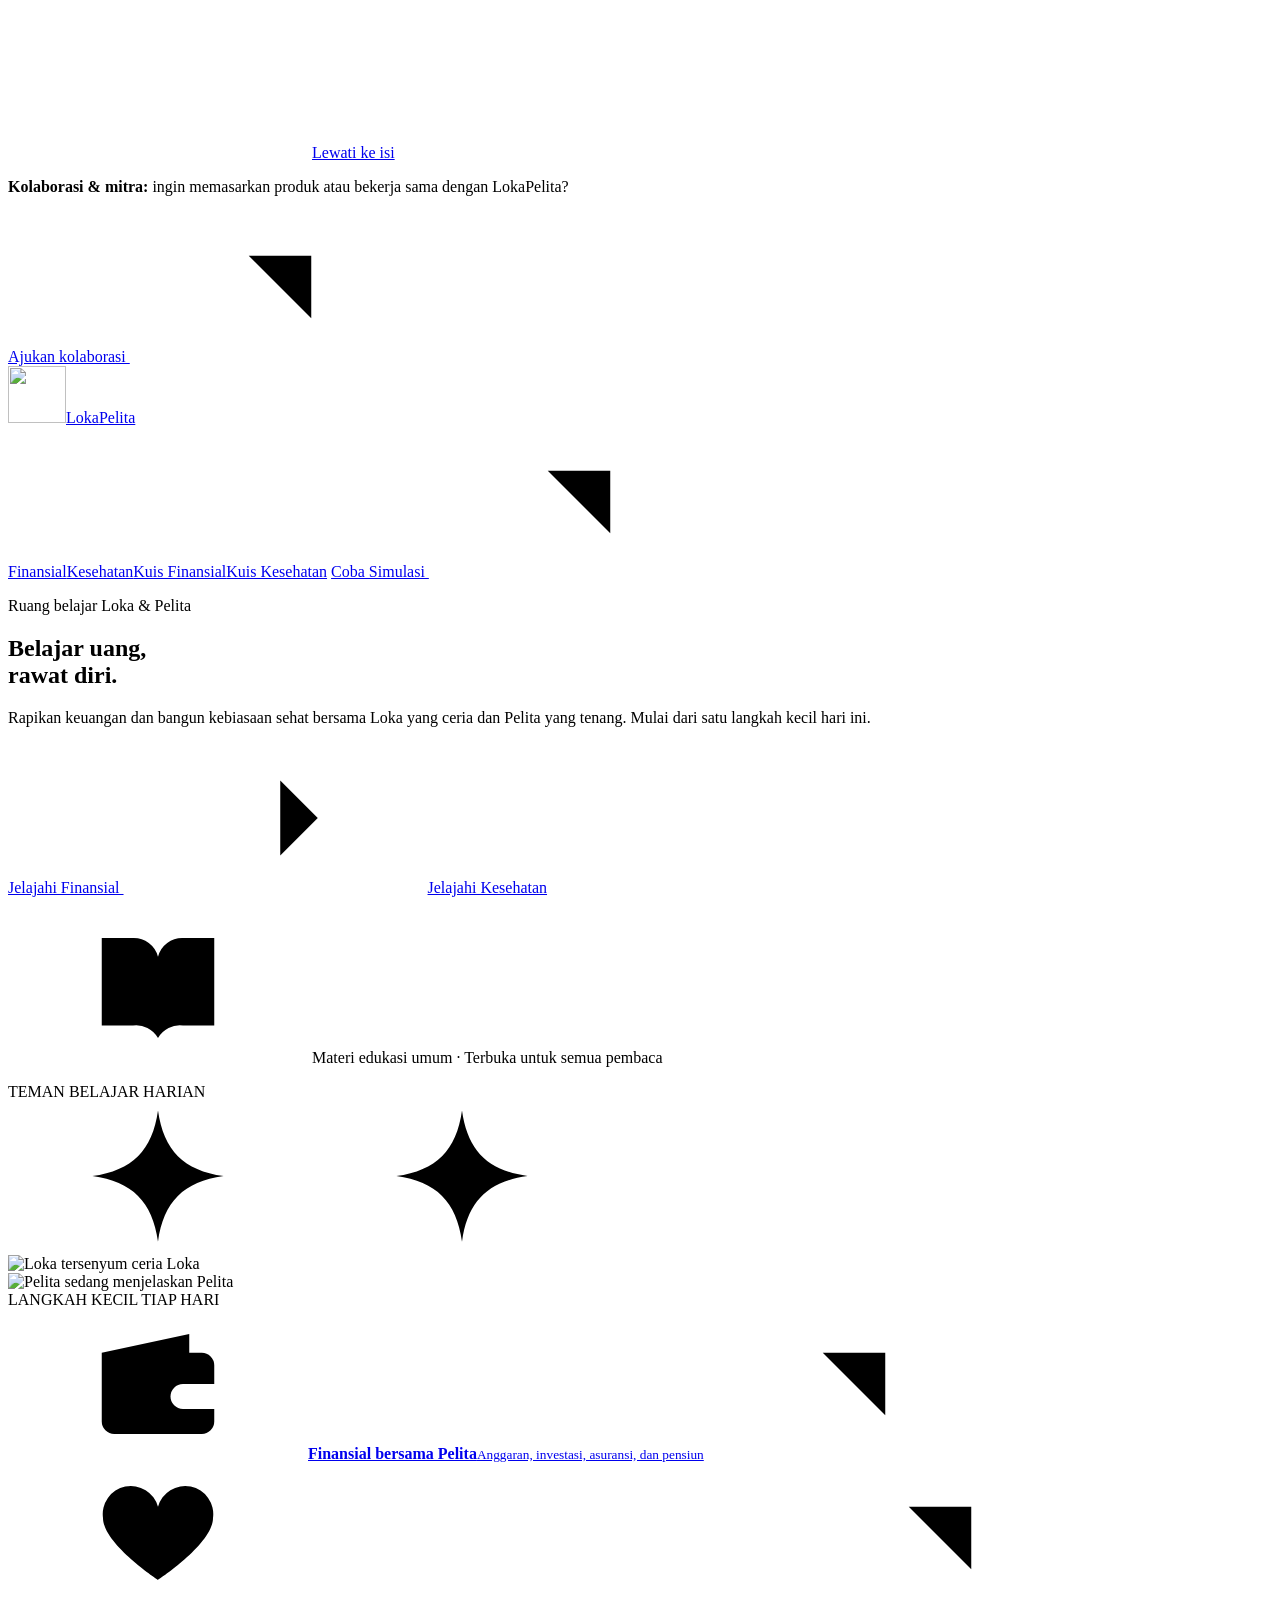
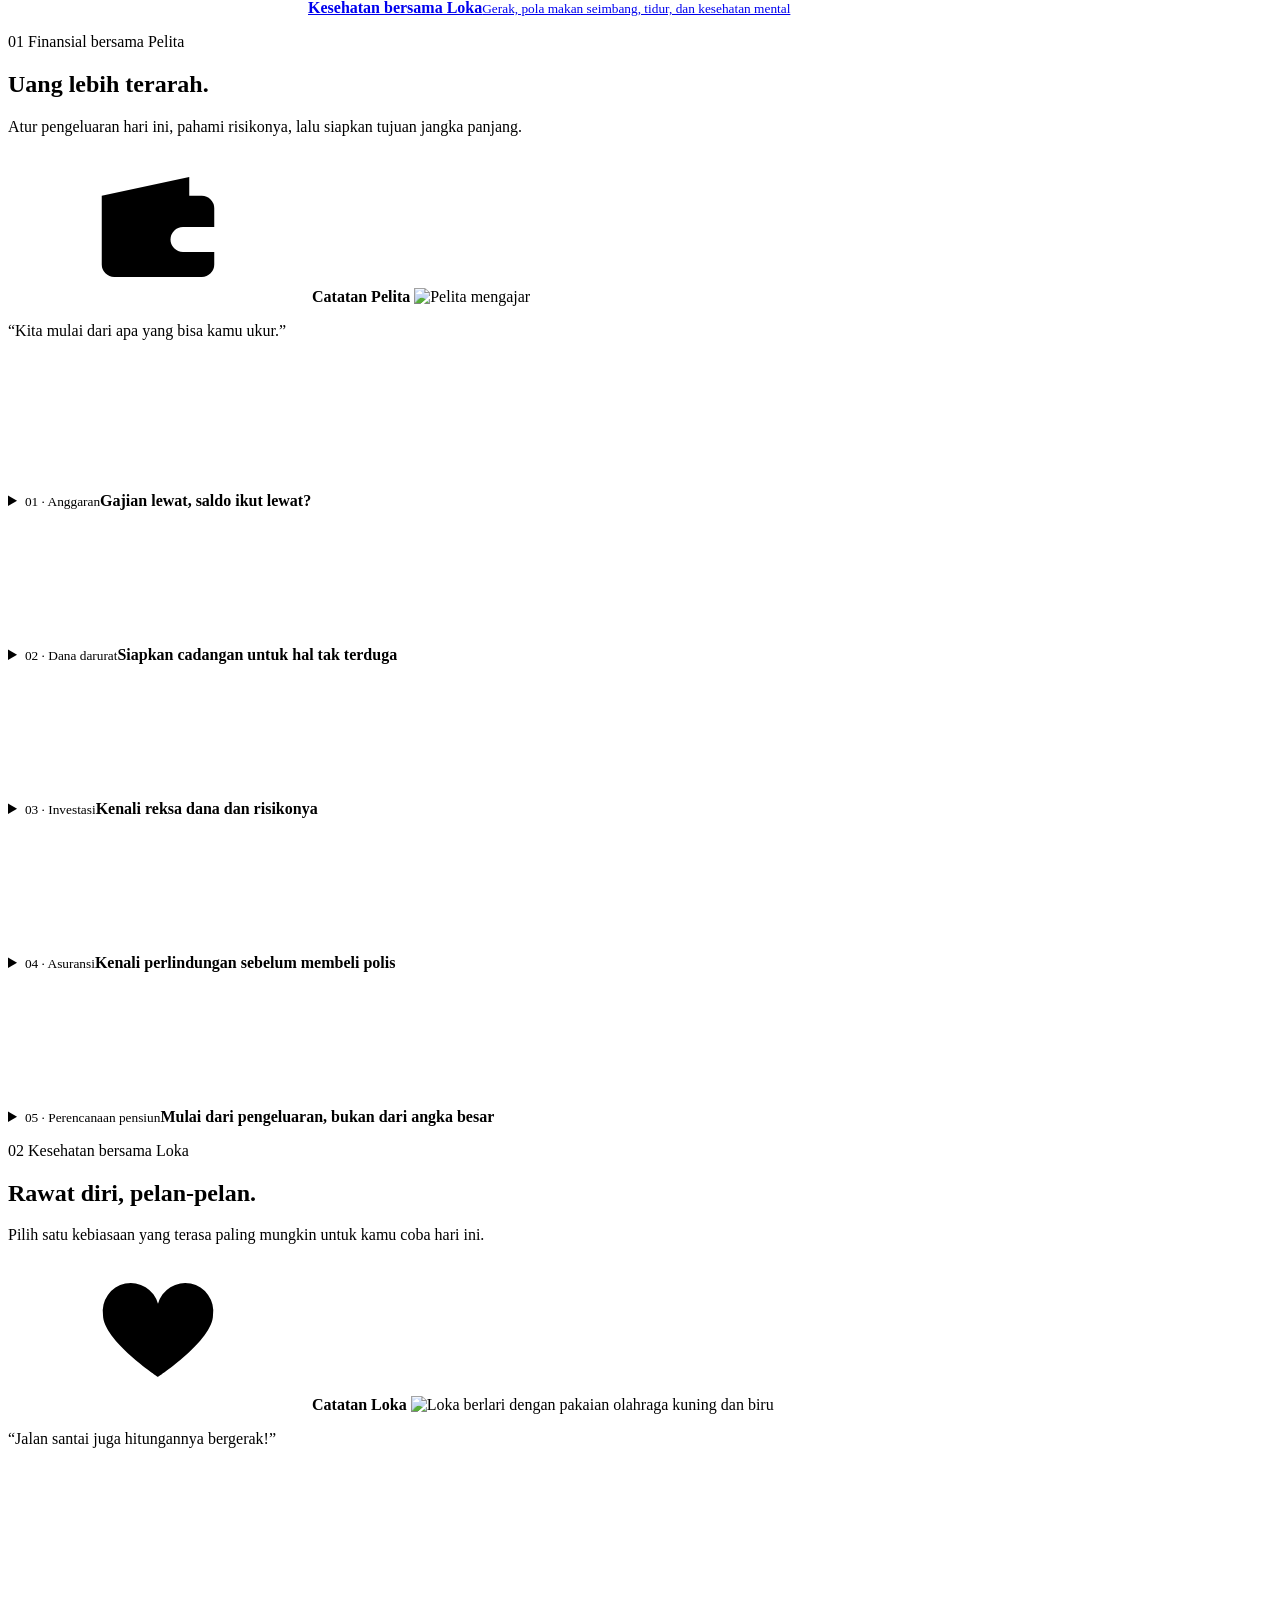
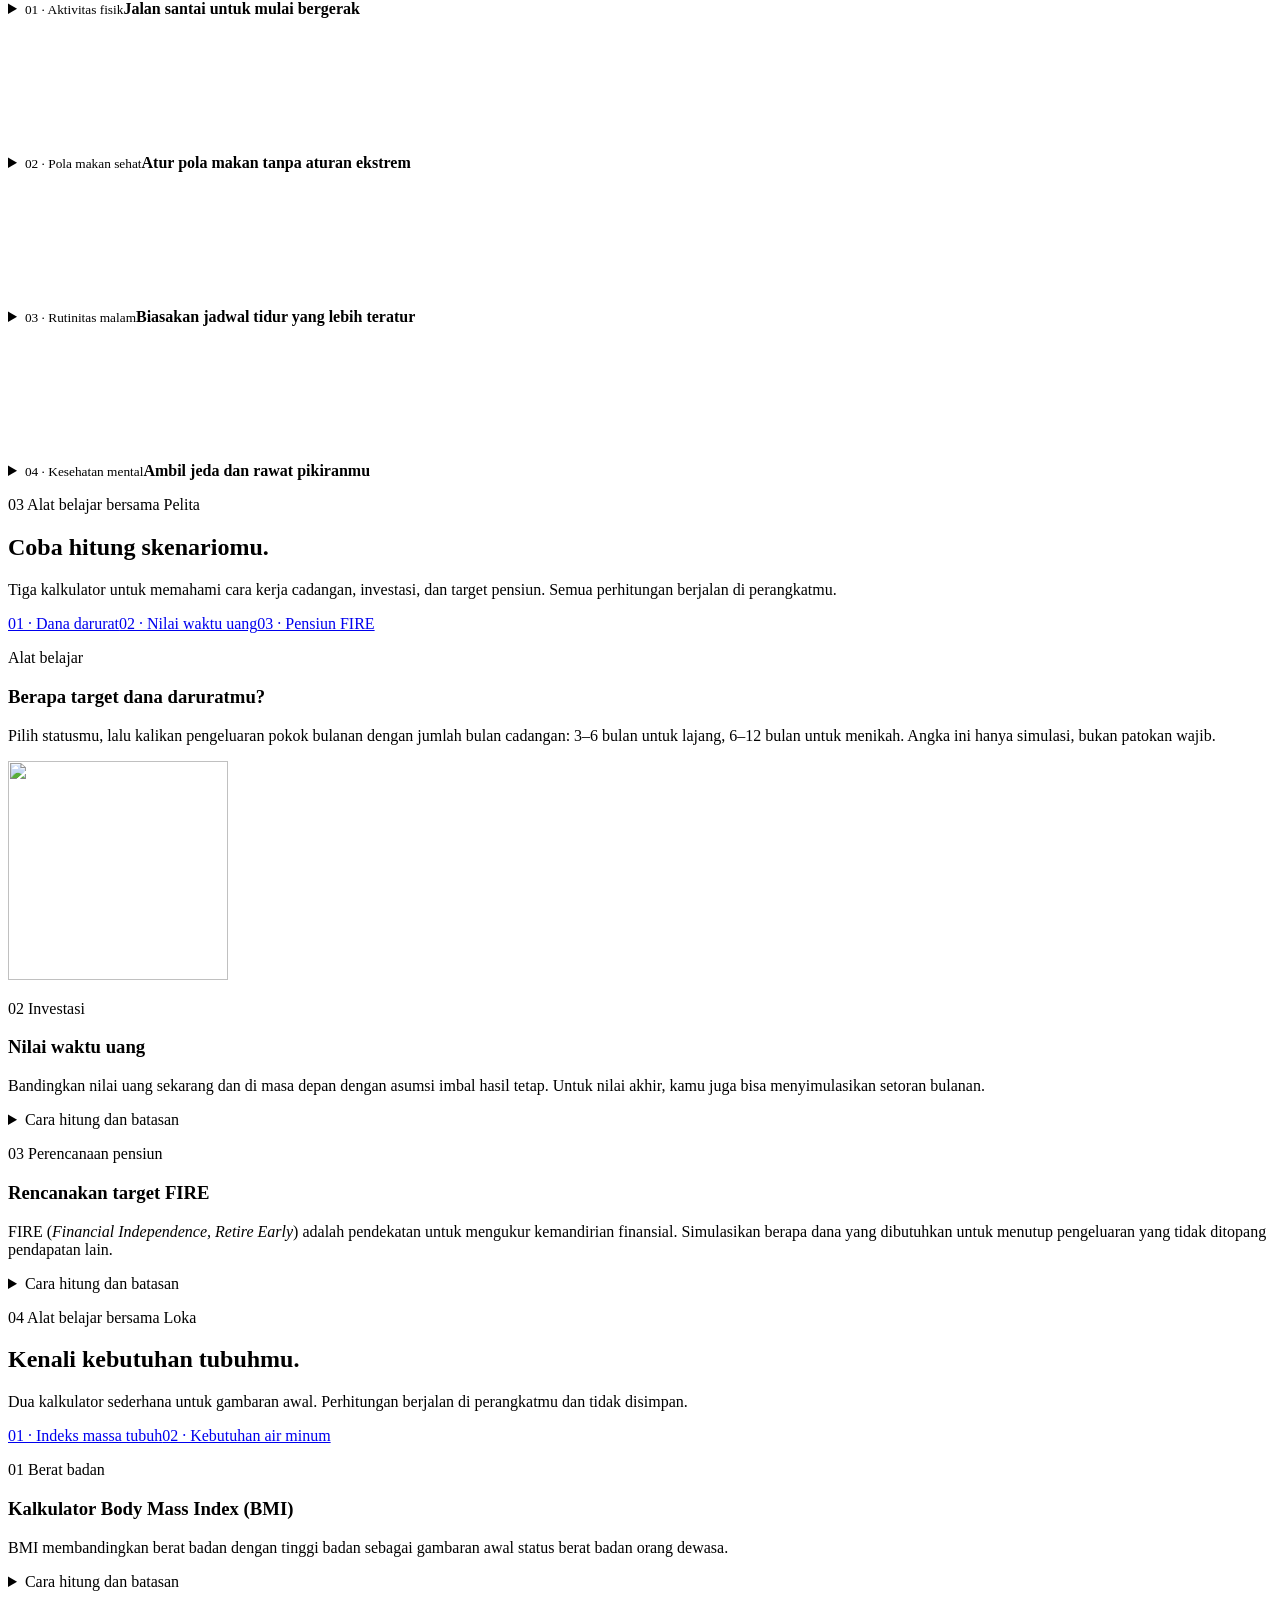
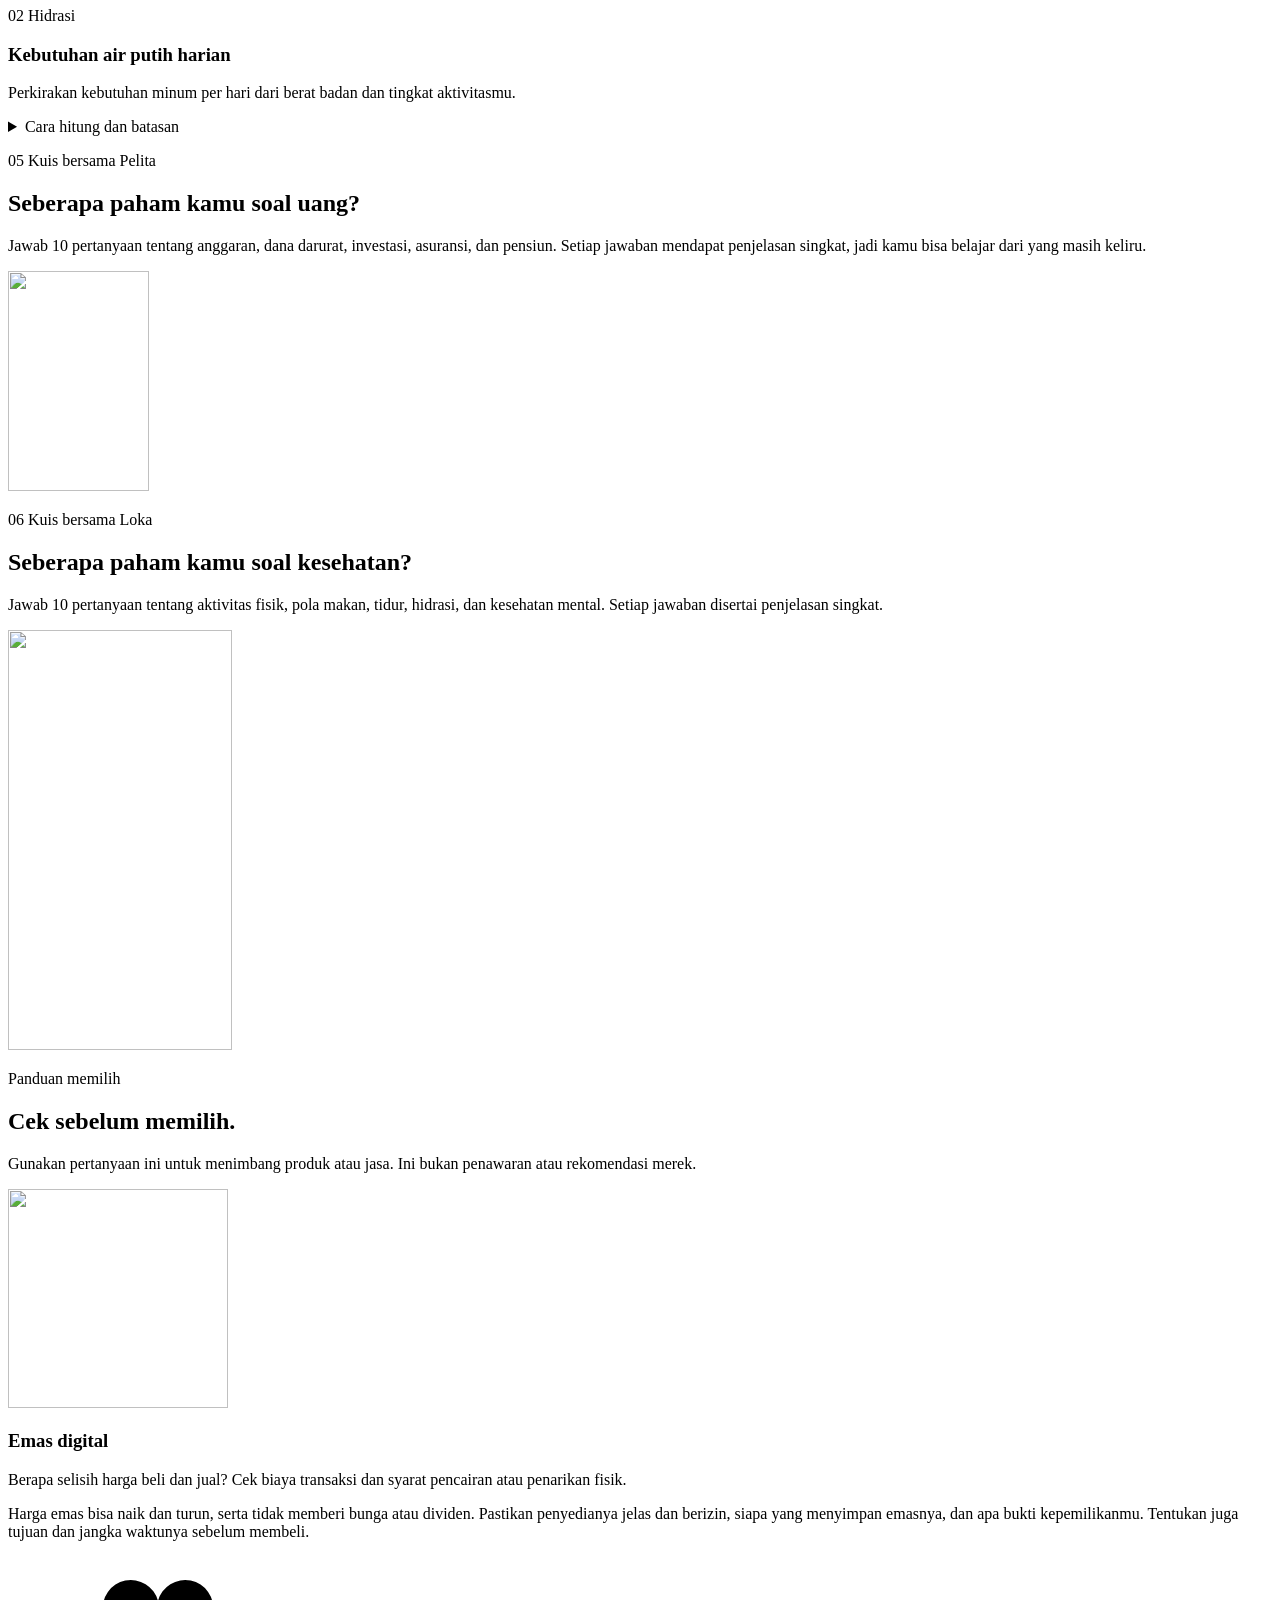
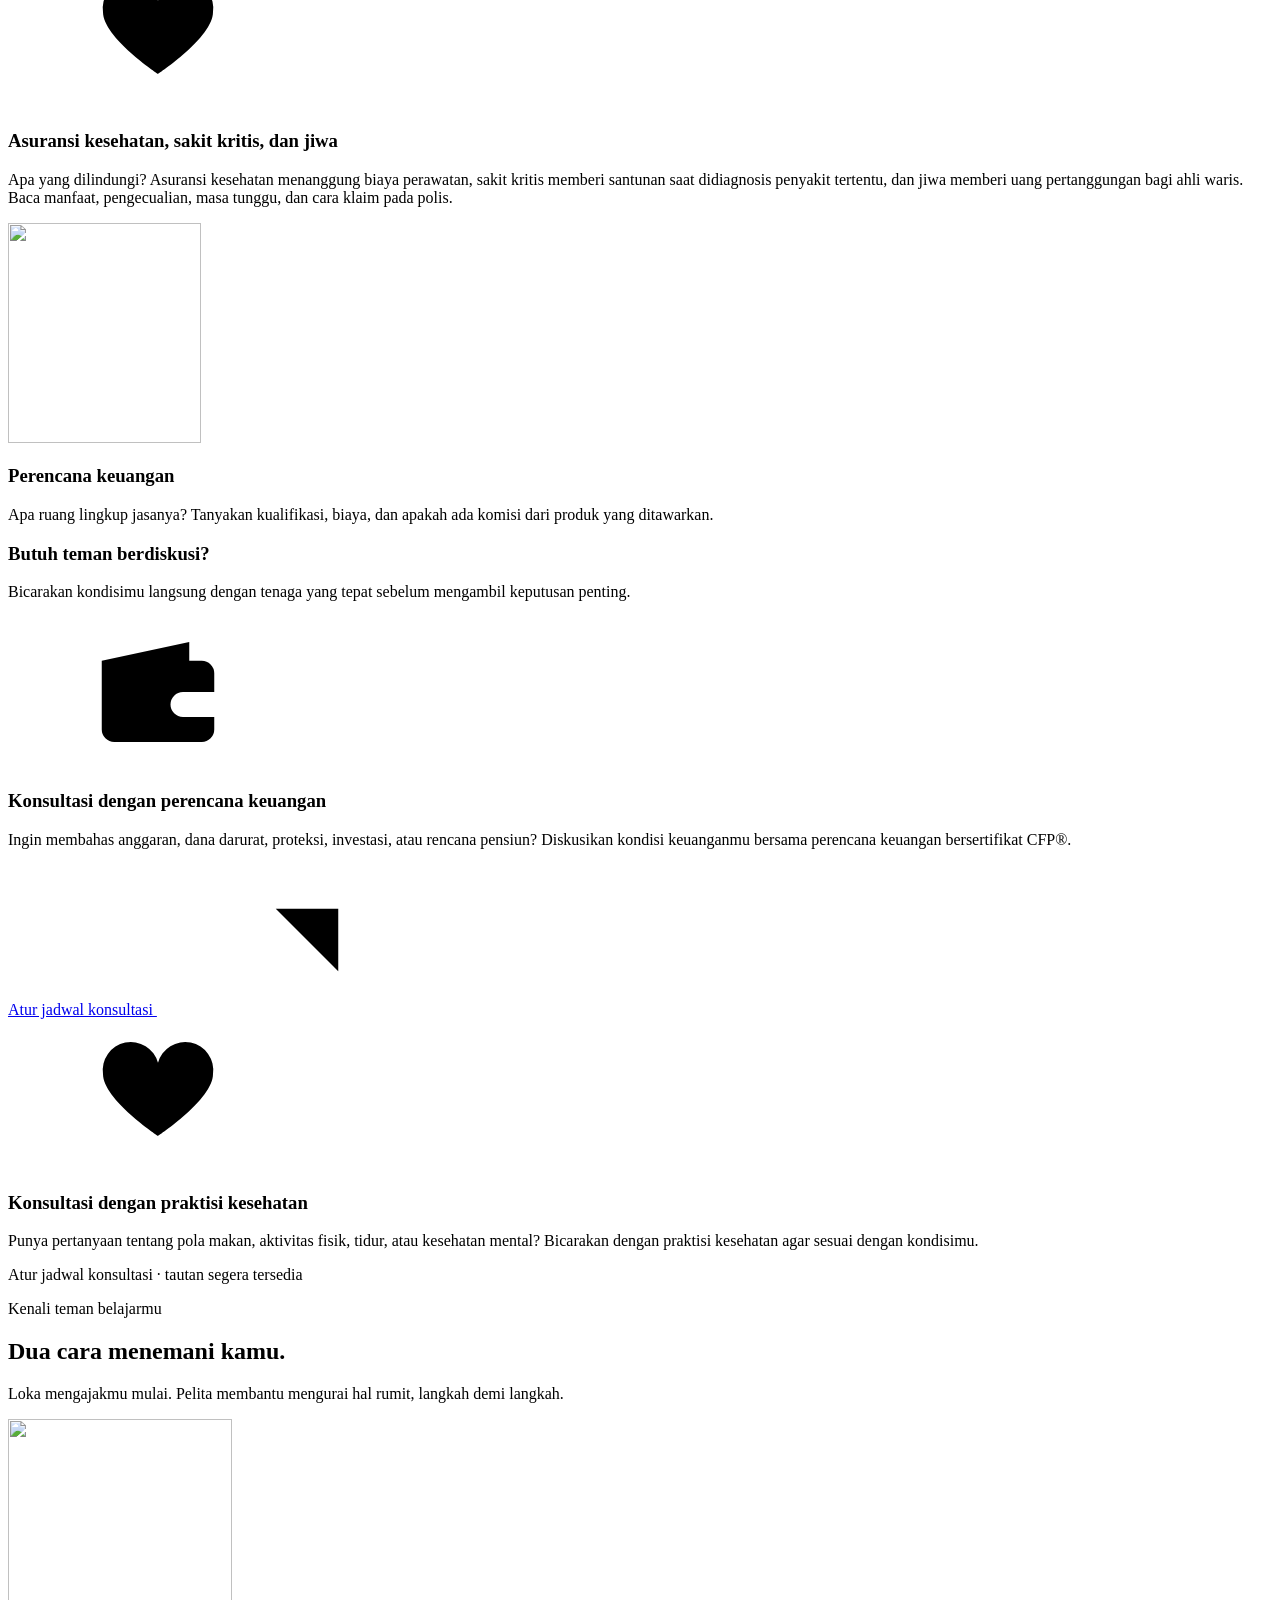
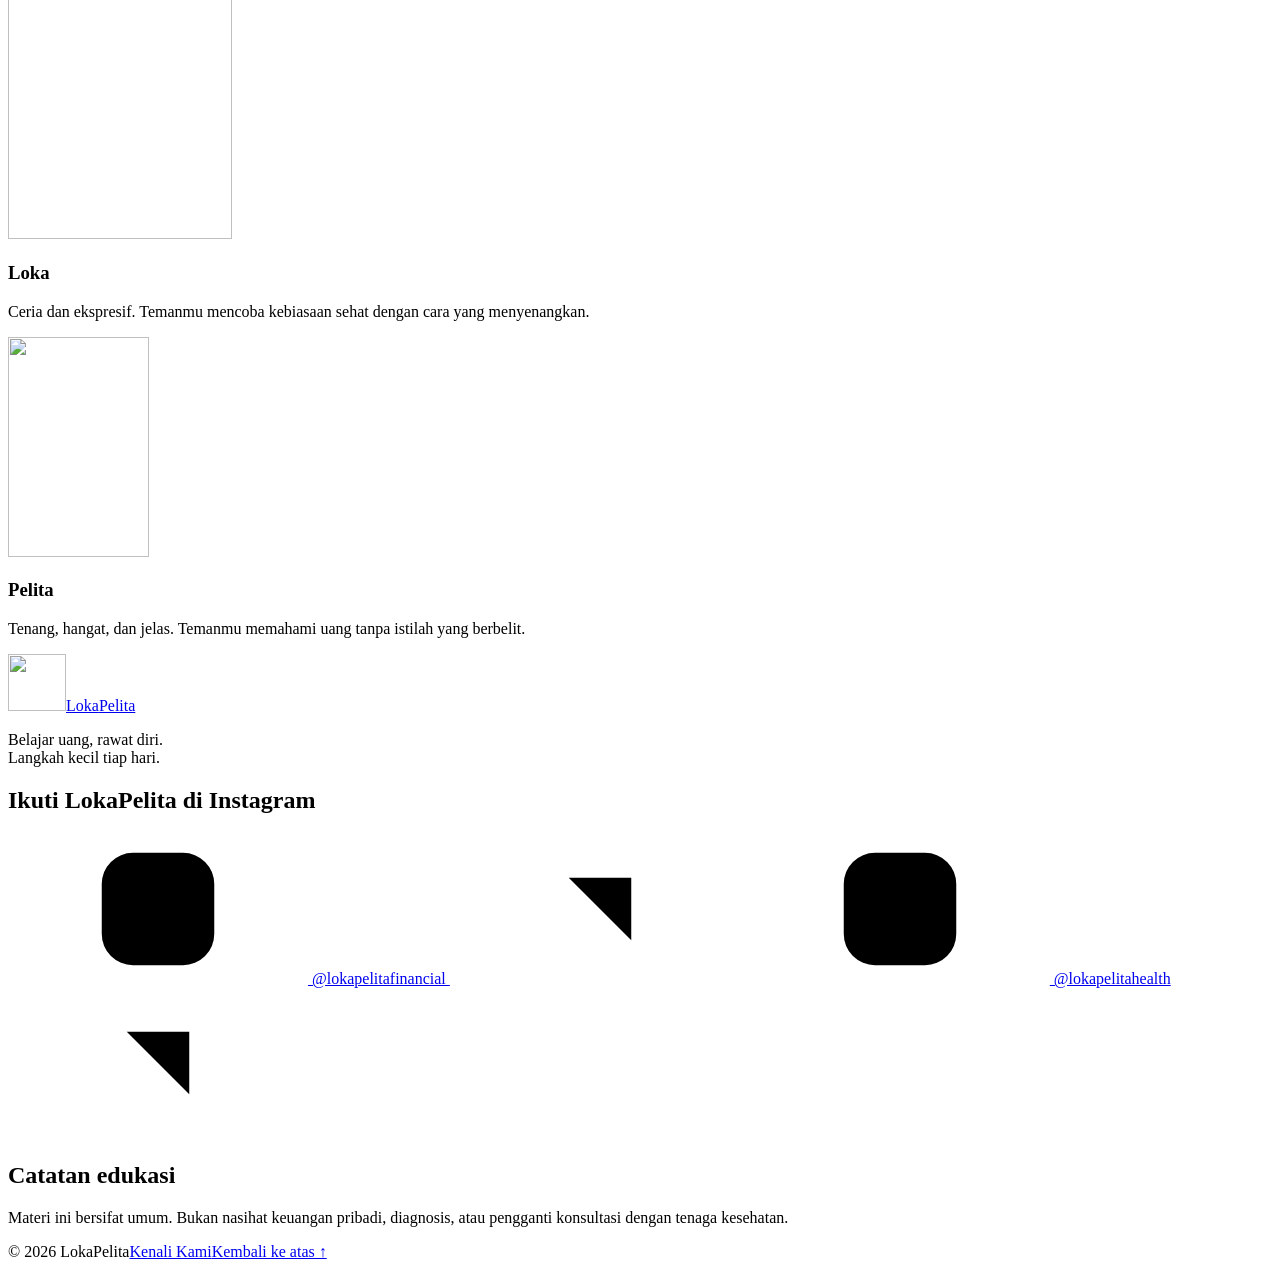
==== index.html @ c7e72bbc "Add files via upload" ====
<!doctype html>
<html lang="id">
<head>
<meta charset="utf-8">
<meta name="viewport" content="width=device-width, initial-scale=1">
<title>LokaPelita — Belajar Uang, Rawat Diri</title>
<meta name="description" content="Ruang belajar finansial dan kesehatan sehari-hari bersama Loka & Pelita. Baca panduan singkat, coba kalkulator dana darurat, investasi, dan FIRE, lalu uji pemahamanmu lewat kuis finansial dan kuis kesehatan.">
<meta name="theme-color" content="#fcfaf4">
<meta property="og:title" content="LokaPelita — Belajar Uang, Rawat Diri">
<meta property="og:description" content="Panduan finansial dan kebiasaan sehat, satu langkah kecil tiap hari.">
<link rel="icon" href="assets/favicon.png" type="image/png">
<link rel="stylesheet" href="assets/style.css">
<script src="assets/app.js" defer></script>
<script src="assets/tools.js" defer></script>
</head>
<body>
<svg class="sprite" xmlns="http://www.w3.org/2000/svg" aria-hidden="true">
  <symbol id="i-arrow" viewBox="0 0 24 24"><path d="M4 12h15m-6-6 6 6-6 6"/></symbol>
  <symbol id="i-external" viewBox="0 0 24 24"><path d="M7 17 17 7M7 7h10v10"/></symbol>
  <symbol id="i-down" viewBox="0 0 24 24"><path d="m6 9 6 6 6-6"/></symbol>
  <symbol id="i-plus" viewBox="0 0 24 24"><path d="M5 12h14m-7-7v14"/></symbol>
  <symbol id="i-menu" viewBox="0 0 24 24"><path d="M4 6h16M4 12h16M4 18h16"/></symbol>
  <symbol id="i-wallet" viewBox="0 0 24 24"><path d="M3 7h16a2 2 0 0 1 2 2v9a2 2 0 0 1-2 2H5a2 2 0 0 1-2-2V7Zm0 0 14-3v3m4 5h-5a2 2 0 0 0 0 4h5"/></symbol>
  <symbol id="i-heart" viewBox="0 0 24 24"><path d="M20.8 8.8c0 4.1-8.8 9.9-8.8 9.9s-8.8-5.8-8.8-9.9A4.5 4.5 0 0 1 12 7a4.5 4.5 0 0 1 8.8 1.8Z"/></symbol>
  <symbol id="i-book" viewBox="0 0 24 24"><path d="M12 6.5v14M3 4h5a4 4 0 0 1 4 3 4 4 0 0 1 4-3h5v14h-5a4 4 0 0 0-4 2 4 4 0 0 0-4-2H3V4Z"/></symbol>
  <symbol id="i-insta" viewBox="0 0 24 24"><rect x="3" y="3" width="18" height="18" rx="5"/><circle cx="12" cy="12" r="4"/><path d="M17.5 6.5h.01"/></symbol>
  <symbol id="i-star" viewBox="0 0 24 24"><path d="M12 1.5c.9 6.4 4.1 9.6 10.5 10.5-6.4.9-9.6 4.1-10.5 10.5C11.1 16.1 7.9 12.9 1.5 12 7.9 11.1 11.1 7.9 12 1.5Z"/></symbol>
</svg>
<a class="skip" href="#isi">Lewati ke isi</a>
<aside class="collab-bar" aria-label="Kolaborasi dan kemitraan"><div class="wrap collab-row"><p><strong>Kolaborasi &amp; mitra:</strong> ingin memasarkan produk atau bekerja sama dengan LokaPelita?</p><a href="https://www.instagram.com/lokapelitafinancial/" rel="noopener">Ajukan kolaborasi <svg class="icon" aria-hidden="true"><use href="#i-external"/></svg></a></div></aside>
<header class="top">
  <div class="wrap nav-row">
    <a class="brand" href="#beranda"><img class="brand-logo" src="assets/logo.webp" width="58" height="57" alt=""><span>Loka<span class="brand-blue">Pelita</span></span></a>
    <button class="menu-toggle" type="button" aria-expanded="false" aria-controls="nav-utama" hidden><svg class="icon"><use href="#i-menu"/></svg><span>Menu</span></button>
    <nav id="nav-utama" class="nav" aria-label="Navigasi utama">
      <a href="#finansial">Finansial</a><a href="#kesehatan">Kesehatan</a><a href="#kuis">Kuis Finansial</a><a href="#kuis-kesehatan">Kuis Kesehatan</a>
      <a class="nav-cta" href="#simulasi">Coba Simulasi <svg class="icon" aria-hidden="true"><use href="#i-external"/></svg></a>
    </nav>
  </div>
</header>
<main id="isi" tabindex="-1">
  <section class="hero wrap" id="beranda" aria-labelledby="hero-title">
    <div class="hero-copy">
      <p class="eyebrow"><span class="kicker-dot"></span> Ruang belajar Loka &amp; Pelita</p>
      <h1 id="hero-title">Belajar uang,<br><span>rawat diri.</span></h1>
      <p class="hero-lede">Rapikan keuangan dan bangun kebiasaan sehat bersama Loka yang ceria dan Pelita yang tenang. Mulai dari satu langkah kecil hari ini.</p>
      <div class="actions">
        <a class="btn primary" href="#finansial">Jelajahi Finansial <svg class="icon" aria-hidden="true"><use href="#i-arrow"/></svg></a>
        <a class="btn secondary" href="#kesehatan">Jelajahi Kesehatan</a>
      </div>
      <p class="hero-foot"><svg class="icon" aria-hidden="true"><use href="#i-book"/></svg> Materi edukasi umum · Terbuka untuk semua pembaca</p>
    </div>
    <div class="hero-art">
      <div class="hero-art-label" aria-hidden="true"><span class="light-dot"></span> TEMAN BELAJAR HARIAN</div>
      <svg class="hero-spark spark-a" aria-hidden="true"><use href="#i-star"/></svg>
      <svg class="hero-spark spark-b" aria-hidden="true"><use href="#i-star"/></svg>
      <div class="portrait portrait-loka">
        <span class="portrait-shape" aria-hidden="true"></span>
        <img src="assets/loka-happy.webp" width="410" height="429" alt="Loka tersenyum ceria" fetchpriority="high">
        <span class="name-tag">Loka</span>
      </div>
      <div class="portrait portrait-pelita">
        <span class="portrait-shape" aria-hidden="true"></span>
        <img src="assets/pelita-explaining.webp" width="355" height="450" alt="Pelita sedang menjelaskan" fetchpriority="high">
        <span class="name-tag">Pelita</span>
      </div>
      <span class="art-foot" aria-hidden="true"><i></i> LANGKAH KECIL TIAP HARI <i></i></span>
    </div>
  </section>

  <div class="wrap quick-wrap">
    <nav class="quick" aria-label="Pilih topik belajar">
      <a href="#finansial"><span class="tile-icon blue"><svg class="icon" aria-hidden="true"><use href="#i-wallet"/></svg></span><span><strong>Finansial bersama Pelita</strong><small>Anggaran, investasi, asuransi, dan pensiun</small></span><svg class="icon quick-arrow" aria-hidden="true"><use href="#i-external"/></svg></a>
      <a href="#kesehatan"><span class="tile-icon yellow"><svg class="icon" aria-hidden="true"><use href="#i-heart"/></svg></span><span><strong>Kesehatan bersama Loka</strong><small>Gerak, pola makan seimbang, tidur, dan kesehatan mental</small></span><svg class="icon quick-arrow" aria-hidden="true"><use href="#i-external"/></svg></a>
    </nav>
  </div>

  <section class="section wrap" id="finansial" aria-labelledby="fin-title">
    <p class="eyebrow blue-text"><span class="section-number">01</span> Finansial bersama Pelita</p>
    <div class="section-heading"><h2 id="fin-title">Uang lebih terarah.</h2><p>Atur pengeluaran hari ini, pahami risikonya, lalu siapkan tujuan jangka panjang.</p></div>
    <div class="path-grid">
      <div class="path-visual finance-visual">
        <b class="visual-tag"><svg class="icon" aria-hidden="true"><use href="#i-wallet"/></svg> Catatan Pelita</b>
        <img src="assets/pelita-teaching.webp" width="369" height="450" loading="lazy" decoding="async" alt="Pelita mengajar">
        <p>“Kita mulai dari apa yang bisa kamu ukur.”</p>
      </div>
      <div class="lessons">
        <details class="lesson" id="anggaran">
          <summary><span><small>01 · Anggaran</small><strong>Gajian lewat, saldo ikut lewat?</strong></span><svg class="icon" aria-hidden="true"><use href="#i-plus"/></svg></summary>
          <div class="lesson-body"><p>Catat uang yang masuk dan keluar selama satu minggu. Tandai pengeluaran wajib, seperti makan dan transportasi, lalu pisahkan pengeluaran yang bisa ditunda.</p><p><strong>Coba hari ini:</strong> pilih satu pengeluaran yang ingin kamu batasi minggu depan. Tentukan batas yang masuk akal, lalu lihat hasilnya setelah seminggu.</p><p class="ref-title">Referensi belajar</p><ul class="ref-list"><li><a href="https://sikapiuangmu.ojk.go.id/FrontEnd/CMS/Download/549" rel="noopener">Buku Agenda Pengelolaan Keuangan (OJK) <svg class="icon" aria-hidden="true"><use href="#i-external"/></svg></a></li><li><a href="https://sikapiuangmu.ojk.go.id/FrontEnd/CMS/Download/539" rel="noopener">Buku Saku Cerdas Mengelola Keuangan (OJK) <svg class="icon" aria-hidden="true"><use href="#i-external"/></svg></a></li></ul></div>
        </details>
        <details class="lesson" id="dana-darurat">
          <summary><span><small>02 · Dana darurat</small><strong>Siapkan cadangan untuk hal tak terduga</strong></span><svg class="icon" aria-hidden="true"><use href="#i-plus"/></svg></summary>
          <div class="lesson-body"><p>Dana darurat adalah uang cadangan untuk kebutuhan mendesak, misalnya saat pendapatan turun atau muncul biaya tak terduga. Hitung dulu pengeluaran pokok bulanan. Pilih target sesuai kestabilan penghasilan dan tanggunganmu.</p><p><strong>Coba hari ini:</strong> tentukan target awal dan pisahkan cadangan dari uang belanja harian di tempat yang mudah dicairkan saat dibutuhkan.</p><a class="text-link" href="#kalkulator-darurat">Hitung contoh target dana darurat <svg class="icon" aria-hidden="true"><use href="#i-arrow"/></svg></a><p class="ref-title">Referensi belajar</p><ul class="ref-list"><li><a href="https://sikapiuangmu.ojk.go.id/FrontEnd/CMS/Download/543" rel="noopener">Majalah Edukasi Konsumen OJK: “Pilih Dana Darurat, Asuransi, atau Investasi?” <svg class="icon" aria-hidden="true"><use href="#i-external"/></svg></a></li><li><a href="https://www.kompas.tv/ekonomi/628433/3-tempat-simpan-dana-darurat-yang-aman-menurut-ojk" rel="noopener">Kompas TV: 3 tempat menyimpan dana darurat menurut OJK <svg class="icon" aria-hidden="true"><use href="#i-external"/></svg></a></li></ul></div>
        </details>
        <details class="lesson" id="reksa-dana">
          <summary><span><small>03 · Investasi</small><strong>Kenali reksa dana dan risikonya</strong></span><svg class="icon" aria-hidden="true"><use href="#i-plus"/></svg></summary>
          <div class="lesson-body"><p>Reksa dana menghimpun dana dari banyak investor dan dikelola manajer investasi. Isinya bisa berbeda: ada yang berfokus pada instrumen pasar uang, obligasi, atau saham. Nilainya bisa turun dan hasilnya tidak dijamin.</p><p><strong>Sebelum memilih:</strong> baca prospektus dan ringkasan produk. Perhatikan aset yang dipegang, biaya, risiko, dan aturan pencairan. Sesuaikan dengan tujuan dan kapan uangnya dibutuhkan.</p><br><a class="text-link" href="#tvm">Coba simulasi nilai waktu uang <svg class="icon" aria-hidden="true"><use href="#i-arrow"/></svg></a><p class="ref-title">Referensi belajar</p><ul class="ref-list"><li><a href="https://sikapiuangmu.ojk.go.id/FrontEnd/CMS/Download/330" rel="noopener">Cara Cerdas Berinvestasi di Pasar Modal (OJK) <svg class="icon" aria-hidden="true"><use href="#i-external"/></svg></a></li><li><a href="https://www.antaranews.com/berita/5695820/mau-mulai-investasi-ini-perbandingan-reksa-dana-dan-emas-untuk-pemula" rel="noopener">Antara: perbandingan reksa dana dan emas untuk pemula <svg class="icon" aria-hidden="true"><use href="#i-external"/></svg></a></li></ul></div>
        </details>
        <details class="lesson" id="asuransi">
          <summary><span><small>04 · Asuransi</small><strong>Kenali perlindungan sebelum membeli polis</strong></span><svg class="icon" aria-hidden="true"><use href="#i-plus"/></svg></summary>
          <div class="lesson-body"><p>Asuransi membantu menanggung risiko tertentu sesuai isi polis. Tentukan dulu risiko yang sulit kamu bayar sendiri, lalu cek perlindungan yang sudah kamu miliki, misalnya JKN atau manfaat dari kantor.</p><p><strong>Sebelum membandingkan:</strong> cek premi, batas manfaat, pengecualian, masa tunggu, porsi biaya yang kamu tanggung sendiri (jika ada), dan cara klaim. Premi yang lebih murah tidak selalu memberi perlindungan yang sama.</p><p><strong>Coba hari ini:</strong> bandingkan dua polis dengan manfaat yang mirip. Minta penjelasan tertulis tentang satu pengecualian atau syarat klaim yang belum kamu pahami.</p><p class="ref-title">Referensi belajar</p><ul class="ref-list"><li><a href="https://sikapiuangmu.ojk.go.id/FrontEnd/CMS/Download/331" rel="noopener">Lindungi Risiko Anda dengan Asuransi (OJK) <svg class="icon" aria-hidden="true"><use href="#i-external"/></svg></a></li><li><a href="https://sikapiuangmu.ojk.go.id/FrontEnd/CMS/Download/474" rel="noopener">Seri Literasi Keuangan OJK: Asuransi Jiwa <svg class="icon" aria-hidden="true"><use href="#i-external"/></svg></a></li></ul></div>
        </details>
        <details class="lesson" id="pensiun">
          <summary><span><small>05 · Perencanaan pensiun</small><strong>Mulai dari pengeluaran, bukan dari angka besar</strong></span><svg class="icon" aria-hidden="true"><use href="#i-plus"/></svg></summary>
          <div class="lesson-body"><p>Bayangkan pengeluaran rutin saat pensiun: kebutuhan rumah tangga, kesehatan, dan pengeluaran tahunan. Kurangi dengan perkiraan penghasilan rutin yang benar-benar tersedia, misalnya manfaat pensiun bulanan. Selisih inilah yang perlu ditopang dari tabungan atau investasi.</p><p><strong>Coba hari ini:</strong> catat saldo untuk pensiun, cek manfaat dan waktu pencairan dari program yang kamu ikuti, lalu tentukan setoran yang realistis. Pisahkan dana pensiun dari dana darurat. Uji ulang ketika penghasilan, biaya hidup, atau rencana pensiun berubah.</p><a class="text-link" href="#fire">Jajaki target pensiun dengan simulasi FIRE <svg class="icon" aria-hidden="true"><use href="#i-arrow"/></svg></a><p class="ref-title">Referensi belajar</p><ul class="ref-list"><li><a href="https://sikapiuangmu.ojk.go.id/FrontEnd/CMS/Download/332" rel="noopener">Semua Orang Bisa Punya Pensiun (OJK) <svg class="icon" aria-hidden="true"><use href="#i-external"/></svg></a></li><li><a href="https://sikapiuangmu.ojk.go.id/FrontEnd/CMS/Download/334" rel="noopener">Masa Tua Lebih Nyaman dengan Bank (OJK) <svg class="icon" aria-hidden="true"><use href="#i-external"/></svg></a></li></ul></div>
        </details>
      </div>
    </div>
  </section>

  <section class="section health-section" id="kesehatan" aria-labelledby="health-title">
    <div class="wrap">
      <p class="eyebrow gold-text"><span class="section-number">02</span> Kesehatan bersama Loka</p>
      <div class="section-heading"><h2 id="health-title">Rawat diri, pelan-pelan.</h2><p>Pilih satu kebiasaan yang terasa paling mungkin untuk kamu coba hari ini.</p></div>
      <div class="path-grid">
        <div class="path-visual health-visual">
          <b class="visual-tag"><svg class="icon" aria-hidden="true"><use href="#i-heart"/></svg> Catatan Loka</b>
          <img src="assets/loka-health-running.webp" width="328" height="420" loading="lazy" decoding="async" alt="Loka berlari dengan pakaian olahraga kuning dan biru">
          <p>“Jalan santai juga hitungannya bergerak!”</p>
        </div>
        <div class="lessons">
          <details class="lesson" id="gerak">
            <summary><span><small>01 · Aktivitas fisik</small><strong>Jalan santai untuk mulai bergerak</strong></span><svg class="icon" aria-hidden="true"><use href="#i-plus"/></svg></summary>
            <div class="lesson-body"><p>Berjalan kaki, bersepeda, dan menari termasuk aktivitas fisik. Pilih yang kamu sukai dan sesuaikan durasi serta intensitasnya dengan kemampuanmu.</p><p><strong>Coba hari ini:</strong> sisipkan jalan santai singkat setelah makan siang atau jeda bergerak di sela duduk lama.</p><p class="ref-title">Referensi belajar</p><ul class="ref-list"><li><a href="https://yankes.kemkes.go.id/view_artikel/2663/sedentary-behavior-vs-aktifitas-fisik" rel="noopener">Kemenkes: Sedentary behavior vs aktivitas fisik <svg class="icon" aria-hidden="true"><use href="#i-external"/></svg></a></li><li><a href="https://yankes.kemkes.go.id/view_artikel/1399/apa-saja-manfaat-melakukan-olahraga" rel="noopener">Kemenkes: Apa saja manfaat melakukan olahraga? <svg class="icon" aria-hidden="true"><use href="#i-external"/></svg></a></li></ul></div>
        </details>
          <details class="lesson" id="nutrisi">
            <summary><span><small>02 · Pola makan sehat</small><strong>Atur pola makan tanpa aturan ekstrem</strong></span><svg class="icon" aria-hidden="true"><use href="#i-plus"/></svg></summary>
            <div class="lesson-body"><p>Panduan Isi Piringku membagi satu piring makan: setengahnya untuk sayur dan buah, setengah lainnya untuk makanan pokok dan lauk pauk.</p><p><strong>Coba hari ini:</strong> pakai bahan yang sudah ada, misalnya nasi, tempe, tumis sayur dan pepaya. Ide ini bisa disesuaikan dengan kebutuhan dan ketersediaan bahanmu.</p><ul class="lesson-list"><li>Buat daftar belanja singkat agar sayur, buah, dan lauk mudah tersedia.</li><li>Coba air putih sebagai pilihan minum sehari-hari. Saat membandingkan makanan kemasan, perhatikan ukuran sajian dan kandungan gula, garam, serta lemak pada label.</li><li>Jika punya alergi, kondisi medis, atau kebutuhan khusus, bicarakan perubahan pola makan dengan tenaga kesehatan atau ahli gizi.</li></ul><p class="ref-title">Referensi belajar</p><ul class="ref-list"><li><a href="https://yankes.kemkes.go.id/view_artikel/179/pilar-utama-dalam-prinsip-gizi-seimbang" rel="noopener">Kemenkes: Pilar utama dalam prinsip gizi seimbang <svg class="icon" aria-hidden="true"><use href="#i-external"/></svg></a></li><li><a href="https://www.ekahospital.com/better-healths/memahami-panduan-gizi-seimbang-yang-tepat" rel="noopener">Eka Hospital: Memahami panduan gizi seimbang (Isi Piringku) <svg class="icon" aria-hidden="true"><use href="#i-external"/></svg></a></li></ul></div>
        </details>
          <details class="lesson" id="tidur">
            <summary><span><small>03 · Rutinitas malam</small><strong>Biasakan jadwal tidur yang lebih teratur</strong></span><svg class="icon" aria-hidden="true"><use href="#i-plus"/></svg></summary>
            <div class="lesson-body"><p>Coba gunakan jam tidur dan bangun yang konsisten. Siapkan rutinitas malam yang tenang dan hindari konsumsi kafein dekat waktu tidur. Jika gangguan tidur menetap atau mengganggu aktivitas, konsultasikan ke tenaga kesehatan.</p><p class="ref-title">Referensi belajar</p><ul class="ref-list"><li><a href="https://yankes.kemkes.go.id/view_artikel/2661/kesulitan-tidur-cobalah-terapkan-sleep-hygiene" rel="noopener">Kemenkes: Kesulitan tidur? Terapkan sleep hygiene <svg class="icon" aria-hidden="true"><use href="#i-external"/></svg></a></li><li><a href="https://www.gooddoctor.co.id/hidup-sehat/info-sehat/praktikkan-sleep-hygiene-berikut-ini-untuk-atasi-kesulitan-tidur-yang-kamu-alami/" rel="noopener">Good Doctor: praktik sleep hygiene untuk atasi sulit tidur <svg class="icon" aria-hidden="true"><use href="#i-external"/></svg></a></li></ul></div>
        </details>
          <details class="lesson" id="kesehatan-mental">
            <summary><span><small>04 · Kesehatan mental</small><strong>Ambil jeda dan rawat pikiranmu</strong></span><svg class="icon" aria-hidden="true"><use href="#i-plus"/></svg></summary>
            <div class="lesson-body"><p>Kesehatan mental memengaruhi cara kita berpikir, merasa, dan menjalani hari. Saat sedang tertekan, coba berhenti sejenak: rasakan telapak kaki menyentuh lantai, lalu perhatikan suara dan benda di sekitarmu. Latihan ini membantu mengarahkan perhatian kembali ke saat ini.</p><p><strong>Setelah jeda:</strong> tulis apa yang sedang membebanimu dan pilih satu hal yang bisa kamu lakukan hari ini, misalnya membagi tugas menjadi langkah kecil atau menghubungi orang yang kamu percaya.</p><p>Bila rasa tertekan, cemas, atau sedih menetap atau mengganggu kegiatan sehari-hari, pertimbangkan mencari bantuan tenaga kesehatan. Latihan mandiri bukan pengganti bantuan profesional. Jika butuh bantuan layanan kesehatan jiwa segera, Kemenkes menyebutkan pusat bantuan 119 yang aktif 24 jam.</p><p class="ref-title">Referensi belajar</p><ul class="ref-list"><li><a href="https://yankes.kemkes.go.id/view_artikel/2031/menjaga-kesehatan-mental-di-lingkungan-kerja" rel="noopener">Kemenkes: Menjaga kesehatan mental dan mengelola stres <svg class="icon" aria-hidden="true"><use href="#i-external"/></svg></a></li><li><a href="https://www.alodokter.com/tidak-hanya-sehat-badan-kesehatan-mental-juga-penting-dijaga" rel="noopener">Alodokter: 7 cara menjaga kesehatan mental <svg class="icon" aria-hidden="true"><use href="#i-external"/></svg></a></li></ul></div>
        </details>
        </div>
      </div>
    </div>
  </section>

  <section class="section wrap" id="simulasi" aria-labelledby="sim-title">
    <p class="eyebrow blue-text"><span class="section-number">03</span> Alat belajar bersama Pelita</p>
    <div class="section-heading"><h2 id="sim-title">Coba hitung skenariomu.</h2><p>Tiga kalkulator untuk memahami cara kerja cadangan, investasi, dan target pensiun. Semua perhitungan berjalan di perangkatmu.</p></div>
    <nav class="tool-jump" aria-label="Pilih kalkulator"><a href="#kalkulator-darurat">01 · Dana darurat</a><a href="#tvm">02 · Nilai waktu uang</a><a href="#fire">03 · Pensiun FIRE</a></nav>
    <div class="calculator" id="kalkulator-darurat">
      <div class="calc-copy"><p class="eyebrow"><span class="kicker-dot"></span> Alat belajar</p><h3>Berapa target dana daruratmu?</h3><p>Pilih statusmu, lalu kalikan pengeluaran pokok bulanan dengan jumlah bulan cadangan: 3–6 bulan untuk lajang, 6–12 bulan untuk menikah. Angka ini hanya simulasi, bukan patokan wajib.</p><img src="assets/prop-piggy-bank.webp" width="220" height="219" loading="lazy" alt=""></div>
      <div class="calc-panel">
        <form id="calc-form" hidden>
          <label for="biaya">Pengeluaran pokok per bulan</label>
          <div class="money-input"><span aria-hidden="true">Rp</span><input id="biaya" name="biaya" type="text" inputmode="numeric" maxlength="15" placeholder="Contoh: 3.000.000" aria-describedby="petunjuk" required></div>
          <small class="field-hint" id="petunjuk">Gunakan angka bulat, boleh pakai titik ribuan.</small>
          <label for="status">Status</label>
          <select id="status" name="status"><option value="lajang" selected>Lajang (cadangan 3–6 bulan)</option><option value="menikah">Menikah (cadangan 6–12 bulan)</option></select>
          <button class="btn primary calc-button" type="submit">Hitung Target <svg class="icon" aria-hidden="true"><use href="#i-arrow"/></svg></button>
          <p id="calc-result" class="calc-result" role="status" aria-atomic="true">Hasil simulasimu akan muncul di sini.</p>
          <small class="field-hint">Angka yang kamu masukkan tidak disimpan atau dikirim.</small>
        </form>
        <noscript><p>Untuk memakai kalkulator, aktifkan JavaScript. Kamu juga bisa menghitung manual: Rp3.000.000 × 3 bulan = Rp9.000.000 sampai Rp3.000.000 × 6 bulan = Rp18.000.000 (lajang).</p></noscript>
      </div>
    </div>
    <article class="tool-card" id="tvm" aria-labelledby="tvm-title">
      <div class="tool-intro">
        <p class="eyebrow blue-text"><span class="section-number">02</span> Investasi</p>
        <h3 id="tvm-title">Nilai waktu uang</h3>
        <p>Bandingkan nilai uang sekarang dan di masa depan dengan asumsi imbal hasil tetap. Untuk nilai akhir, kamu juga bisa menyimulasikan setoran bulanan.</p>
        <details class="tool-notes"><summary>Cara hitung dan batasan</summary><p>Imbal hasil efektif tahunan <var>r</var> diubah menjadi imbal hasil bulanan: <code>(1 + r)^(1/12) − 1</code>. Untuk nilai akhir, setoran masuk setiap akhir bulan. Untuk nilai sekarang, target didiskontokan tanpa setoran tambahan: <code>target ÷ (1 + r)^tahun</code>.</p><p>Hasil dalam rupiah nominal, belum memperhitungkan inflasi, pajak, atau biaya. Imbal hasil nyata dapat berubah dan tidak dijamin.</p></details>
      </div>
      <div class="tool-main">
        <form id="tvm-form" class="tool-form" hidden novalidate>
          <div class="tool-fields">
            <div class="tool-field field-wide"><label for="tvm-mode">Apa yang ingin dihitung?</label><select id="tvm-mode" name="mode"><option value="fv">Nilai akhir investasi (FV)</option><option value="pv">Modal yang dibutuhkan sekarang (PV)</option></select></div>
            <div class="tool-field" id="tvm-start-row"><label for="tvm-start">Modal awal (Rp)</label><input type="text" id="tvm-start" name="start" inputmode="numeric" maxlength="15" value="10.000.000" required></div>
            <div class="tool-field" id="tvm-monthly-row"><label for="tvm-monthly">Setoran per bulan (Rp)</label><input type="text" id="tvm-monthly" name="monthly" inputmode="numeric" maxlength="15" value="500.000" required></div>
            <div class="tool-field field-wide" id="tvm-target-row" hidden><label for="tvm-target">Target di akhir periode (Rp)</label><input type="text" id="tvm-target" name="target" inputmode="numeric" maxlength="15" value="100.000.000" required disabled></div>
            <div class="tool-field"><label for="tvm-years">Jangka waktu (tahun)</label><input type="text" id="tvm-years" name="years" inputmode="numeric" maxlength="2" value="10" required></div>
            <div class="tool-field"><label for="tvm-return">Imbal hasil efektif per tahun (%)</label><input type="text" id="tvm-return" name="rate" inputmode="decimal" maxlength="8" value="5" required></div>
          </div>
          <p class="field-hint">Angka awal hanya contoh. Gunakan koma untuk desimal persen (misalnya 5,5). Untuk skenario rugi, masukkan angka negatif.</p>
          <button class="btn primary" type="submit">Hitung Nilai Uang <svg class="icon" aria-hidden="true"><use href="#i-arrow"/></svg></button>
          <div id="tvm-result" class="tool-result" role="status" aria-atomic="true">Hasil nilai waktu uang akan muncul di sini.</div>
        </form>
        <noscript><p>Aktifkan JavaScript untuk menghitung. Contoh tanpa setoran rutin: Rp10.000.000 dengan asumsi 5% selama 2 tahun menjadi Rp11.025.000 sebelum biaya dan pajak.</p></noscript>
      </div>
    </article>
    <article class="tool-card tool-fire" id="fire" aria-labelledby="fire-title">
      <div class="tool-intro">
        <p class="eyebrow gold-text"><span class="section-number">03</span> Perencanaan pensiun</p>
        <h3 id="fire-title">Rencanakan target FIRE</h3>
        <p>FIRE (<i>Financial Independence, Retire Early</i>) adalah pendekatan untuk mengukur kemandirian finansial. Simulasikan berapa dana yang dibutuhkan untuk menutup pengeluaran yang tidak ditopang pendapatan lain.</p>
        <details class="tool-notes"><summary>Cara hitung dan batasan</summary><p><strong>Target FIRE</strong> = kebutuhan bersih tahunan ÷ tingkat penarikan awal (%). Contoh: Rp60 juta ÷ 4% = Rp1,5 miliar. Angka 4% hanya contoh, bukan tingkat penarikan yang aman atau dijamin, terutama untuk masa pensiun panjang.</p><p>Perkiraan waktu memakai pertumbuhan riil konstan dan setoran di akhir bulan dengan daya beli tetap. Pakai estimasi pengeluaran dan pendapatan dalam rupiah hari ini. Masukkan perkiraan pajak dan biaya dalam anggaran atau sesuaikan asumsi imbal hasil. Model tidak menguji turunnya pasar di awal pensiun atau berapa lama dana bertahan.</p></details>
      </div>
      <div class="tool-main">
        <form id="fire-form" class="tool-form" hidden novalidate>
          <div class="tool-fields">
            <div class="tool-field"><label for="fire-expenses">Pengeluaran per bulan saat pensiun (Rp)</label><input type="text" id="fire-expenses" name="expenses" inputmode="numeric" maxlength="15" value="6.000.000" required></div>
            <div class="tool-field"><label for="fire-income">Pendapatan rutin lain saat pensiun (Rp/bulan)</label><input type="text" id="fire-income" name="income" inputmode="numeric" maxlength="15" value="1.000.000" required></div>
            <div class="tool-field"><label for="fire-assets">Aset yang sudah disiapkan (Rp)</label><input type="text" id="fire-assets" name="assets" inputmode="numeric" maxlength="15" value="100.000.000" required></div>
            <div class="tool-field"><label for="fire-monthly">Setoran investasi per bulan (Rp)</label><input type="text" id="fire-monthly" name="monthly" inputmode="numeric" maxlength="15" value="3.000.000" required></div>
            <div class="tool-field"><label for="fire-draw">Penarikan awal per tahun (%)</label><input type="text" id="fire-draw" name="draw" inputmode="decimal" maxlength="6" value="4" required></div>
            <div class="tool-field"><label for="fire-return">Imbal hasil riil per tahun (%)</label><input type="text" id="fire-return" name="rate" inputmode="decimal" maxlength="8" value="3" aria-describedby="fire-hint" required></div>
          </div>
          <p class="field-hint" id="fire-hint">Semua angka awal hanya contoh. Imbal hasil riil berarti pertumbuhan setelah memperhitungkan inflasi. Masukkan 0 jika tidak ada pendapatan lain, aset, atau setoran.</p>
          <button class="btn primary" type="submit">Hitung Target FIRE <svg class="icon" aria-hidden="true"><use href="#i-arrow"/></svg></button>
          <div id="fire-result" class="tool-result" role="status" aria-atomic="true">Target dan perkiraan waktu akan muncul di sini.</div>
        </form>
        <noscript><p>Aktifkan JavaScript untuk menghitung. Rumus manual: (pengeluaran bulanan − pendapatan rutin lain per bulan) × 12 ÷ tingkat penarikan dalam desimal. Jika pendapatan menutup pengeluaran, kebutuhan dari portofolio adalah Rp0 dalam skenario ini.</p></noscript>
      </div>
    </article>
  </section>

  <section class="section health-calc-section" id="kalkulator-kesehatan" aria-labelledby="hcalc-title">
    <div class="wrap">
      <p class="eyebrow gold-text"><span class="section-number">04</span> Alat belajar bersama Loka</p>
      <div class="section-heading"><h2 id="hcalc-title">Kenali kebutuhan tubuhmu.</h2><p>Dua kalkulator sederhana untuk gambaran awal. Perhitungan berjalan di perangkatmu dan tidak disimpan.</p></div>
      <nav class="tool-jump" aria-label="Pilih kalkulator kesehatan"><a href="#bmi">01 · Indeks massa tubuh</a><a href="#air">02 · Kebutuhan air minum</a></nav>
      <article class="tool-card tool-fire" id="bmi" aria-labelledby="bmi-title">
        <div class="tool-intro">
          <p class="eyebrow gold-text"><span class="section-number">01</span> Berat badan</p>
          <h3 id="bmi-title">Kalkulator Body Mass Index (BMI)</h3>
          <p>BMI membandingkan berat badan dengan tinggi badan sebagai gambaran awal status berat badan orang dewasa.</p>
          <details class="tool-notes"><summary>Cara hitung dan batasan</summary><p><code>BMI = berat (kg) ÷ tinggi (m)²</code>. Kategori memakai batas yang umum dipakai di Indonesia: di bawah 18,5 kurang, 18,5–24,9 normal, 25–26,9 berat badan lebih, dan 27 ke atas obesitas.</p><p>BMI tidak membedakan lemak dan otot, serta tidak berlaku untuk anak, ibu hamil, dan atlet. Untuk penilaian kesehatan, bicarakan dengan tenaga kesehatan.</p></details>
        </div>
        <div class="tool-main">
          <form id="bmi-form" class="tool-form" hidden novalidate>
            <div class="tool-fields">
              <div class="tool-field"><label for="bmi-height">Tinggi badan (cm)</label><input type="text" id="bmi-height" name="height" inputmode="decimal" maxlength="6" placeholder="Contoh: 165" required></div>
              <div class="tool-field"><label for="bmi-weight">Berat badan (kg)</label><input type="text" id="bmi-weight" name="weight" inputmode="decimal" maxlength="6" placeholder="Contoh: 60" required></div>
            </div>
            <p class="field-hint">Gunakan koma untuk desimal (misalnya 60,5). Untuk usia 18 tahun ke atas.</p>
            <button class="btn primary" type="submit">Hitung BMI <svg class="icon" aria-hidden="true"><use href="#i-arrow"/></svg></button>
            <div id="bmi-result" class="tool-result" role="status" aria-atomic="true">Hasil BMI akan muncul di sini.</div>
          </form>
          <noscript><p>Aktifkan JavaScript untuk menghitung. Contoh: 60 kg ÷ (1,65 × 1,65) = BMI 22,0.</p></noscript>
        </div>
      </article>
      <article class="tool-card tool-fire" id="air" aria-labelledby="air-title">
        <div class="tool-intro">
          <p class="eyebrow gold-text"><span class="section-number">02</span> Hidrasi</p>
          <h3 id="air-title">Kebutuhan air putih harian</h3>
          <p>Perkirakan kebutuhan minum per hari dari berat badan dan tingkat aktivitasmu.</p>
          <details class="tool-notes"><summary>Cara hitung dan batasan</summary><p>Perkiraan sederhana: berat badan × 30 ml (aktivitas ringan), 35 ml (sedang), atau 40 ml (aktif). Kebutuhan nyata dipengaruhi cuaca, keringat, makanan, dan kondisi tubuh.</p><p>Jika punya penyakit ginjal atau jantung, sedang hamil atau menyusui, ikuti anjuran tenaga kesehatan.</p></details>
        </div>
        <div class="tool-main">
          <form id="water-form" class="tool-form" hidden novalidate>
            <div class="tool-fields">
              <div class="tool-field"><label for="water-weight">Berat badan (kg)</label><input type="text" id="water-weight" name="weight" inputmode="decimal" maxlength="6" placeholder="Contoh: 60" required></div>
              <div class="tool-field"><label for="water-level">Aktivitas harian</label><select id="water-level" name="level"><option value="30">Ringan (banyak duduk)</option><option value="35" selected>Sedang (olahraga 1–3 kali per minggu)</option><option value="40">Aktif (olahraga 4+ kali per minggu atau kerja fisik)</option></select></div>
            </div>
            <p class="field-hint">Hasilnya perkiraan kasar, bukan anjuran medis.</p>
            <button class="btn primary" type="submit">Hitung Kebutuhan Air <svg class="icon" aria-hidden="true"><use href="#i-arrow"/></svg></button>
            <div id="water-result" class="tool-result" role="status" aria-atomic="true">Hasil perkiraan akan muncul di sini.</div>
          </form>
          <noscript><p>Aktifkan JavaScript untuk menghitung. Contoh: 60 kg × 35 ml = 2.100 ml per hari.</p></noscript>
        </div>
      </article>
    </div>
  </section>

  <section class="section quiz-section" id="kuis" aria-labelledby="quiz-title">
    <div class="wrap quiz-layout">
      <div class="quiz-intro">
        <p class="eyebrow blue-text"><span class="section-number">05</span> Kuis bersama Pelita</p>
        <h2 id="quiz-title">Seberapa paham kamu soal uang?</h2>
        <p>Jawab 10 pertanyaan tentang anggaran, dana darurat, investasi, asuransi, dan pensiun. Setiap jawaban mendapat penjelasan singkat, jadi kamu bisa belajar dari yang masih keliru.</p>
        <img src="assets/pelita-reading.webp" width="141" height="220" loading="lazy" alt="">
      </div>
      <div class="quiz-card">
        <div id="quiz-app" hidden>
          <div class="quiz-top"><span id="quiz-count">Pertanyaan 1 dari 10</span><progress id="quiz-progress" value="0" max="10" aria-label="Jumlah pertanyaan yang sudah dijawab"></progress></div>
          <form id="quiz-form" novalidate>
            <fieldset class="quiz-fieldset" id="quiz-fieldset"><legend class="quiz-question" id="quiz-question" tabindex="-1"></legend><div id="quiz-choices" class="quiz-choices"></div></fieldset>
            <p id="quiz-feedback" class="quiz-feedback" role="status" aria-atomic="true"></p>
            <div class="quiz-actions"><button class="btn primary" type="submit" id="quiz-check">Periksa Jawaban</button><button class="btn primary" type="button" id="quiz-next" hidden>Soal Berikutnya <svg class="icon" aria-hidden="true"><use href="#i-arrow"/></svg></button></div>
          </form>
          <div class="quiz-end" id="quiz-end" hidden>
            <h3 id="quiz-score" tabindex="-1"></h3><p>Kamu bisa mengulang atau melihat ringkasan jawaban di bawah ini.</p>
            <details class="tool-notes"><summary>Lihat ringkasan jawaban</summary><ol class="quiz-review" id="quiz-review"></ol></details>
            <button class="btn primary" id="quiz-restart" type="button">Ulangi Kuis</button>
          </div>
        </div>
        <noscript><p>Aktifkan JavaScript untuk mengerjakan kuis.</p></noscript>
      </div>
    </div>
  </section>
  <section class="section quiz-section quiz-health" id="kuis-kesehatan" aria-labelledby="hquiz-title">
    <div class="wrap quiz-layout">
      <div class="quiz-intro">
        <p class="eyebrow gold-text"><span class="section-number">06</span> Kuis bersama Loka</p>
        <h2 id="hquiz-title">Seberapa paham kamu soal kesehatan?</h2>
        <p>Jawab 10 pertanyaan tentang aktivitas fisik, pola makan, tidur, hidrasi, dan kesehatan mental. Setiap jawaban disertai penjelasan singkat.</p>
        <img src="assets/loka-health.webp" width="224" height="420" loading="lazy" alt="">
      </div>
      <div class="quiz-card">
        <div id="hquiz-app" hidden>
          <div class="quiz-top"><span id="hquiz-count">Pertanyaan 1 dari 10</span><progress id="hquiz-progress" value="0" max="10" aria-label="Jumlah pertanyaan yang sudah dijawab"></progress></div>
          <form id="hquiz-form" novalidate>
            <fieldset class="quiz-fieldset" id="hquiz-fieldset"><legend class="quiz-question" id="hquiz-question" tabindex="-1"></legend><div id="hquiz-choices" class="quiz-choices"></div></fieldset>
            <p id="hquiz-feedback" class="quiz-feedback" role="status" aria-atomic="true"></p>
            <div class="quiz-actions"><button class="btn primary" type="submit" id="hquiz-check">Periksa Jawaban</button><button class="btn primary" type="button" id="hquiz-next" hidden>Soal Berikutnya <svg class="icon" aria-hidden="true"><use href="#i-arrow"/></svg></button></div>
          </form>
          <div class="quiz-end" id="hquiz-end" hidden>
            <h3 id="hquiz-score" tabindex="-1"></h3><p>Kamu bisa mengulang atau melihat ringkasan jawaban di bawah ini.</p>
            <details class="tool-notes"><summary>Lihat ringkasan jawaban</summary><ol class="quiz-review" id="hquiz-review"></ol></details>
            <button class="btn primary" id="hquiz-restart" type="button">Ulangi Kuis</button>
          </div>
        </div>
        <noscript><p>Aktifkan JavaScript untuk mengerjakan kuis.</p></noscript>
      </div>
    </div>
  </section>

  <section class="section checklist-section" id="mitra" aria-labelledby="cek-title">
    <div class="wrap">
      <p class="eyebrow blue-text"><span class="kicker-dot"></span> Panduan memilih</p>
      <div class="section-heading"><h2 id="cek-title">Cek sebelum memilih.</h2><p>Gunakan pertanyaan ini untuk menimbang produk atau jasa. Ini bukan penawaran atau rekomendasi merek.</p></div>
      <div class="check-grid">
        <article class="check-card blue-card"><img src="assets/prop-piggy-bank.webp" width="220" height="219" loading="lazy" alt=""><h3>Emas digital</h3><p>Berapa selisih harga beli dan jual? Cek biaya transaksi dan syarat pencairan atau penarikan fisik.</p><p>Harga emas bisa naik dan turun, serta tidak memberi bunga atau dividen. Pastikan penyedianya jelas dan berizin, siapa yang menyimpan emasnya, dan apa bukti kepemilikanmu. Tentukan juga tujuan dan jangka waktunya sebelum membeli.</p></article>
        <article class="check-card yellow-card"><span class="tile-icon yellow"><svg class="icon" aria-hidden="true"><use href="#i-heart"/></svg></span><h3>Asuransi kesehatan, sakit kritis, dan jiwa</h3><p>Apa yang dilindungi? Asuransi kesehatan menanggung biaya perawatan, sakit kritis memberi santunan saat didiagnosis penyakit tertentu, dan jiwa memberi uang pertanggungan bagi ahli waris. Baca manfaat, pengecualian, masa tunggu, dan cara klaim pada polis.</p></article>
        <article class="check-card"><img src="assets/prop-calculator.webp" width="193" height="220" loading="lazy" alt=""><h3>Perencana keuangan</h3><p>Apa ruang lingkup jasanya? Tanyakan kualifikasi, biaya, dan apakah ada komisi dari produk yang ditawarkan.</p></article>
      </div>
      <div class="consult-head"><h3>Butuh teman berdiskusi?</h3><p>Bicarakan kondisimu langsung dengan tenaga yang tepat sebelum mengambil keputusan penting.</p></div>
      <div class="check-grid two">
        <article class="check-card blue-card"><span class="tile-icon blue"><svg class="icon" aria-hidden="true"><use href="#i-wallet"/></svg></span><h3>Konsultasi dengan perencana keuangan</h3><p>Ingin membahas anggaran, dana darurat, proteksi, investasi, atau rencana pensiun? Diskusikan kondisi keuanganmu bersama perencana keuangan bersertifikat CFP®.</p><a class="text-link" href="https://rencanabijak.com/cfp/bangunsetiaputra-cfp">Atur jadwal konsultasi <svg class="icon" aria-hidden="true"><use href="#i-external"/></svg></a></article>
        <article class="check-card yellow-card"><span class="tile-icon yellow"><svg class="icon" aria-hidden="true"><use href="#i-heart"/></svg></span><h3>Konsultasi dengan praktisi kesehatan</h3><p>Punya pertanyaan tentang pola makan, aktivitas fisik, tidur, atau kesehatan mental? Bicarakan dengan praktisi kesehatan agar sesuai dengan kondisimu.</p><!-- ISI TAUTAN: ganti <span class="text-link is-pending"> di bawah dengan <a class="text-link" href="TAUTAN-ANDA"> ... </a> -->
          <span class="text-link is-pending" aria-disabled="true">Atur jadwal konsultasi · tautan segera tersedia</span></article>
      </div>
    </div>
  </section>

  <section class="section wrap" id="tentang" aria-labelledby="about-title">
    <p class="eyebrow blue-text"><span class="kicker-dot"></span> Kenali teman belajarmu</p>
    <div class="section-heading"><h2 id="about-title">Dua cara menemani kamu.</h2><p>Loka mengajakmu mulai. Pelita membantu mengurai hal rumit, langkah demi langkah.</p></div>
    <div class="about-grid">
      <article class="about-card yellow-card"><img src="assets/loka-health.webp" width="224" height="420" loading="lazy" alt=""><div><h3>Loka</h3><p>Ceria dan ekspresif. Temanmu mencoba kebiasaan sehat dengan cara yang menyenangkan.</p></div></article>
      <article class="about-card blue-card"><img src="assets/pelita-reading.webp" width="141" height="220" loading="lazy" alt=""><div><h3>Pelita</h3><p>Tenang, hangat, dan jelas. Temanmu memahami uang tanpa istilah yang berbelit.</p></div></article>
    </div>
  </section>
</main>
<footer class="footer" id="kontak">
  <div class="wrap footer-grid">
    <div><a class="brand" href="#beranda"><img class="brand-logo" src="assets/logo.webp" width="58" height="57" alt=""><span>Loka<span class="brand-blue">Pelita</span></span></a><p>Belajar uang, rawat diri.<br>Langkah kecil tiap hari.</p></div>
    <div><h2>Ikuti LokaPelita di Instagram</h2><a href="https://www.instagram.com/lokapelitafinancial/"><svg class="icon" aria-hidden="true"><use href="#i-insta"/></svg> @lokapelitafinancial <svg class="icon" aria-hidden="true"><use href="#i-external"/></svg></a><a href="https://www.instagram.com/lokapelitahealth/"><svg class="icon" aria-hidden="true"><use href="#i-insta"/></svg> @lokapelitahealth <svg class="icon" aria-hidden="true"><use href="#i-external"/></svg></a></div>
    <div><h2>Catatan edukasi</h2><p>Materi ini bersifat umum. Bukan nasihat keuangan pribadi, diagnosis, atau pengganti konsultasi dengan tenaga kesehatan.</p></div>
  </div>
  <div class="wrap footer-bottom"><span>© 2026 LokaPelita</span><a href="#tentang">Kenali Kami</a><a href="#beranda">Kembali ke atas ↑</a></div>
</footer>
</body>
</html>
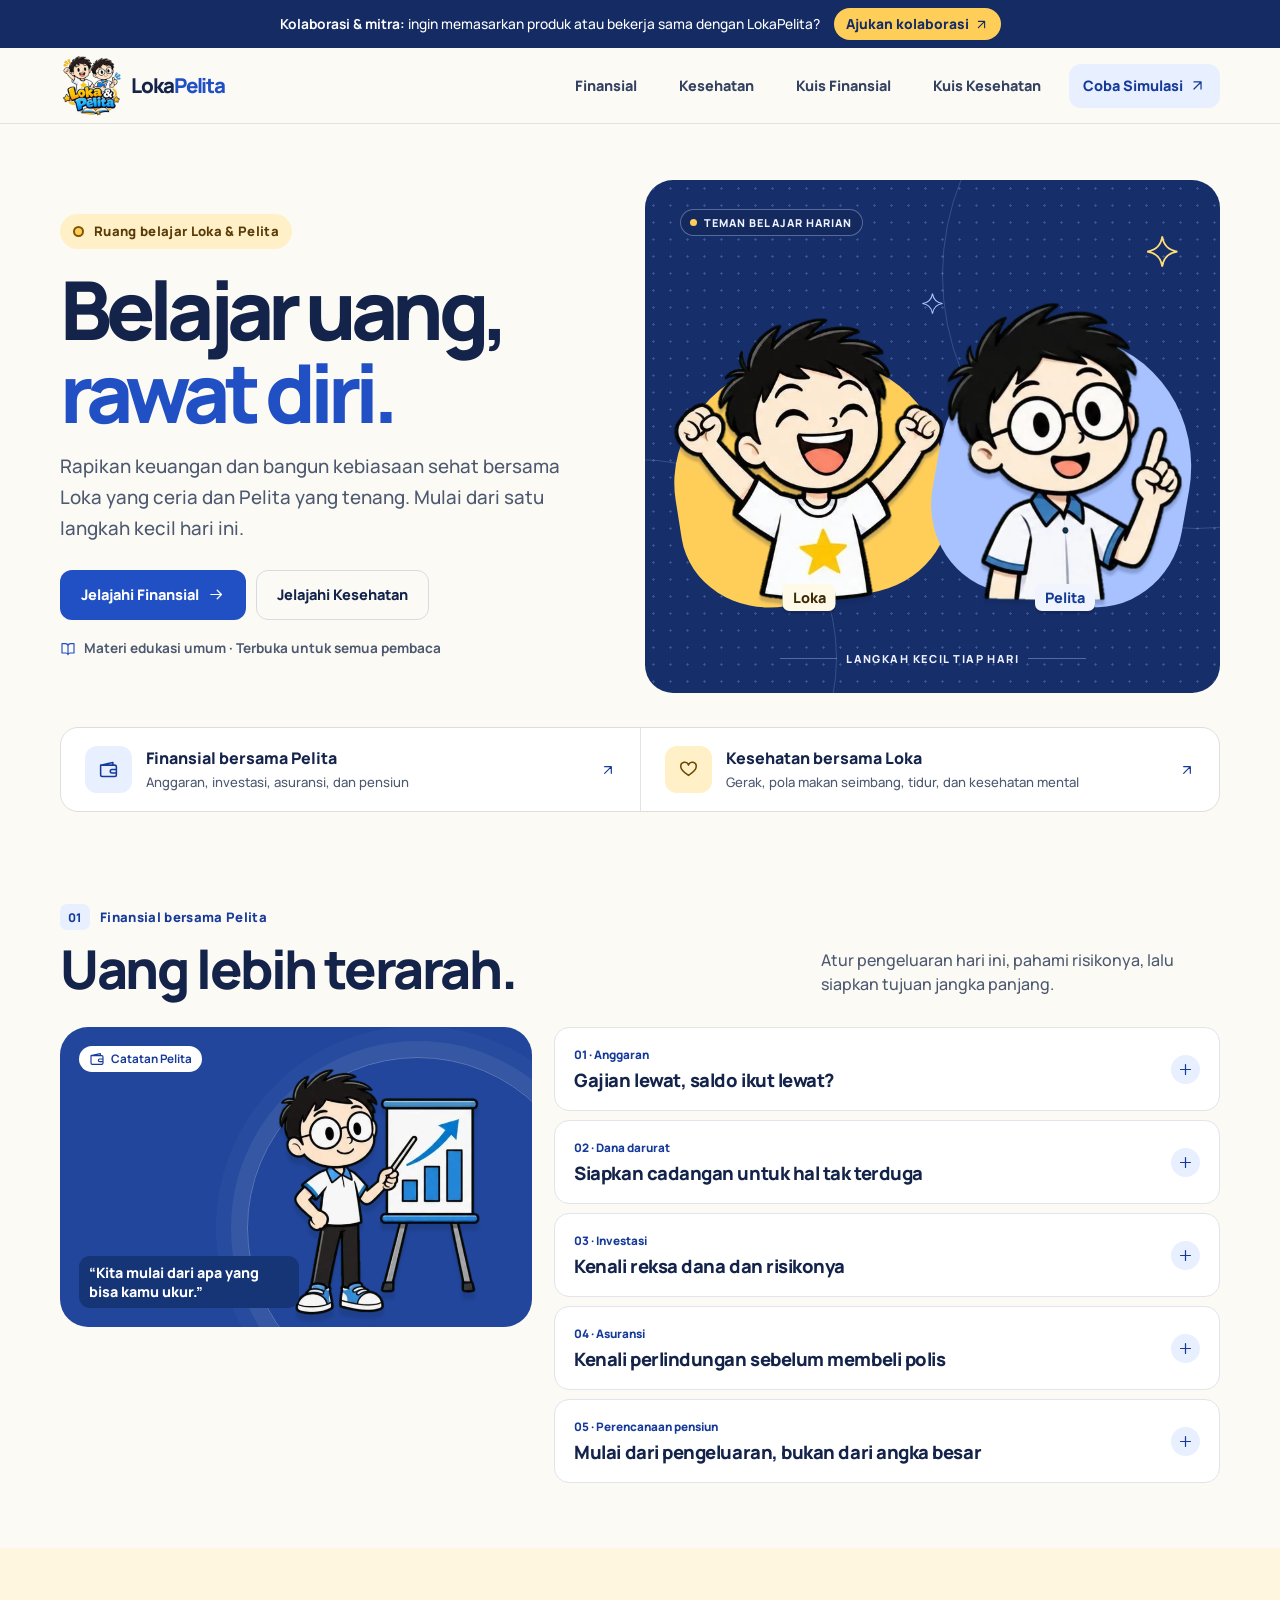
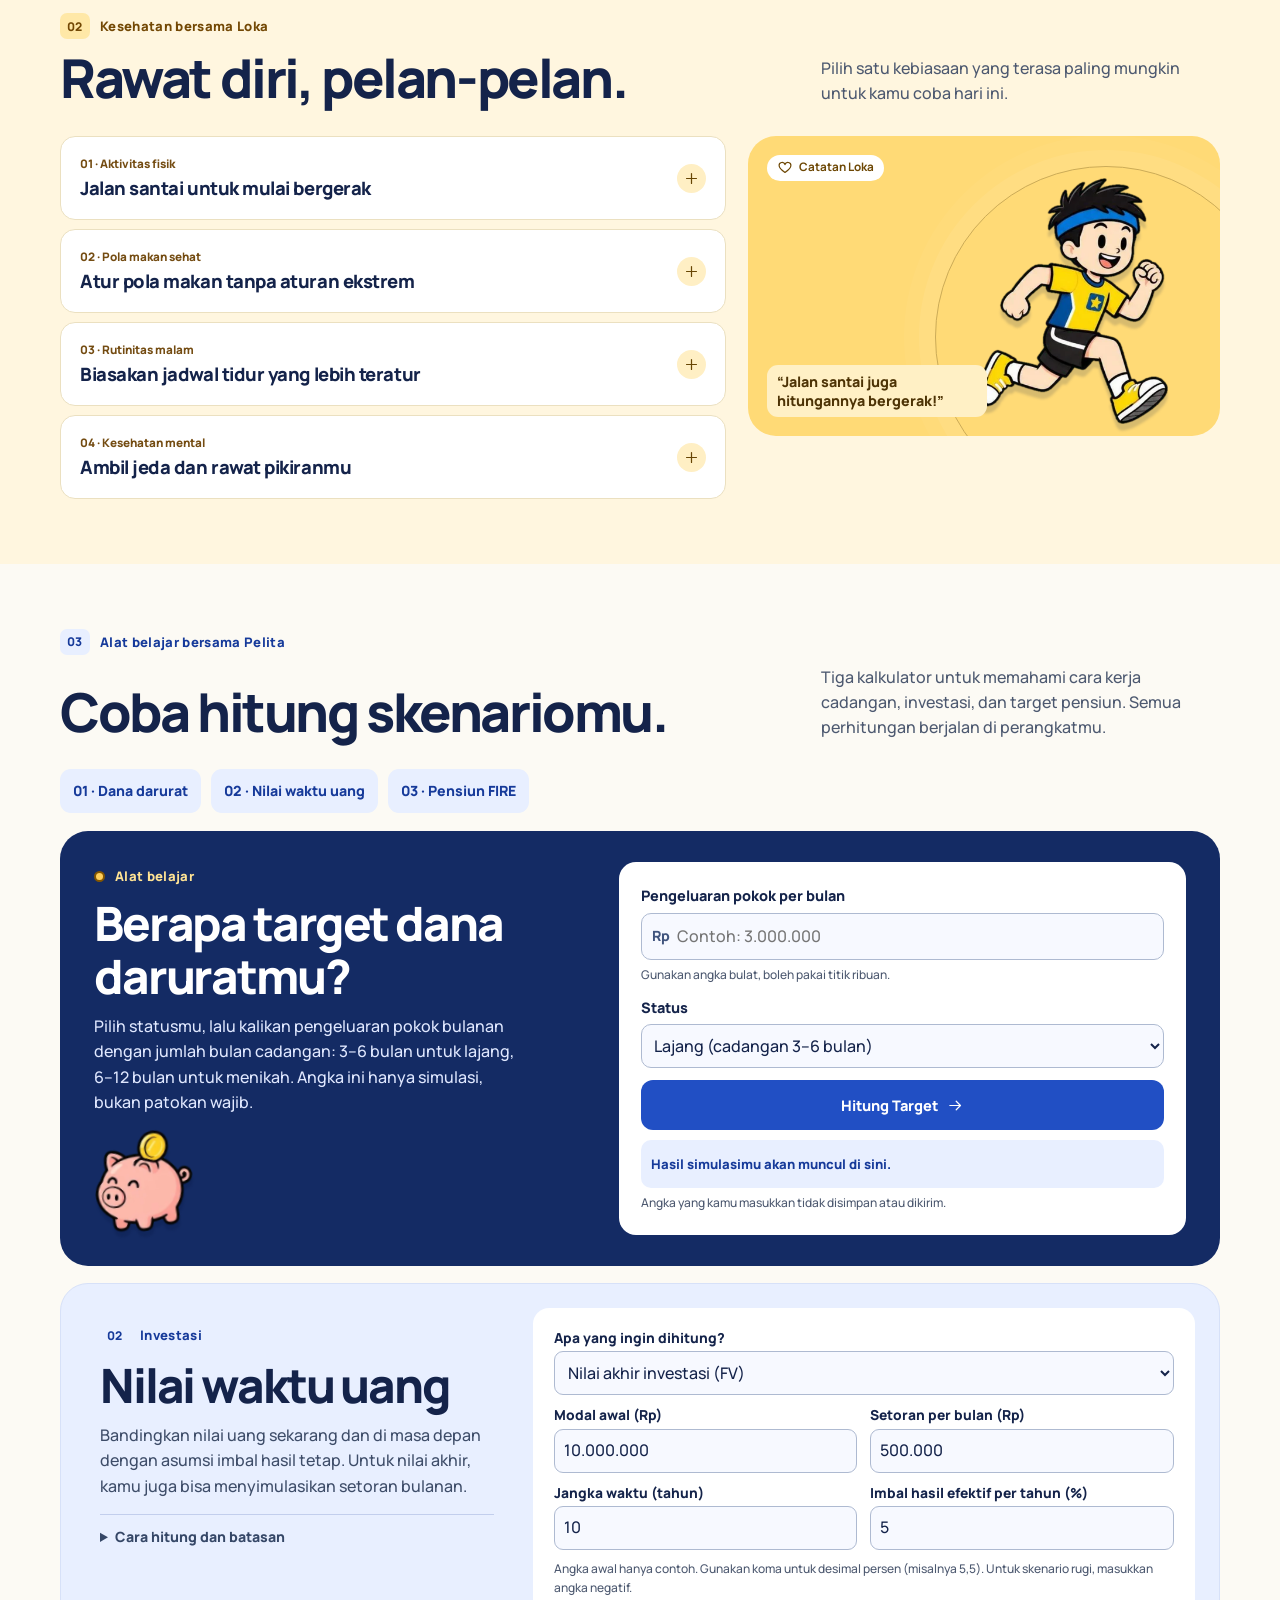
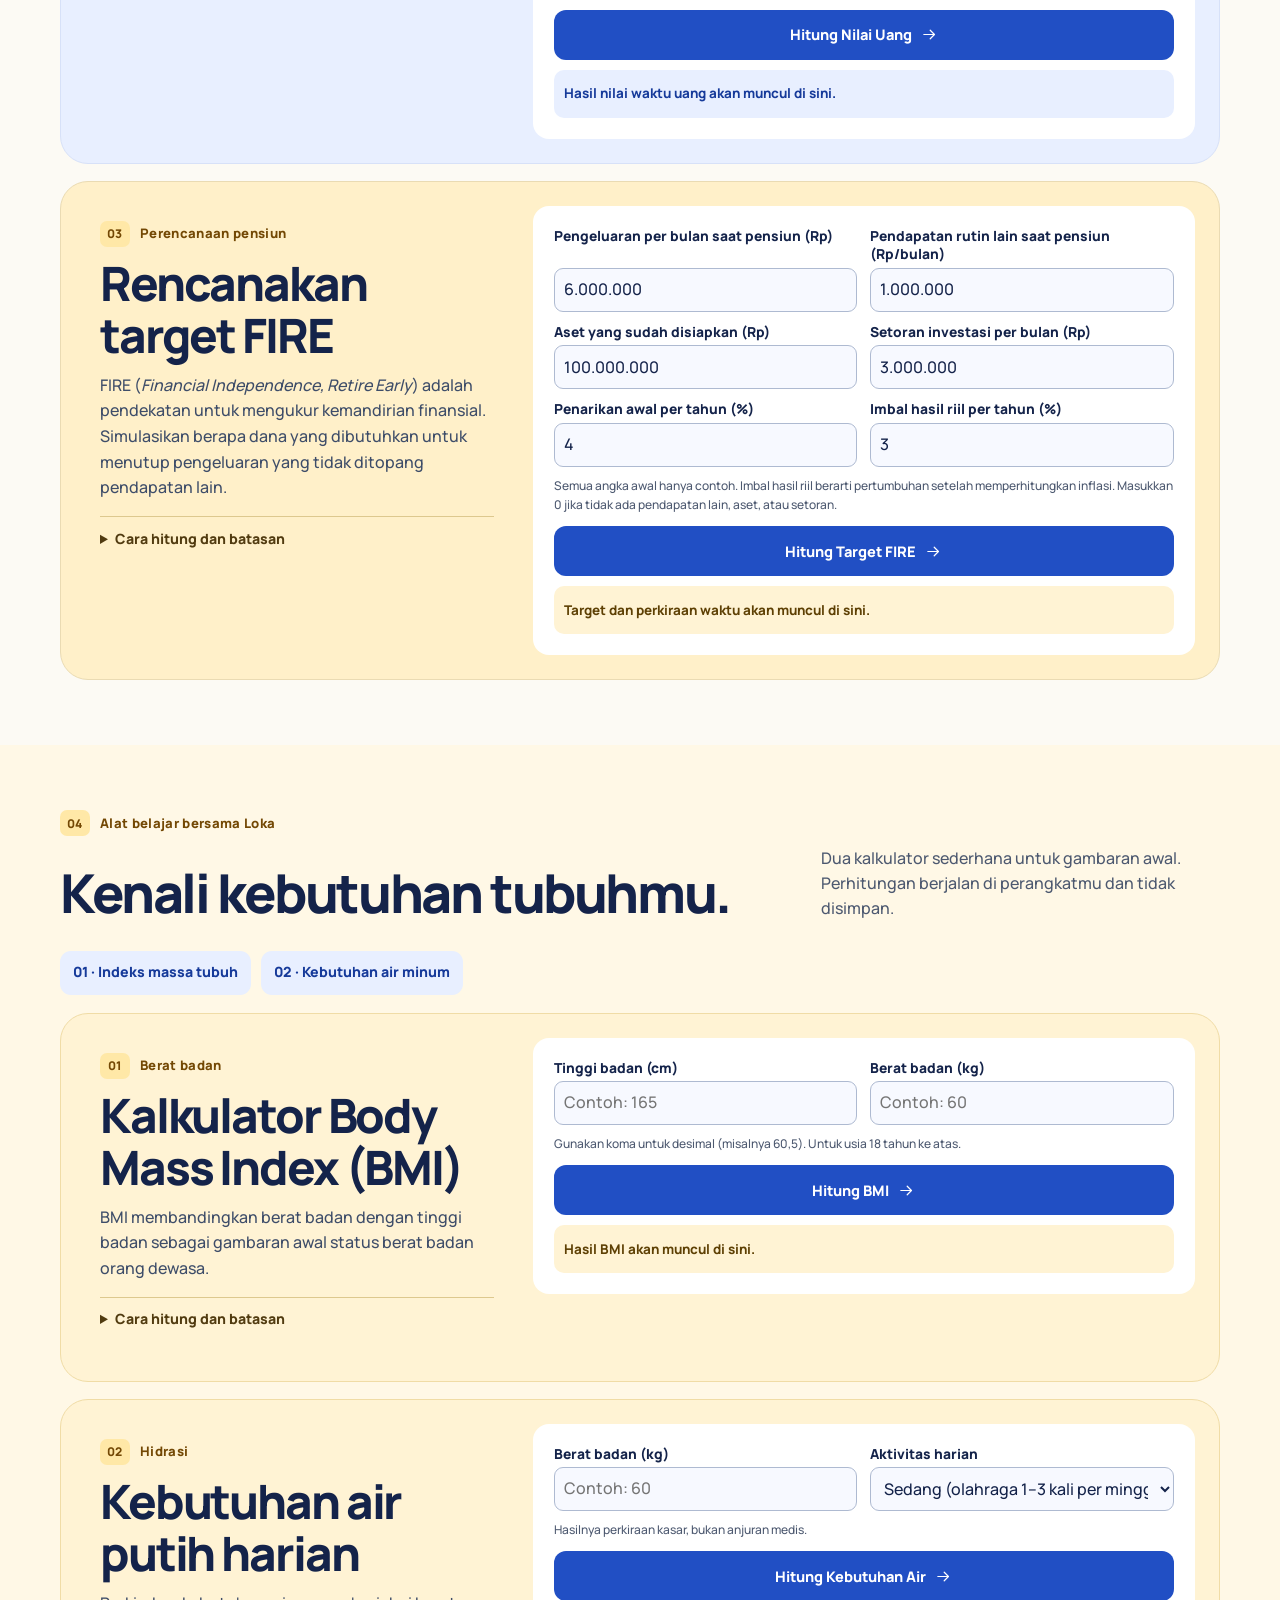
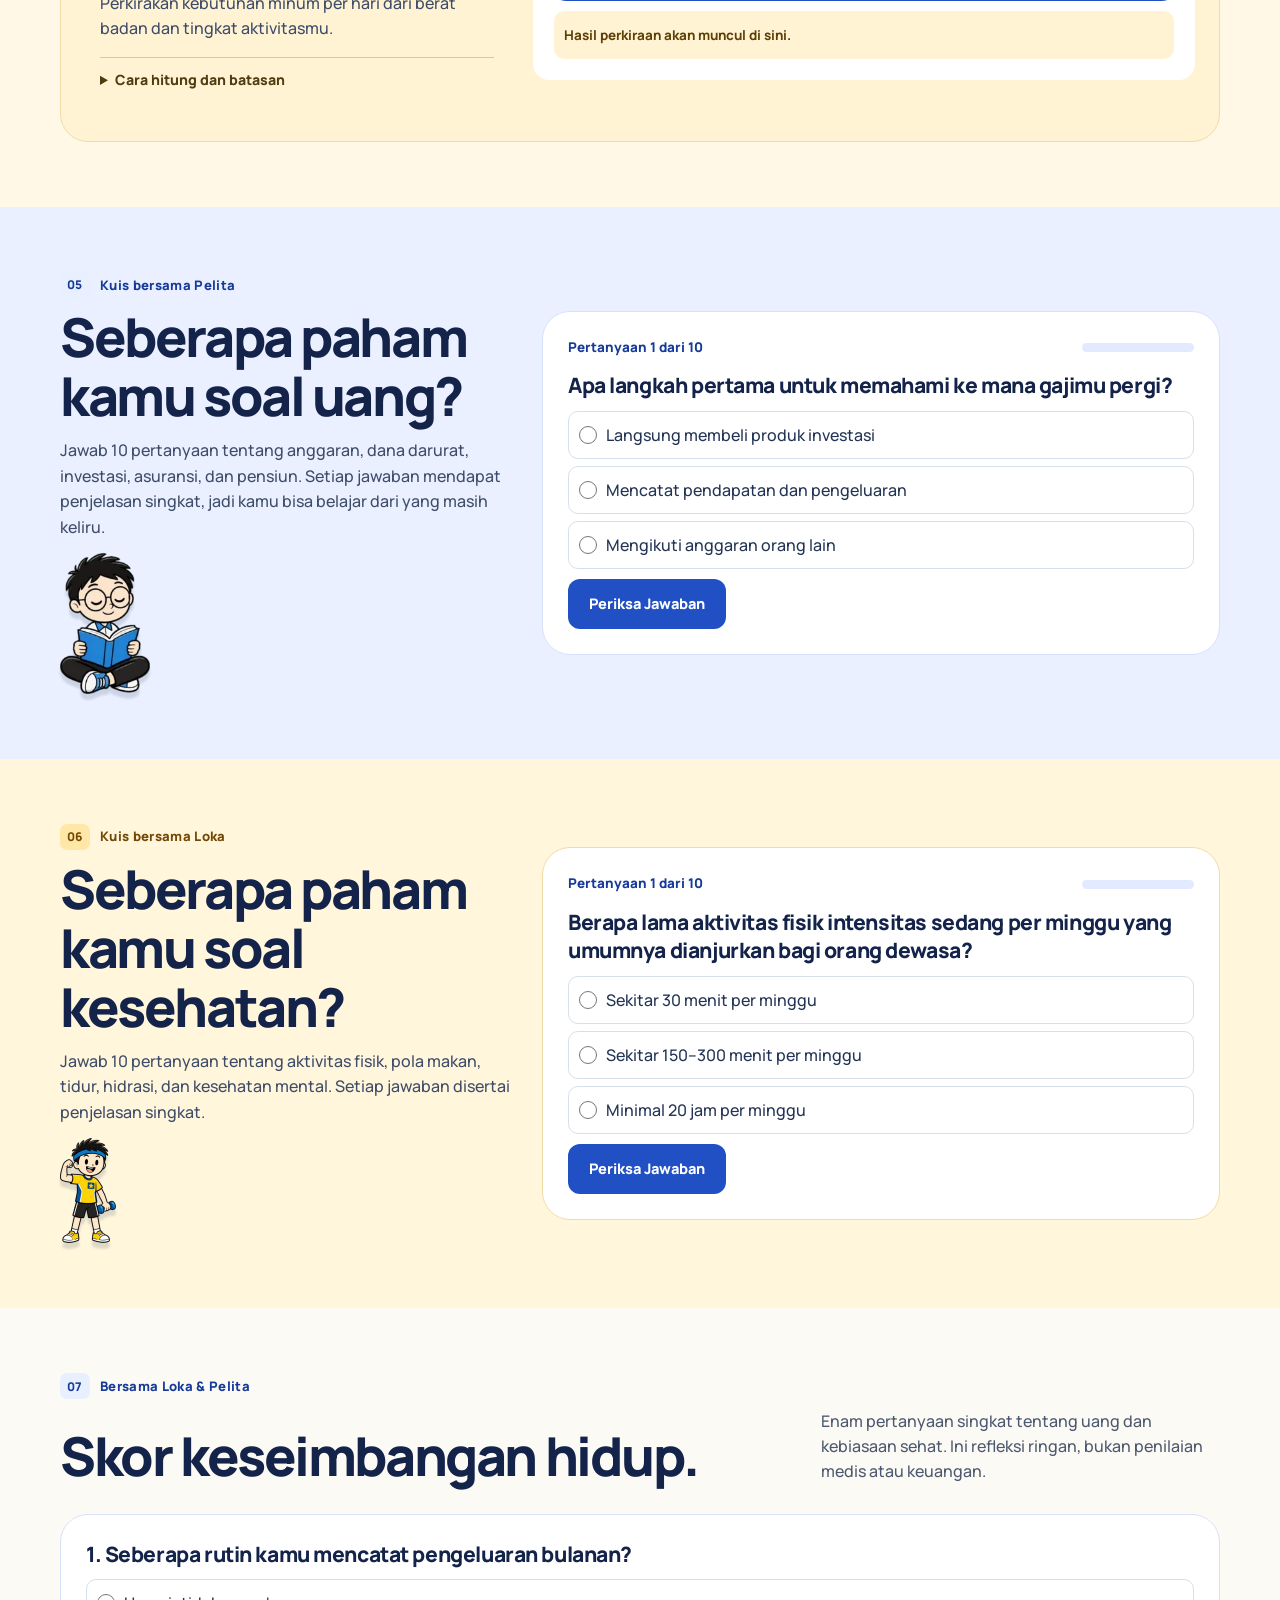
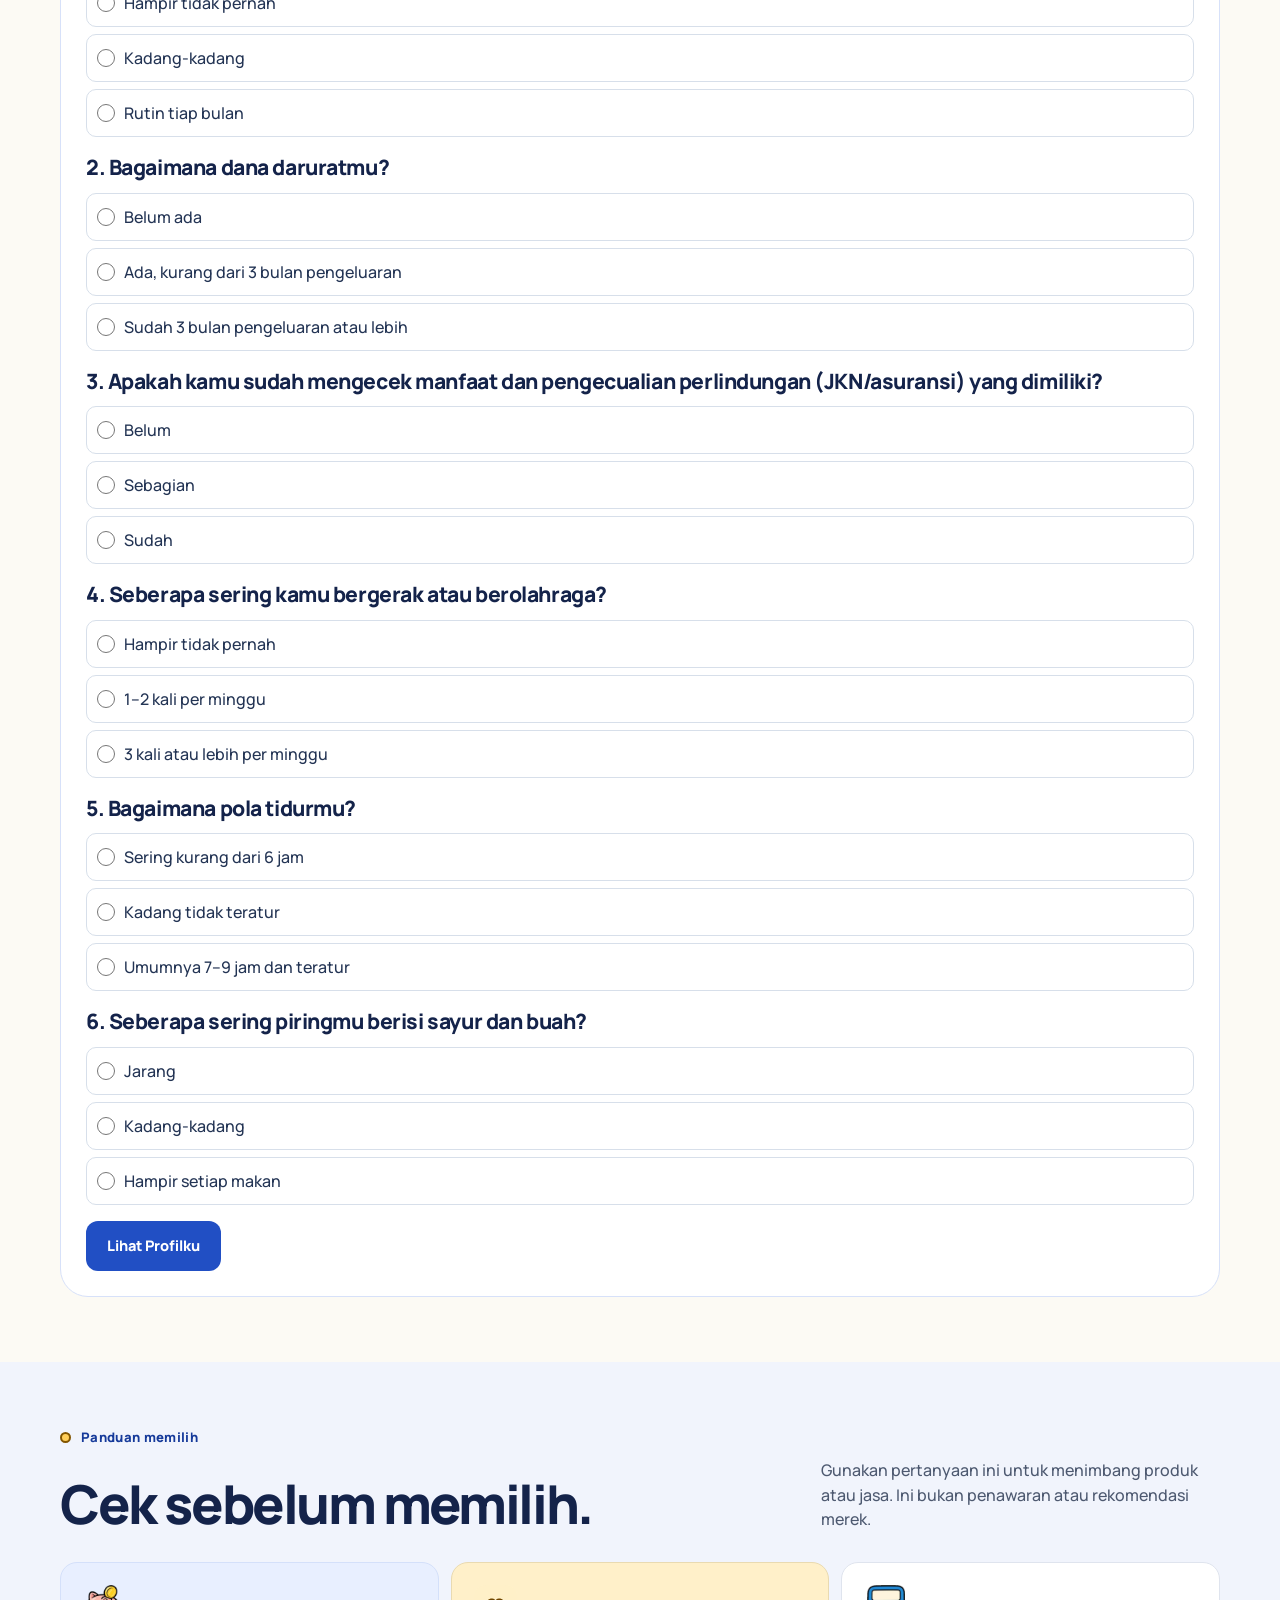
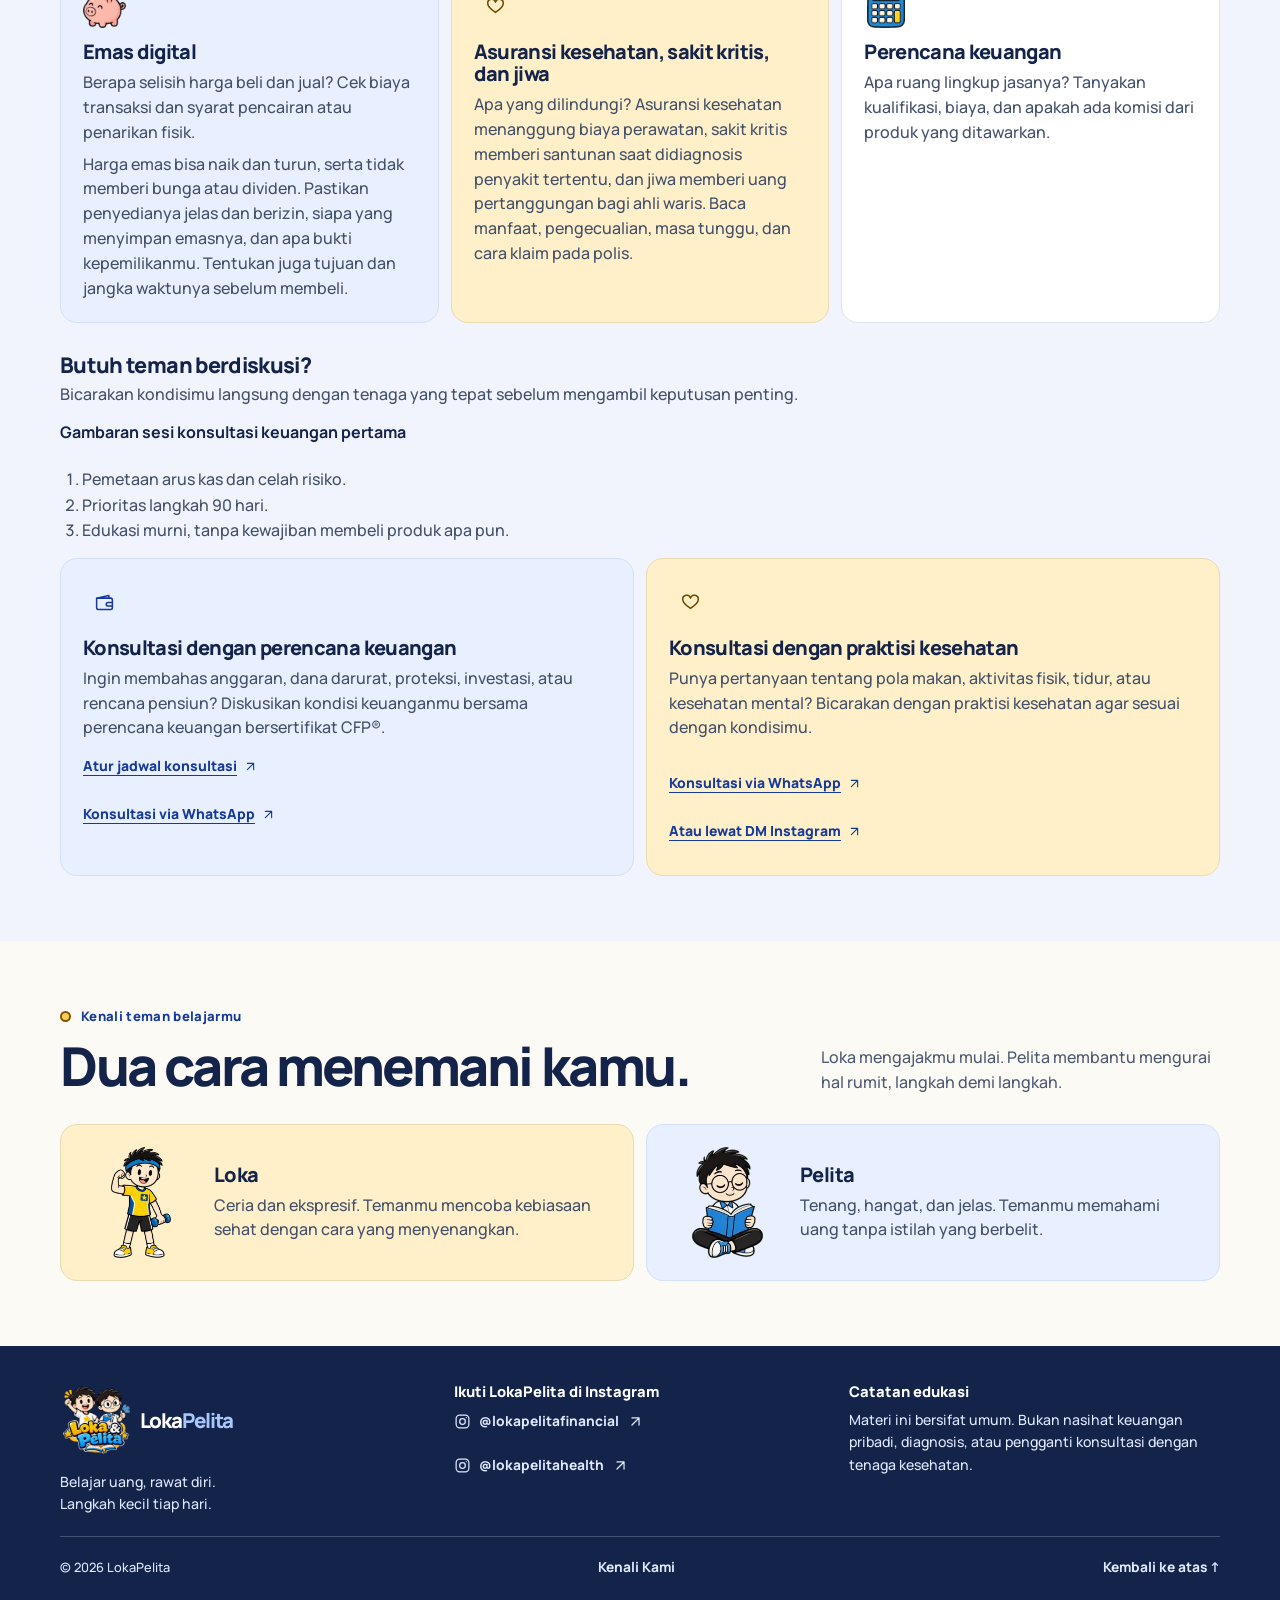
==== commit f65bb0b2: "Add files via upload" ====
--- a/index.html
+++ b/index.html
@@ -6,6 +6,16 @@
 <title>LokaPelita — Belajar Uang, Rawat Diri</title>
 <meta name="description" content="Ruang belajar finansial dan kesehatan sehari-hari bersama Loka & Pelita. Baca panduan singkat, coba kalkulator dana darurat, investasi, dan FIRE, lalu uji pemahamanmu lewat kuis finansial dan kuis kesehatan.">
 <meta name="theme-color" content="#fcfaf4">
+<link rel="canonical" href="https://lokapelita.vercel.app/">
+<meta property="og:type" content="website">
+<meta property="og:url" content="https://lokapelita.vercel.app/">
+<meta property="og:locale" content="id_ID">
+<meta property="og:image" content="https://lokapelita.vercel.app/assets/og-image.png">
+<meta property="og:image:width" content="1200">
+<meta property="og:image:height" content="630">
+<meta property="og:image:alt" content="Loka dan Pelita, teman belajar uang dan kesehatan">
+<meta name="twitter:card" content="summary_large_image">
+<meta name="twitter:image" content="https://lokapelita.vercel.app/assets/og-image.png">
 <meta property="og:title" content="LokaPelita — Belajar Uang, Rawat Diri">
 <meta property="og:description" content="Panduan finansial dan kebiasaan sehat, satu langkah kecil tiap hari.">
 <link rel="icon" href="assets/favicon.png" type="image/png">
@@ -27,7 +37,7 @@
   <symbol id="i-star" viewBox="0 0 24 24"><path d="M12 1.5c.9 6.4 4.1 9.6 10.5 10.5-6.4.9-9.6 4.1-10.5 10.5C11.1 16.1 7.9 12.9 1.5 12 7.9 11.1 11.1 7.9 12 1.5Z"/></symbol>
 </svg>
 <a class="skip" href="#isi">Lewati ke isi</a>
-<aside class="collab-bar" aria-label="Kolaborasi dan kemitraan"><div class="wrap collab-row"><p><strong>Kolaborasi &amp; mitra:</strong> ingin memasarkan produk atau bekerja sama dengan LokaPelita?</p><a href="https://www.instagram.com/lokapelitafinancial/" rel="noopener">Ajukan kolaborasi <svg class="icon" aria-hidden="true"><use href="#i-external"/></svg></a></div></aside>
+<aside class="collab-bar" aria-label="Kolaborasi dan kemitraan"><div class="wrap collab-row"><p><strong>Kolaborasi &amp; mitra:</strong> ingin memasarkan produk atau bekerja sama dengan LokaPelita?</p><a href="https://www.instagram.com/lokapelitafinancial/" target="_blank" rel="noopener noreferrer">Ajukan kolaborasi <svg class="icon" aria-hidden="true"><use href="#i-external"/></svg></a></div></aside>
 <header class="top">
   <div class="wrap nav-row">
     <a class="brand" href="#beranda"><img class="brand-logo" src="assets/logo.webp" width="58" height="57" alt=""><span>Loka<span class="brand-blue">Pelita</span></span></a>
@@ -87,23 +97,23 @@
       <div class="lessons">
         <details class="lesson" id="anggaran">
           <summary><span><small>01 · Anggaran</small><strong>Gajian lewat, saldo ikut lewat?</strong></span><svg class="icon" aria-hidden="true"><use href="#i-plus"/></svg></summary>
-          <div class="lesson-body"><p>Catat uang yang masuk dan keluar selama satu minggu. Tandai pengeluaran wajib, seperti makan dan transportasi, lalu pisahkan pengeluaran yang bisa ditunda.</p><p><strong>Coba hari ini:</strong> pilih satu pengeluaran yang ingin kamu batasi minggu depan. Tentukan batas yang masuk akal, lalu lihat hasilnya setelah seminggu.</p><p class="ref-title">Referensi belajar</p><ul class="ref-list"><li><a href="https://sikapiuangmu.ojk.go.id/FrontEnd/CMS/Download/549" rel="noopener">Buku Agenda Pengelolaan Keuangan (OJK) <svg class="icon" aria-hidden="true"><use href="#i-external"/></svg></a></li><li><a href="https://sikapiuangmu.ojk.go.id/FrontEnd/CMS/Download/539" rel="noopener">Buku Saku Cerdas Mengelola Keuangan (OJK) <svg class="icon" aria-hidden="true"><use href="#i-external"/></svg></a></li></ul></div>
+          <div class="lesson-body"><p>Catat uang yang masuk dan keluar selama satu minggu. Tandai pengeluaran wajib, seperti makan dan transportasi, lalu pisahkan pengeluaran yang bisa ditunda.</p><p><strong>Coba hari ini:</strong> pilih satu pengeluaran yang ingin kamu batasi minggu depan. Tentukan batas yang masuk akal, lalu lihat hasilnya setelah seminggu.</p><p><strong>Urutan fondasi keuangan:</strong></p><ol class="pyramid" aria-label="Piramida prioritas keuangan, dari fondasi ke atas"><li>1 · Arus kas</li><li>2 · Dana darurat</li><li>3 · Proteksi</li><li>4 · Investasi</li><li>5 · Pensiun</li></ol><p class="ref-title">Referensi belajar</p><ul class="ref-list"><li><a href="https://katadata.co.id/lifestyle/varia/6ae31d61dac87/metode-503020-cara-mengatur-gaji-dan-keuangan-bulanan" target="_blank" rel="noopener noreferrer">Katadata: Metode 50/30/20 untuk mengatur gaji dan keuangan bulanan <svg class="icon" aria-hidden="true"><use href="#i-external"/></svg></a></li><li><a href="https://www.antaranews.com/berita/5676352/10-cara-mengatur-keuangan-bulanan-agar-gaji-tidak-cepat-habis" target="_blank" rel="noopener noreferrer">Antara: 10 cara mengatur keuangan bulanan agar gaji tidak cepat habis <svg class="icon" aria-hidden="true"><use href="#i-external"/></svg></a></li></ul></div>
         </details>
         <details class="lesson" id="dana-darurat">
           <summary><span><small>02 · Dana darurat</small><strong>Siapkan cadangan untuk hal tak terduga</strong></span><svg class="icon" aria-hidden="true"><use href="#i-plus"/></svg></summary>
-          <div class="lesson-body"><p>Dana darurat adalah uang cadangan untuk kebutuhan mendesak, misalnya saat pendapatan turun atau muncul biaya tak terduga. Hitung dulu pengeluaran pokok bulanan. Pilih target sesuai kestabilan penghasilan dan tanggunganmu.</p><p><strong>Coba hari ini:</strong> tentukan target awal dan pisahkan cadangan dari uang belanja harian di tempat yang mudah dicairkan saat dibutuhkan.</p><a class="text-link" href="#kalkulator-darurat">Hitung contoh target dana darurat <svg class="icon" aria-hidden="true"><use href="#i-arrow"/></svg></a><p class="ref-title">Referensi belajar</p><ul class="ref-list"><li><a href="https://sikapiuangmu.ojk.go.id/FrontEnd/CMS/Download/543" rel="noopener">Majalah Edukasi Konsumen OJK: “Pilih Dana Darurat, Asuransi, atau Investasi?” <svg class="icon" aria-hidden="true"><use href="#i-external"/></svg></a></li><li><a href="https://www.kompas.tv/ekonomi/628433/3-tempat-simpan-dana-darurat-yang-aman-menurut-ojk" rel="noopener">Kompas TV: 3 tempat menyimpan dana darurat menurut OJK <svg class="icon" aria-hidden="true"><use href="#i-external"/></svg></a></li></ul></div>
+          <div class="lesson-body"><p>Dana darurat adalah uang cadangan untuk kebutuhan mendesak, misalnya saat pendapatan turun atau muncul biaya tak terduga. Hitung dulu pengeluaran pokok bulanan. Pilih target sesuai kestabilan penghasilan dan tanggunganmu.</p><p><strong>Coba hari ini:</strong> tentukan target awal dan pisahkan cadangan dari uang belanja harian di tempat yang mudah dicairkan saat dibutuhkan.</p><a class="text-link" href="#kalkulator-darurat">Hitung contoh target dana darurat <svg class="icon" aria-hidden="true"><use href="#i-arrow"/></svg></a><p class="ref-title">Referensi belajar</p><ul class="ref-list"><li><a href="https://pegadaian.co.id/artikel/keuangan/ketahui-berapa-dana-darurat-yang-wajib-kamu-punya" target="_blank" rel="noopener noreferrer">Pegadaian: Berapa besaran dana darurat yang ideal? <svg class="icon" aria-hidden="true"><use href="#i-external"/></svg></a></li><li><a href="https://www.metrotvnews.com/read/KRXCdPmY-cara-mudah-menyiapkan-dana-darurat-agar-keuangan-tetap-aman" target="_blank" rel="noopener noreferrer">Metro TV: Cara mudah menyiapkan dana darurat <svg class="icon" aria-hidden="true"><use href="#i-external"/></svg></a></li></ul></div>
         </details>
         <details class="lesson" id="reksa-dana">
           <summary><span><small>03 · Investasi</small><strong>Kenali reksa dana dan risikonya</strong></span><svg class="icon" aria-hidden="true"><use href="#i-plus"/></svg></summary>
-          <div class="lesson-body"><p>Reksa dana menghimpun dana dari banyak investor dan dikelola manajer investasi. Isinya bisa berbeda: ada yang berfokus pada instrumen pasar uang, obligasi, atau saham. Nilainya bisa turun dan hasilnya tidak dijamin.</p><p><strong>Sebelum memilih:</strong> baca prospektus dan ringkasan produk. Perhatikan aset yang dipegang, biaya, risiko, dan aturan pencairan. Sesuaikan dengan tujuan dan kapan uangnya dibutuhkan.</p><br><a class="text-link" href="#tvm">Coba simulasi nilai waktu uang <svg class="icon" aria-hidden="true"><use href="#i-arrow"/></svg></a><p class="ref-title">Referensi belajar</p><ul class="ref-list"><li><a href="https://sikapiuangmu.ojk.go.id/FrontEnd/CMS/Download/330" rel="noopener">Cara Cerdas Berinvestasi di Pasar Modal (OJK) <svg class="icon" aria-hidden="true"><use href="#i-external"/></svg></a></li><li><a href="https://www.antaranews.com/berita/5695820/mau-mulai-investasi-ini-perbandingan-reksa-dana-dan-emas-untuk-pemula" rel="noopener">Antara: perbandingan reksa dana dan emas untuk pemula <svg class="icon" aria-hidden="true"><use href="#i-external"/></svg></a></li></ul></div>
+          <div class="lesson-body"><p>Reksa dana menghimpun dana dari banyak investor dan dikelola manajer investasi. Isinya bisa berbeda: ada yang berfokus pada instrumen pasar uang, obligasi, atau saham. Nilainya bisa turun dan hasilnya tidak dijamin.</p><p><strong>Sebelum memilih:</strong> baca prospektus dan ringkasan produk. Perhatikan aset yang dipegang, biaya, risiko, dan aturan pencairan. Sesuaikan dengan tujuan dan kapan uangnya dibutuhkan.</p><br><a class="text-link" href="#tvm">Coba simulasi nilai waktu uang <svg class="icon" aria-hidden="true"><use href="#i-arrow"/></svg></a><p class="ref-title">Referensi belajar</p><ul class="ref-list"><li><a href="https://sikapiuangmu.ojk.go.id/FrontEnd/CMS/Download/330" target="_blank" rel="noopener noreferrer">Cara Cerdas Berinvestasi di Pasar Modal (OJK) <svg class="icon" aria-hidden="true"><use href="#i-external"/></svg></a></li><li><a href="https://www.antaranews.com/berita/5695820/mau-mulai-investasi-ini-perbandingan-reksa-dana-dan-emas-untuk-pemula" target="_blank" rel="noopener noreferrer">Antara: perbandingan reksa dana dan emas untuk pemula <svg class="icon" aria-hidden="true"><use href="#i-external"/></svg></a></li></ul></div>
         </details>
         <details class="lesson" id="asuransi">
           <summary><span><small>04 · Asuransi</small><strong>Kenali perlindungan sebelum membeli polis</strong></span><svg class="icon" aria-hidden="true"><use href="#i-plus"/></svg></summary>
-          <div class="lesson-body"><p>Asuransi membantu menanggung risiko tertentu sesuai isi polis. Tentukan dulu risiko yang sulit kamu bayar sendiri, lalu cek perlindungan yang sudah kamu miliki, misalnya JKN atau manfaat dari kantor.</p><p><strong>Sebelum membandingkan:</strong> cek premi, batas manfaat, pengecualian, masa tunggu, porsi biaya yang kamu tanggung sendiri (jika ada), dan cara klaim. Premi yang lebih murah tidak selalu memberi perlindungan yang sama.</p><p><strong>Coba hari ini:</strong> bandingkan dua polis dengan manfaat yang mirip. Minta penjelasan tertulis tentang satu pengecualian atau syarat klaim yang belum kamu pahami.</p><p class="ref-title">Referensi belajar</p><ul class="ref-list"><li><a href="https://sikapiuangmu.ojk.go.id/FrontEnd/CMS/Download/331" rel="noopener">Lindungi Risiko Anda dengan Asuransi (OJK) <svg class="icon" aria-hidden="true"><use href="#i-external"/></svg></a></li><li><a href="https://sikapiuangmu.ojk.go.id/FrontEnd/CMS/Download/474" rel="noopener">Seri Literasi Keuangan OJK: Asuransi Jiwa <svg class="icon" aria-hidden="true"><use href="#i-external"/></svg></a></li></ul></div>
+          <div class="lesson-body"><p>Asuransi membantu menanggung risiko tertentu sesuai isi polis. Tentukan dulu risiko yang sulit kamu bayar sendiri, lalu cek perlindungan yang sudah kamu miliki, misalnya JKN atau manfaat dari kantor.</p><p><strong>Sebelum membandingkan:</strong> cek premi, batas manfaat, pengecualian, masa tunggu, porsi biaya yang kamu tanggung sendiri (jika ada), dan cara klaim. Premi yang lebih murah tidak selalu memberi perlindungan yang sama.</p><p><strong>Coba hari ini:</strong> bandingkan dua polis dengan manfaat yang mirip. Minta penjelasan tertulis tentang satu pengecualian atau syarat klaim yang belum kamu pahami.</p><p class="ref-title">Referensi belajar</p><ul class="ref-list"><li><a href="https://sikapiuangmu.ojk.go.id/FrontEnd/CMS/Download/331" target="_blank" rel="noopener noreferrer">Lindungi Risiko Anda dengan Asuransi (OJK) <svg class="icon" aria-hidden="true"><use href="#i-external"/></svg></a></li><li><a href="https://keuangan.kontan.co.id/news/berniat-membeli-produk-asuransi-cek-tips-dari-ojk" target="_blank" rel="noopener noreferrer">Kontan: Berniat membeli produk asuransi? Cek tips dari OJK <svg class="icon" aria-hidden="true"><use href="#i-external"/></svg></a></li></ul></div>
         </details>
         <details class="lesson" id="pensiun">
           <summary><span><small>05 · Perencanaan pensiun</small><strong>Mulai dari pengeluaran, bukan dari angka besar</strong></span><svg class="icon" aria-hidden="true"><use href="#i-plus"/></svg></summary>
-          <div class="lesson-body"><p>Bayangkan pengeluaran rutin saat pensiun: kebutuhan rumah tangga, kesehatan, dan pengeluaran tahunan. Kurangi dengan perkiraan penghasilan rutin yang benar-benar tersedia, misalnya manfaat pensiun bulanan. Selisih inilah yang perlu ditopang dari tabungan atau investasi.</p><p><strong>Coba hari ini:</strong> catat saldo untuk pensiun, cek manfaat dan waktu pencairan dari program yang kamu ikuti, lalu tentukan setoran yang realistis. Pisahkan dana pensiun dari dana darurat. Uji ulang ketika penghasilan, biaya hidup, atau rencana pensiun berubah.</p><a class="text-link" href="#fire">Jajaki target pensiun dengan simulasi FIRE <svg class="icon" aria-hidden="true"><use href="#i-arrow"/></svg></a><p class="ref-title">Referensi belajar</p><ul class="ref-list"><li><a href="https://sikapiuangmu.ojk.go.id/FrontEnd/CMS/Download/332" rel="noopener">Semua Orang Bisa Punya Pensiun (OJK) <svg class="icon" aria-hidden="true"><use href="#i-external"/></svg></a></li><li><a href="https://sikapiuangmu.ojk.go.id/FrontEnd/CMS/Download/334" rel="noopener">Masa Tua Lebih Nyaman dengan Bank (OJK) <svg class="icon" aria-hidden="true"><use href="#i-external"/></svg></a></li></ul></div>
+          <div class="lesson-body"><p>Bayangkan pengeluaran rutin saat pensiun: kebutuhan rumah tangga, kesehatan, dan pengeluaran tahunan. Kurangi dengan perkiraan penghasilan rutin yang benar-benar tersedia, misalnya manfaat pensiun bulanan. Selisih inilah yang perlu ditopang dari tabungan atau investasi.</p><p><strong>Coba hari ini:</strong> catat saldo untuk pensiun, cek manfaat dan waktu pencairan dari program yang kamu ikuti, lalu tentukan setoran yang realistis. Pisahkan dana pensiun dari dana darurat. Uji ulang ketika penghasilan, biaya hidup, atau rencana pensiun berubah.</p><a class="text-link" href="#fire">Jajaki target pensiun dengan simulasi FIRE <svg class="icon" aria-hidden="true"><use href="#i-arrow"/></svg></a><p class="ref-title">Referensi belajar</p><ul class="ref-list"><li><a href="https://sikapiuangmu.ojk.go.id/FrontEnd/CMS/Download/332" target="_blank" rel="noopener noreferrer">Semua Orang Bisa Punya Pensiun (OJK) <svg class="icon" aria-hidden="true"><use href="#i-external"/></svg></a></li><li><a href="https://www.kompas.tv/ekonomi/616671/7-tips-menyiapkan-dana-pensiun-agar-hidup-tenang-di-masa-tua" target="_blank" rel="noopener noreferrer">Kompas TV: 7 tips menyiapkan dana pensiun <svg class="icon" aria-hidden="true"><use href="#i-external"/></svg></a></li></ul></div>
         </details>
       </div>
     </div>
@@ -122,19 +132,19 @@
         <div class="lessons">
           <details class="lesson" id="gerak">
             <summary><span><small>01 · Aktivitas fisik</small><strong>Jalan santai untuk mulai bergerak</strong></span><svg class="icon" aria-hidden="true"><use href="#i-plus"/></svg></summary>
-            <div class="lesson-body"><p>Berjalan kaki, bersepeda, dan menari termasuk aktivitas fisik. Pilih yang kamu sukai dan sesuaikan durasi serta intensitasnya dengan kemampuanmu.</p><p><strong>Coba hari ini:</strong> sisipkan jalan santai singkat setelah makan siang atau jeda bergerak di sela duduk lama.</p><p class="ref-title">Referensi belajar</p><ul class="ref-list"><li><a href="https://yankes.kemkes.go.id/view_artikel/2663/sedentary-behavior-vs-aktifitas-fisik" rel="noopener">Kemenkes: Sedentary behavior vs aktivitas fisik <svg class="icon" aria-hidden="true"><use href="#i-external"/></svg></a></li><li><a href="https://yankes.kemkes.go.id/view_artikel/1399/apa-saja-manfaat-melakukan-olahraga" rel="noopener">Kemenkes: Apa saja manfaat melakukan olahraga? <svg class="icon" aria-hidden="true"><use href="#i-external"/></svg></a></li></ul></div>
+            <div class="lesson-body"><p>Berjalan kaki, bersepeda, dan menari termasuk aktivitas fisik. Pilih yang kamu sukai dan sesuaikan durasi serta intensitasnya dengan kemampuanmu.</p><p><strong>Coba hari ini:</strong> sisipkan jalan santai singkat setelah makan siang atau jeda bergerak di sela duduk lama.</p><p class="ref-title">Referensi belajar</p><ul class="ref-list"><li><a href="https://www.alodokter.com/manfaat-latihan-kebugaran-jasmani-bagi-fisik-dan-mental" target="_blank" rel="noopener noreferrer">Alodokter: Manfaat latihan kebugaran jasmani bagi fisik dan mental <svg class="icon" aria-hidden="true"><use href="#i-external"/></svg></a></li><li><a href="https://www.antaranews.com/berita/5766584/berapa-menit-jalan-kaki-untuk-menjaga-kesehatan-jantung" target="_blank" rel="noopener noreferrer">Antara: Berapa menit jalan kaki untuk menjaga kesehatan jantung? <svg class="icon" aria-hidden="true"><use href="#i-external"/></svg></a></li></ul></div>
         </details>
           <details class="lesson" id="nutrisi">
             <summary><span><small>02 · Pola makan sehat</small><strong>Atur pola makan tanpa aturan ekstrem</strong></span><svg class="icon" aria-hidden="true"><use href="#i-plus"/></svg></summary>
-            <div class="lesson-body"><p>Panduan Isi Piringku membagi satu piring makan: setengahnya untuk sayur dan buah, setengah lainnya untuk makanan pokok dan lauk pauk.</p><p><strong>Coba hari ini:</strong> pakai bahan yang sudah ada, misalnya nasi, tempe, tumis sayur dan pepaya. Ide ini bisa disesuaikan dengan kebutuhan dan ketersediaan bahanmu.</p><ul class="lesson-list"><li>Buat daftar belanja singkat agar sayur, buah, dan lauk mudah tersedia.</li><li>Coba air putih sebagai pilihan minum sehari-hari. Saat membandingkan makanan kemasan, perhatikan ukuran sajian dan kandungan gula, garam, serta lemak pada label.</li><li>Jika punya alergi, kondisi medis, atau kebutuhan khusus, bicarakan perubahan pola makan dengan tenaga kesehatan atau ahli gizi.</li></ul><p class="ref-title">Referensi belajar</p><ul class="ref-list"><li><a href="https://yankes.kemkes.go.id/view_artikel/179/pilar-utama-dalam-prinsip-gizi-seimbang" rel="noopener">Kemenkes: Pilar utama dalam prinsip gizi seimbang <svg class="icon" aria-hidden="true"><use href="#i-external"/></svg></a></li><li><a href="https://www.ekahospital.com/better-healths/memahami-panduan-gizi-seimbang-yang-tepat" rel="noopener">Eka Hospital: Memahami panduan gizi seimbang (Isi Piringku) <svg class="icon" aria-hidden="true"><use href="#i-external"/></svg></a></li></ul></div>
+            <div class="lesson-body"><p>Panduan Isi Piringku membagi satu piring makan: setengahnya untuk sayur dan buah, setengah lainnya untuk makanan pokok dan lauk pauk.</p><p><strong>Coba hari ini:</strong> pakai bahan yang sudah ada, misalnya nasi, tempe, tumis sayur dan pepaya. Ide ini bisa disesuaikan dengan kebutuhan dan ketersediaan bahanmu.</p><div class="plate-wrap"><div class="plate" role="img" aria-label="Isi Piringku: setengah piring sayur dan buah, setengah lainnya makanan pokok dan lauk pauk"></div><ul class="plate-legend"><li><i style="background:#5fb85f"></i>Sayur (1/3 piring)</li><li><i style="background:#f2a33a"></i>Buah (1/6 piring)</li><li><i style="background:#e8d28a"></i>Makanan pokok (1/3 piring)</li><li><i style="background:#d9694f"></i>Lauk pauk (1/6 piring)</li></ul></div><ul class="lesson-list"><li>Buat daftar belanja singkat agar sayur, buah, dan lauk mudah tersedia.</li><li>Coba air putih sebagai pilihan minum sehari-hari. Saat membandingkan makanan kemasan, perhatikan ukuran sajian dan kandungan gula, garam, serta lemak pada label.</li><li>Jika punya alergi, kondisi medis, atau kebutuhan khusus, bicarakan perubahan pola makan dengan tenaga kesehatan atau ahli gizi.</li></ul><p class="ref-title">Referensi belajar</p><ul class="ref-list"><li><a href="https://www.ekahospital.com/better-healths/memahami-panduan-gizi-seimbang-yang-tepat" target="_blank" rel="noopener noreferrer">Eka Hospital: Memahami panduan gizi seimbang (Isi Piringku) <svg class="icon" aria-hidden="true"><use href="#i-external"/></svg></a></li><li><a href="https://gorontalo.antaranews.com/berita/259395/bpom-perhatikan-isi-piringku-dan-ing-untuk-asupan-gizi-seimbang" target="_blank" rel="noopener noreferrer">Antara: BPOM, perhatikan Isi Piringku dan label gizi (ING) <svg class="icon" aria-hidden="true"><use href="#i-external"/></svg></a></li></ul></div>
         </details>
           <details class="lesson" id="tidur">
             <summary><span><small>03 · Rutinitas malam</small><strong>Biasakan jadwal tidur yang lebih teratur</strong></span><svg class="icon" aria-hidden="true"><use href="#i-plus"/></svg></summary>
-            <div class="lesson-body"><p>Coba gunakan jam tidur dan bangun yang konsisten. Siapkan rutinitas malam yang tenang dan hindari konsumsi kafein dekat waktu tidur. Jika gangguan tidur menetap atau mengganggu aktivitas, konsultasikan ke tenaga kesehatan.</p><p class="ref-title">Referensi belajar</p><ul class="ref-list"><li><a href="https://yankes.kemkes.go.id/view_artikel/2661/kesulitan-tidur-cobalah-terapkan-sleep-hygiene" rel="noopener">Kemenkes: Kesulitan tidur? Terapkan sleep hygiene <svg class="icon" aria-hidden="true"><use href="#i-external"/></svg></a></li><li><a href="https://www.gooddoctor.co.id/hidup-sehat/info-sehat/praktikkan-sleep-hygiene-berikut-ini-untuk-atasi-kesulitan-tidur-yang-kamu-alami/" rel="noopener">Good Doctor: praktik sleep hygiene untuk atasi sulit tidur <svg class="icon" aria-hidden="true"><use href="#i-external"/></svg></a></li></ul></div>
+            <div class="lesson-body"><p>Coba gunakan jam tidur dan bangun yang konsisten. Siapkan rutinitas malam yang tenang dan hindari konsumsi kafein dekat waktu tidur. Jika gangguan tidur menetap atau mengganggu aktivitas, konsultasikan ke tenaga kesehatan.</p><p class="ref-title">Referensi belajar</p><ul class="ref-list"><li><a href="https://www.alodokter.com/kesulitan-tidur-coba-terapkan-sleep-hygiene" target="_blank" rel="noopener noreferrer">Alodokter: Sleep hygiene, solusi untuk atasi sulit tidur <svg class="icon" aria-hidden="true"><use href="#i-external"/></svg></a></li><li><a href="https://www.antaranews.com/berita/5681593/apa-itu-sleep-hygiene-ini-manfaat-dan-10-cara-menerapkannya-agar-tidur-nyenyak" target="_blank" rel="noopener noreferrer">Antara: Apa itu sleep hygiene? 10 cara menerapkannya <svg class="icon" aria-hidden="true"><use href="#i-external"/></svg></a></li></ul></div>
         </details>
           <details class="lesson" id="kesehatan-mental">
             <summary><span><small>04 · Kesehatan mental</small><strong>Ambil jeda dan rawat pikiranmu</strong></span><svg class="icon" aria-hidden="true"><use href="#i-plus"/></svg></summary>
-            <div class="lesson-body"><p>Kesehatan mental memengaruhi cara kita berpikir, merasa, dan menjalani hari. Saat sedang tertekan, coba berhenti sejenak: rasakan telapak kaki menyentuh lantai, lalu perhatikan suara dan benda di sekitarmu. Latihan ini membantu mengarahkan perhatian kembali ke saat ini.</p><p><strong>Setelah jeda:</strong> tulis apa yang sedang membebanimu dan pilih satu hal yang bisa kamu lakukan hari ini, misalnya membagi tugas menjadi langkah kecil atau menghubungi orang yang kamu percaya.</p><p>Bila rasa tertekan, cemas, atau sedih menetap atau mengganggu kegiatan sehari-hari, pertimbangkan mencari bantuan tenaga kesehatan. Latihan mandiri bukan pengganti bantuan profesional. Jika butuh bantuan layanan kesehatan jiwa segera, Kemenkes menyebutkan pusat bantuan 119 yang aktif 24 jam.</p><p class="ref-title">Referensi belajar</p><ul class="ref-list"><li><a href="https://yankes.kemkes.go.id/view_artikel/2031/menjaga-kesehatan-mental-di-lingkungan-kerja" rel="noopener">Kemenkes: Menjaga kesehatan mental dan mengelola stres <svg class="icon" aria-hidden="true"><use href="#i-external"/></svg></a></li><li><a href="https://www.alodokter.com/tidak-hanya-sehat-badan-kesehatan-mental-juga-penting-dijaga" rel="noopener">Alodokter: 7 cara menjaga kesehatan mental <svg class="icon" aria-hidden="true"><use href="#i-external"/></svg></a></li></ul></div>
+            <div class="lesson-body"><p>Kesehatan mental memengaruhi cara kita berpikir, merasa, dan menjalani hari. Saat sedang tertekan, coba berhenti sejenak: rasakan telapak kaki menyentuh lantai, lalu perhatikan suara dan benda di sekitarmu. Latihan ini membantu mengarahkan perhatian kembali ke saat ini.</p><p><strong>Setelah jeda:</strong> tulis apa yang sedang membebanimu dan pilih satu hal yang bisa kamu lakukan hari ini, misalnya membagi tugas menjadi langkah kecil atau menghubungi orang yang kamu percaya.</p><p>Bila rasa tertekan, cemas, atau sedih menetap atau mengganggu kegiatan sehari-hari, pertimbangkan mencari bantuan tenaga kesehatan. Latihan mandiri bukan pengganti bantuan profesional. Jika butuh bantuan layanan kesehatan jiwa segera, Kemenkes menyebutkan pusat bantuan 119 yang aktif 24 jam.</p><p class="ref-title">Referensi belajar</p><ul class="ref-list"><li><a href="https://www.alodokter.com/tidak-hanya-sehat-badan-kesehatan-mental-juga-penting-dijaga" target="_blank" rel="noopener noreferrer">Alodokter: 7 cara menjaga kesehatan mental <svg class="icon" aria-hidden="true"><use href="#i-external"/></svg></a></li><li><a href="https://www.alodokter.com/cari-tahu-informasi-seputar-kesehatan-mental-di-sini" target="_blank" rel="noopener noreferrer">Alodokter: Kesehatan mental, pentingnya menjaga dan cara merawatnya <svg class="icon" aria-hidden="true"><use href="#i-external"/></svg></a></li></ul></div>
         </details>
         </div>
       </div>
@@ -278,7 +288,7 @@
           <div class="quiz-end" id="quiz-end" hidden>
             <h3 id="quiz-score" tabindex="-1"></h3><p>Kamu bisa mengulang atau melihat ringkasan jawaban di bawah ini.</p>
             <details class="tool-notes"><summary>Lihat ringkasan jawaban</summary><ol class="quiz-review" id="quiz-review"></ol></details>
-            <button class="btn primary" id="quiz-restart" type="button">Ulangi Kuis</button>
+            <p class="quiz-cta"><a id="quiz-konsul" class="text-link" target="_blank" rel="noopener noreferrer" href="https://wa.me/6285215408220?text=Halo%2C%20saya%20dari%20LokaPelita.%20Saya%20ingin%20konsultasi%20keuangan%20%28anggaran%2C%20dana%20darurat%2C%20proteksi%2C%20atau%20pensiun%29.">Konsultasi via WhatsApp (bawa skormu)</a> · <a class="text-link" href="#mitra">Skor belum sesuai harapan? Diskusikan strategi keuanganmu lewat konsultasi.</a></p><div class="quiz-share"><button class="btn secondary" id="quiz-wa" type="button">Bagikan ke WhatsApp</button><button class="btn secondary" id="quiz-share" type="button">Bagikan</button><button class="btn secondary" id="quiz-card" type="button">Unduh kartu skor</button></div><button class="btn primary" id="quiz-restart" type="button">Ulangi Kuis</button>
           </div>
         </div>
         <noscript><p>Aktifkan JavaScript untuk mengerjakan kuis.</p></noscript>
@@ -304,12 +314,19 @@
           <div class="quiz-end" id="hquiz-end" hidden>
             <h3 id="hquiz-score" tabindex="-1"></h3><p>Kamu bisa mengulang atau melihat ringkasan jawaban di bawah ini.</p>
             <details class="tool-notes"><summary>Lihat ringkasan jawaban</summary><ol class="quiz-review" id="hquiz-review"></ol></details>
-            <button class="btn primary" id="hquiz-restart" type="button">Ulangi Kuis</button>
+            <p class="quiz-cta"><a id="hquiz-konsul" class="text-link" target="_blank" rel="noopener noreferrer" href="https://wa.me/6285215408220?text=Halo%2C%20saya%20dari%20LokaPelita.%20Saya%20ingin%20konsultasi%20kesehatan%20%28pola%20makan%2C%20aktivitas%20fisik%2C%20tidur%2C%20atau%20kesehatan%20mental%29.">Konsultasi via WhatsApp (bawa skormu)</a> · <a class="text-link" href="#mitra">Ada hal yang ingin ditanyakan soal kesehatanmu? Bicarakan dengan praktisi kesehatan.</a></p><div class="quiz-share"><button class="btn secondary" id="hquiz-wa" type="button">Bagikan ke WhatsApp</button><button class="btn secondary" id="hquiz-share" type="button">Bagikan</button><button class="btn secondary" id="hquiz-card" type="button">Unduh kartu skor</button></div><button class="btn primary" id="hquiz-restart" type="button">Ulangi Kuis</button>
           </div>
         </div>
         <noscript><p>Aktifkan JavaScript untuk mengerjakan kuis.</p></noscript>
       </div>
     </div>
+  </section>
+
+  <section class="section wrap" id="skor-hidup" aria-labelledby="as-title">
+    <p class="eyebrow blue-text"><span class="section-number">07</span> Bersama Loka &amp; Pelita</p>
+    <div class="section-heading"><h2 id="as-title">Skor keseimbangan hidup.</h2><p>Enam pertanyaan singkat tentang uang dan kebiasaan sehat. Ini refleksi ringan, bukan penilaian medis atau keuangan.</p></div>
+    <div class="quiz-card"><form id="as-form" hidden novalidate><fieldset class="quiz-fieldset"><legend class="quiz-question">1. Seberapa rutin kamu mencatat pengeluaran bulanan?</legend><div class="quiz-choices"><label class="quiz-choice"><input type="radio" name="as0" value="0"><span>Hampir tidak pernah</span></label><label class="quiz-choice"><input type="radio" name="as0" value="1"><span>Kadang-kadang</span></label><label class="quiz-choice"><input type="radio" name="as0" value="2"><span>Rutin tiap bulan</span></label></div></fieldset><fieldset class="quiz-fieldset"><legend class="quiz-question">2. Bagaimana dana daruratmu?</legend><div class="quiz-choices"><label class="quiz-choice"><input type="radio" name="as1" value="0"><span>Belum ada</span></label><label class="quiz-choice"><input type="radio" name="as1" value="1"><span>Ada, kurang dari 3 bulan pengeluaran</span></label><label class="quiz-choice"><input type="radio" name="as1" value="2"><span>Sudah 3 bulan pengeluaran atau lebih</span></label></div></fieldset><fieldset class="quiz-fieldset"><legend class="quiz-question">3. Apakah kamu sudah mengecek manfaat dan pengecualian perlindungan (JKN/asuransi) yang dimiliki?</legend><div class="quiz-choices"><label class="quiz-choice"><input type="radio" name="as2" value="0"><span>Belum</span></label><label class="quiz-choice"><input type="radio" name="as2" value="1"><span>Sebagian</span></label><label class="quiz-choice"><input type="radio" name="as2" value="2"><span>Sudah</span></label></div></fieldset><fieldset class="quiz-fieldset"><legend class="quiz-question">4. Seberapa sering kamu bergerak atau berolahraga?</legend><div class="quiz-choices"><label class="quiz-choice"><input type="radio" name="as3" value="0"><span>Hampir tidak pernah</span></label><label class="quiz-choice"><input type="radio" name="as3" value="1"><span>1–2 kali per minggu</span></label><label class="quiz-choice"><input type="radio" name="as3" value="2"><span>3 kali atau lebih per minggu</span></label></div></fieldset><fieldset class="quiz-fieldset"><legend class="quiz-question">5. Bagaimana pola tidurmu?</legend><div class="quiz-choices"><label class="quiz-choice"><input type="radio" name="as4" value="0"><span>Sering kurang dari 6 jam</span></label><label class="quiz-choice"><input type="radio" name="as4" value="1"><span>Kadang tidak teratur</span></label><label class="quiz-choice"><input type="radio" name="as4" value="2"><span>Umumnya 7–9 jam dan teratur</span></label></div></fieldset><fieldset class="quiz-fieldset"><legend class="quiz-question">6. Seberapa sering piringmu berisi sayur dan buah?</legend><div class="quiz-choices"><label class="quiz-choice"><input type="radio" name="as5" value="0"><span>Jarang</span></label><label class="quiz-choice"><input type="radio" name="as5" value="1"><span>Kadang-kadang</span></label><label class="quiz-choice"><input type="radio" name="as5" value="2"><span>Hampir setiap makan</span></label></div></fieldset><p id="as-error" class="quiz-feedback quiz-error" role="status"></p><button class="btn primary" type="submit">Lihat Profilku</button></form>
+    <div id="as-result" class="as-result" hidden role="status"></div><noscript><p>Aktifkan JavaScript untuk mengisi asesmen.</p></noscript></div>
   </section>
 
   <section class="section checklist-section" id="mitra" aria-labelledby="cek-title">
@@ -321,11 +338,10 @@
         <article class="check-card yellow-card"><span class="tile-icon yellow"><svg class="icon" aria-hidden="true"><use href="#i-heart"/></svg></span><h3>Asuransi kesehatan, sakit kritis, dan jiwa</h3><p>Apa yang dilindungi? Asuransi kesehatan menanggung biaya perawatan, sakit kritis memberi santunan saat didiagnosis penyakit tertentu, dan jiwa memberi uang pertanggungan bagi ahli waris. Baca manfaat, pengecualian, masa tunggu, dan cara klaim pada polis.</p></article>
         <article class="check-card"><img src="assets/prop-calculator.webp" width="193" height="220" loading="lazy" alt=""><h3>Perencana keuangan</h3><p>Apa ruang lingkup jasanya? Tanyakan kualifikasi, biaya, dan apakah ada komisi dari produk yang ditawarkan.</p></article>
       </div>
-      <div class="consult-head"><h3>Butuh teman berdiskusi?</h3><p>Bicarakan kondisimu langsung dengan tenaga yang tepat sebelum mengambil keputusan penting.</p></div>
+      <div class="consult-head"><h3>Butuh teman berdiskusi?</h3><p>Bicarakan kondisimu langsung dengan tenaga yang tepat sebelum mengambil keputusan penting.</p><h4>Gambaran sesi konsultasi keuangan pertama</h4><ol class="session-list"><li>Pemetaan arus kas dan celah risiko.</li><li>Prioritas langkah 90 hari.</li><li>Edukasi murni, tanpa kewajiban membeli produk apa pun.</li></ol></div>
       <div class="check-grid two">
-        <article class="check-card blue-card"><span class="tile-icon blue"><svg class="icon" aria-hidden="true"><use href="#i-wallet"/></svg></span><h3>Konsultasi dengan perencana keuangan</h3><p>Ingin membahas anggaran, dana darurat, proteksi, investasi, atau rencana pensiun? Diskusikan kondisi keuanganmu bersama perencana keuangan bersertifikat CFP®.</p><a class="text-link" href="https://rencanabijak.com/cfp/bangunsetiaputra-cfp">Atur jadwal konsultasi <svg class="icon" aria-hidden="true"><use href="#i-external"/></svg></a></article>
-        <article class="check-card yellow-card"><span class="tile-icon yellow"><svg class="icon" aria-hidden="true"><use href="#i-heart"/></svg></span><h3>Konsultasi dengan praktisi kesehatan</h3><p>Punya pertanyaan tentang pola makan, aktivitas fisik, tidur, atau kesehatan mental? Bicarakan dengan praktisi kesehatan agar sesuai dengan kondisimu.</p><!-- ISI TAUTAN: ganti <span class="text-link is-pending"> di bawah dengan <a class="text-link" href="TAUTAN-ANDA"> ... </a> -->
-          <span class="text-link is-pending" aria-disabled="true">Atur jadwal konsultasi · tautan segera tersedia</span></article>
+        <article class="check-card blue-card"><span class="tile-icon blue"><svg class="icon" aria-hidden="true"><use href="#i-wallet"/></svg></span><h3>Konsultasi dengan perencana keuangan</h3><p>Ingin membahas anggaran, dana darurat, proteksi, investasi, atau rencana pensiun? Diskusikan kondisi keuanganmu bersama perencana keuangan bersertifikat CFP®.</p><a class="text-link" href="https://rencanabijak.com/cfp/bangunsetiaputra-cfp" target="_blank" rel="noopener noreferrer">Atur jadwal konsultasi <svg class="icon" aria-hidden="true"><use href="#i-external"/></svg></a><br><a class="text-link" href="https://wa.me/6285215408220?text=Halo%2C%20saya%20dari%20LokaPelita.%20Saya%20ingin%20konsultasi%20keuangan%20%28anggaran%2C%20dana%20darurat%2C%20proteksi%2C%20atau%20pensiun%29." target="_blank" rel="noopener noreferrer">Konsultasi via WhatsApp <svg class="icon" aria-hidden="true"><use href="#i-external"/></svg></a></article>
+        <article class="check-card yellow-card"><span class="tile-icon yellow"><svg class="icon" aria-hidden="true"><use href="#i-heart"/></svg></span><h3>Konsultasi dengan praktisi kesehatan</h3><p>Punya pertanyaan tentang pola makan, aktivitas fisik, tidur, atau kesehatan mental? Bicarakan dengan praktisi kesehatan agar sesuai dengan kondisimu.</p><a class="text-link" href="https://www.instagram.com/lokapelitahealth/" target="_blank" rel="noopener noreferrer"><a class="text-link" href="https://wa.me/6285215408220?text=Halo%2C%20saya%20dari%20LokaPelita.%20Saya%20ingin%20konsultasi%20kesehatan%20%28pola%20makan%2C%20aktivitas%20fisik%2C%20tidur%2C%20atau%20kesehatan%20mental%29." target="_blank" rel="noopener noreferrer">Konsultasi via WhatsApp <svg class="icon" aria-hidden="true"><use href="#i-external"/></svg></a><br><a class="text-link" href="https://www.instagram.com/lokapelitahealth/" target="_blank" rel="noopener noreferrer">Atau lewat DM Instagram <svg class="icon" aria-hidden="true"><use href="#i-external"/></svg></a></article>
       </div>
     </div>
   </section>
@@ -342,7 +358,7 @@
 <footer class="footer" id="kontak">
   <div class="wrap footer-grid">
     <div><a class="brand" href="#beranda"><img class="brand-logo" src="assets/logo.webp" width="58" height="57" alt=""><span>Loka<span class="brand-blue">Pelita</span></span></a><p>Belajar uang, rawat diri.<br>Langkah kecil tiap hari.</p></div>
-    <div><h2>Ikuti LokaPelita di Instagram</h2><a href="https://www.instagram.com/lokapelitafinancial/"><svg class="icon" aria-hidden="true"><use href="#i-insta"/></svg> @lokapelitafinancial <svg class="icon" aria-hidden="true"><use href="#i-external"/></svg></a><a href="https://www.instagram.com/lokapelitahealth/"><svg class="icon" aria-hidden="true"><use href="#i-insta"/></svg> @lokapelitahealth <svg class="icon" aria-hidden="true"><use href="#i-external"/></svg></a></div>
+    <div><h2>Ikuti LokaPelita di Instagram</h2><a href="https://www.instagram.com/lokapelitafinancial/" target="_blank" rel="noopener noreferrer"><svg class="icon" aria-hidden="true"><use href="#i-insta"/></svg> @lokapelitafinancial <svg class="icon" aria-hidden="true"><use href="#i-external"/></svg></a><a href="https://www.instagram.com/lokapelitahealth/" target="_blank" rel="noopener noreferrer"><svg class="icon" aria-hidden="true"><use href="#i-insta"/></svg> @lokapelitahealth <svg class="icon" aria-hidden="true"><use href="#i-external"/></svg></a></div>
     <div><h2>Catatan edukasi</h2><p>Materi ini bersifat umum. Bukan nasihat keuangan pribadi, diagnosis, atau pengganti konsultasi dengan tenaga kesehatan.</p></div>
   </div>
   <div class="wrap footer-bottom"><span>© 2026 LokaPelita</span><a href="#tentang">Kenali Kami</a><a href="#beranda">Kembali ke atas ↑</a></div>
--- a/assets/style.css
+++ b/assets/style.css
@@ -0,0 +1,316 @@
+@font-face{font-family:Manrope;src:url(manrope-latin.woff2) format('woff2');font-style:normal;font-weight:400 800;font-display:swap}
+:root{color-scheme:light;--paper:#fcfaf4;--white:#fff;--ink:#14234a;--muted:#4d5970;--blue:#214fc4;--blue-dark:#163a9a;--navy:#142b64;--sky:#e8efff;--gold:#ffce59;--gold-soft:#fff0c8;--line:#e3e4e1;--radius:24px;--wrap:1160px;--gutter:20px;--header:70px}
+*{box-sizing:border-box}
+html{scroll-padding-top:calc(var(--header) + 14px);scroll-behavior:smooth}
+body{margin:0;background:var(--paper);color:var(--ink);font:500 1rem/1.6 Manrope,system-ui,-apple-system,BlinkMacSystemFont,"Segoe UI",sans-serif;-webkit-font-smoothing:antialiased}
+h1,h2,h3,p{margin:0}
+h1,h2,h3{line-height:1.1;font-weight:800;letter-spacing:-.045em}
+a{color:inherit;text-decoration:none}
+button,input,select{font:inherit}
+button{cursor:pointer}
+img{display:block;max-width:100%;height:auto}
+svg.icon{width:21px;height:21px;flex:0 0 auto;fill:none;stroke:currentColor;stroke-width:1.75;stroke-linecap:round;stroke-linejoin:round}
+.sprite{position:absolute;width:0;height:0;overflow:hidden;pointer-events:none}
+[hidden]{display:none!important}
+:focus-visible{outline:3px solid #315cc8;outline-offset:4px}
+.skip{position:fixed;top:8px;left:12px;z-index:25;transform:translateY(-160%);padding:10px 16px;background:var(--ink);color:white;border-radius:10px}
+.skip:focus{transform:none}
+.wrap{width:min(calc(100% - var(--gutter)*2),var(--wrap));margin-inline:auto}
+.top{position:sticky;z-index:10;top:0;background:var(--paper);border-bottom:1px solid var(--line)}
+.nav-row{display:flex;justify-content:space-between;align-items:center;min-height:var(--header);flex-wrap:wrap;column-gap:12px}
+.brand{display:inline-flex;align-items:center;gap:10px;min-height:48px;font-size:1.28rem;font-weight:800;letter-spacing:-.055em;white-space:nowrap}
+.brand-blue{color:var(--blue)}
+.nav{width:100%;padding:5px 0 14px;display:flex;flex-direction:column;gap:2px;color:#334161;font-size:.9rem;font-weight:800}
+.nav a{display:flex;align-items:center;gap:6px;min-height:44px;padding:0 12px;border-radius:12px}
+.nav a:hover,.menu-toggle:hover{background:var(--sky);color:var(--blue-dark)}
+.nav a.nav-cta{background:var(--sky);color:var(--blue-dark);justify-content:space-between}
+.nav a.nav-cta:hover{background:#dce6ff}
+.nav .icon{width:17px;height:17px}
+.menu-toggle{display:inline-flex;align-items:center;justify-content:center;gap:7px;min-height:44px;padding:0 11px;border:1px solid #d9dedf;border-radius:12px;background:transparent;color:var(--ink);font-size:.85rem;font-weight:800}
+.hero{display:grid;gap:31px;padding-block:36px 26px}
+.eyebrow{display:flex;align-items:center;gap:10px;font-size:.82rem;letter-spacing:.025em;font-weight:800}
+.kicker-dot{width:11px;height:11px;border:2px solid #825500;border-radius:50%;background:var(--gold);flex:none}
+.hero .eyebrow{display:inline-flex;padding:7px 13px;background:var(--gold-soft);border-radius:100px;color:#583b09}
+.hero h1{font-size:clamp(2.66rem,9.6vw,5.1rem);line-height:1.025;letter-spacing:-.072em;margin-top:18px}
+.hero h1 span{color:var(--blue)}
+.hero-lede{font-size:1.04rem;line-height:1.65;color:var(--muted);max-width:43ch;margin-top:18px}
+.actions{display:flex;flex-wrap:wrap;gap:8px 10px;margin-top:24px}
+.btn{display:inline-flex;gap:9px;justify-content:center;align-items:center;min-height:49px;border:1px solid transparent;padding:11px 15px;border-radius:12px;font-size:.86rem;font-weight:800;line-height:1.3;text-align:center;transition:background-color .18s,border-color .18s}
+.btn .icon{width:17px;height:17px}
+.primary{background:var(--blue);color:var(--white)}
+.primary:hover{background:var(--blue-dark)}
+.secondary{background:transparent;border-color:#d6dbe3;color:var(--ink)}
+.secondary:hover{background:#f0f3ff;border-color:#b1c2e7}
+.hero-foot{display:flex;align-items:center;gap:8px;margin-top:18px;color:var(--muted);font-size:.79rem;font-weight:700}
+.hero-foot .icon{width:16px;height:16px;color:var(--blue)}
+.hero-art{min-width:0;position:relative;isolation:isolate;overflow:hidden;aspect-ratio:1.145;border-radius:var(--radius);background:#162e69;color:#fff;background-image:radial-gradient(circle,#90aff647 1px,transparent 1.4px);background-size:17px 17px}
+.hero-art:before,.hero-art:after{content:"";position:absolute;z-index:-1;pointer-events:none;aspect-ratio:1;border:1px solid #b3c6ff36;border-radius:50%;width:88%;top:-31%;right:-40%}
+.hero-art:after{width:69%;top:auto;bottom:-32%;right:auto;left:-36%}
+.hero-art-label{position:absolute;top:5.7%;left:6%;display:flex;align-items:center;gap:7px;padding:5px 9px;border:1px solid #b7cafa66;border-radius:40px;background:#14295e;color:#eef3ff;font-size:clamp(.5rem,1.75vw,.68rem);letter-spacing:.1em;font-weight:800;line-height:1.4}
+.light-dot{width:7px;height:7px;border-radius:50%;background:var(--gold);flex:none}
+.hero-spark{position:absolute;fill:none;stroke:#ffdd79;stroke-width:1.2;width:6%;height:8%}
+.spark-a{right:7%;top:10%}
+.spark-b{left:48%;top:20%;width:4%;color:#a9c7ff;stroke:currentColor}
+.portrait{position:absolute;bottom:18%;height:56%;display:flex;justify-content:center;align-items:flex-end}
+.portrait-loka{left:5%;width:47%}
+.portrait-pelita{right:5%;width:44%;height:58%}
+.portrait-shape{position:absolute;z-index:-1;bottom:0;width:100%;height:85%;border-radius:50% 50% 34% 34%;background:#ffce59;transform:rotate(-9deg)}
+.portrait-pelita .portrait-shape{background:#a8c2ff;transform:rotate(10deg);height:89%}
+.portrait img{width:auto;height:100%;max-width:100%;object-fit:contain;object-position:bottom;filter:drop-shadow(0 5px 1px #10225338)}
+.name-tag{position:absolute;bottom:-10px;left:50%;transform:translateX(-50%);border-radius:7px;padding:2px 10px;background:#fff9e7;color:#3d2a07;font-size:clamp(.62rem,2vw,.9rem);font-weight:800;box-shadow:0 3px 0 #14265899}
+.portrait-pelita .name-tag{background:#f0f4ff;color:#163b93}
+.art-foot{position:absolute;bottom:5%;text-align:center;left:0;right:0;color:#edf1ff;font-size:clamp(.49rem,1.5vw,.69rem);font-weight:800;letter-spacing:.13em;display:flex;align-items:center;justify-content:center;gap:9px}
+.art-foot i{height:1px;width:10%;background:#a6bff46b}
+.quick-wrap{padding-bottom:27px}
+.quick{border:1px solid #dedfda;border-radius:18px;background:#fff;display:grid;overflow:hidden}
+.quick a{min-width:0;min-height:76px;padding:10px 12px;display:grid;grid-template-columns:auto minmax(0,1fr) auto;align-items:center;gap:10px}
+.quick a + a{border-top:1px solid var(--line)}
+.quick a:hover{background:#f7f9ff}
+.quick a:focus-visible{outline-offset:-5px}
+.tile-icon{display:grid;place-items:center;width:42px;height:42px;border-radius:12px;flex:none}
+.tile-icon.blue{background:var(--sky);color:var(--blue-dark)}
+.tile-icon.yellow{background:var(--gold-soft);color:#704600}
+.quick strong,.quick small{display:block;line-height:1.35}
+.quick strong{font-size:.94rem;font-weight:800}
+.quick small{color:var(--muted);font-size:.75rem;margin-top:4px}
+.quick .quick-arrow{width:16px;height:16px;color:var(--blue-dark)}
+.section{padding-block:48px}
+.blue-text{color:var(--blue-dark)}
+.gold-text{color:#734804}
+.section-number{display:inline-grid;place-items:center;width:30px;height:26px;border-radius:7px;background:var(--sky);font-size:.75rem}
+.gold-text .section-number{background:#ffe8a7}
+.section-heading{margin:10px 0 22px;display:grid;gap:10px}
+.section h2{font-size:clamp(1.98rem,6.3vw,3.35rem)}
+.section-heading p{color:var(--muted);max-width:42ch;line-height:1.55}
+.path-grid{display:grid;gap:14px}
+.path-visual{position:relative;isolation:isolate;min-height:244px;overflow:hidden;display:flex;flex-direction:column;align-items:flex-start;justify-content:space-between;padding:16px;border-radius:var(--radius)}
+.finance-visual{background:#21469b;color:#fff}
+.health-visual{background:#ffda76;color:#392908}
+.path-visual:before{content:"";position:absolute;z-index:-1;width:72%;aspect-ratio:1;right:-12%;bottom:-24%;border-radius:50%;border:1px solid currentColor;opacity:.26;box-shadow:0 0 0 16px #fff4,0 0 0 31px #fff2}
+.path-visual .visual-tag{display:inline-flex;align-items:center;gap:6px;background:var(--white);color:var(--blue-dark);border-radius:100px;padding:5px 10px;font-size:.73rem;line-height:1.3;z-index:1}
+.health-visual .visual-tag{color:#6d4704}
+.visual-tag .icon{width:16px;height:16px}
+.path-visual img{position:absolute;z-index:-1;height:76%;width:auto;bottom:4%;right:7%;object-fit:contain;filter:drop-shadow(0 7px 1px #14234a2b)}
+.path-visual p{position:relative;z-index:1;border-radius:11px;padding:7px 10px;font-size:.79rem;font-weight:800;line-height:1.35;background:#163577;color:white;max-width:22ch}
+.health-visual p{background:#fff0c5;color:#4d3305}
+.lessons{display:grid;gap:9px;align-content:start}
+.lesson{background:#fff;border:1px solid #e1e4ea;border-radius:15px;min-width:0}
+.health-section{background:#fff6df}
+.health-section .lesson{border-color:#ebe0c0}
+.lesson[open]{border-color:#b5c6f1}
+.health-section .lesson[open]{border-color:#d6b861}
+.lesson summary{list-style:none;cursor:pointer;display:flex;justify-content:space-between;align-items:center;gap:10px;padding:12px 13px;min-height:67px;border-radius:14px}
+.lesson summary::-webkit-details-marker{display:none}
+.lesson summary:hover{background:#f2f6ff}
+.health-section .lesson summary:hover{background:#fff9ea}
+.lesson summary small,.lesson summary strong{display:block}
+.lesson summary small{font-size:.73rem;color:var(--blue-dark);font-weight:800;margin-bottom:3px}
+.health-section .lesson summary small{color:#744c12}
+.lesson summary strong{font-size:clamp(.97rem,2.1vw,1.15rem);font-weight:800;letter-spacing:-.025em;line-height:1.35}
+.lesson summary .icon{width:29px;height:29px;padding:6px;border-radius:50%;background:var(--sky);color:var(--blue-dark);transition:transform .18s}
+.health-section .lesson summary .icon{background:#ffefc4;color:#684604}
+.lesson[open] summary .icon{transform:rotate(45deg)}
+.lesson-body{max-width:70ch;padding:0 13px 13px;color:#3e4c65}
+.lesson-body p + p{margin-top:10px}
+.text-link{display:inline-flex;align-items:center;gap:6px;min-height:44px;color:var(--blue-dark);text-decoration:underline;text-underline-offset:4px;font-size:.87rem;font-weight:800}
+.text-link .icon{width:15px;height:15px}
+.calculator{display:grid;gap:20px;border-radius:var(--radius);padding:18px;background:var(--navy);color:white}
+.calc-copy{position:relative}
+.calc-copy .eyebrow{color:#ffe394}
+.calc-copy h2{margin-top:9px;max-width:13ch}
+.calc-copy > p:not(.eyebrow){color:#e0e8ff;max-width:43ch;margin-top:12px}
+.calc-copy img{display:none}
+.calc-panel{min-width:0;padding:13px;border-radius:17px;background:#fff;color:var(--ink)}
+.calc-panel label{display:block;font-size:.9rem;font-weight:800;margin-bottom:5px}
+.money-input{display:flex;align-items:center;gap:7px;border:1px solid #aebad1;border-radius:10px;background:#f7f9ff;padding-left:10px}
+.money-input span{color:#40547d;font-size:.88rem;font-weight:800}
+.money-input input{width:100%;min-width:0;border:0;background:transparent;color:var(--ink);padding:10px 8px 10px 0;min-height:44px}
+.money-input:focus-within{outline:3px solid var(--blue);outline-offset:2px}
+.money-input input:focus{outline:none}
+.money-input:has(input[aria-invalid]){border-color:#b42d39}
+.calc-panel select{width:100%;min-height:44px;padding:8px;border:1px solid #aebad1;border-radius:10px;color:var(--ink);background:#f7f9ff}
+.field-hint{display:block;color:#4d5970;font-size:.75rem;margin:5px 0 12px}
+.field-hint:last-child{margin-bottom:0}
+.calc-button{margin-top:12px;width:100%}
+.calc-result{display:grid;align-content:center;min-height:48px;border-radius:10px;margin-top:10px;background:var(--sky);padding:8px 10px;color:var(--blue-dark);font-size:.82rem;font-weight:800}
+.calc-result.calculated strong{font-size:clamp(1.1rem,4.2vw,1.75rem);line-height:1.2;overflow-wrap:anywhere}
+.calc-result.error{background:#ffeded;color:#8f202c}
+.checklist-section{background:#f1f4fc}
+.check-grid,.about-grid{display:grid;gap:12px}
+.check-card,.about-card{border:1px solid #dfe4ee;border-radius:17px;padding:17px;background:white}
+.check-card h3,.about-card h3{font-size:1.25rem;letter-spacing:-.033em}
+.check-card p,.about-card p{margin-top:7px;color:#43506a;line-height:1.55}
+.check-card img,.check-card .tile-icon{width:43px;height:43px;object-fit:contain;margin-bottom:13px}
+.blue-card{background:#e8efff;border-color:#d4e0fa}
+.yellow-card{background:#fff0c9;border-color:#e9dab1}
+.about-card{display:flex;gap:15px;align-items:center;min-width:0}
+.about-card img{width:22%;height:111px;object-fit:contain;flex:none}
+.footer{background:#14234a;color:#e0e9ff;padding:30px 0 18px}
+.footer-grid{display:grid;gap:23px}
+.footer .brand{color:#fff}
+.footer .brand-blue{color:#a9c7ff}
+.footer h2{color:#fff;font-size:.92rem;letter-spacing:0}
+.footer p{margin-top:9px;max-width:43ch;font-size:.88rem}
+.footer a:not(.brand){display:flex;align-items:center;gap:8px;min-height:44px;width:fit-content;font-size:.86rem;font-weight:750}
+.footer a:hover{text-decoration:underline;text-underline-offset:4px}
+.footer a:focus-visible,.calculator a:focus-visible{outline-color:#ffd574}
+.footer .icon{width:17px;height:17px}
+.footer-bottom{display:flex;align-items:center;justify-content:space-between;gap:12px;border-top:1px solid #415073;margin-top:20px;padding-top:8px;font-size:.8rem}
+@media (min-width:520px){
+ :root{--gutter:30px}
+ .hero-art{max-height:540px}
+ .quick a{padding:14px 20px}
+ .quick strong{font-size:1rem}.quick small{font-size:.82rem}
+ .btn{padding-inline:18px;font-size:.91rem}
+ .about-grid{grid-template-columns:repeat(2,minmax(0,1fr))}
+ .path-visual img{right:9%}
+}
+@media (min-width:720px){
+ :root{--header:75px}
+ .nav-row{flex-wrap:nowrap}
+ .nav{width:auto;flex-direction:row;align-items:center;padding:0;gap:5px}
+ .nav a{white-space:nowrap}
+ .hero{grid-template-columns:minmax(0,.97fr) minmax(0,1.03fr);align-items:center;padding-block:50px 32px;gap:24px}
+ .hero h1{font-size:clamp(2.7rem,6vw,5.1rem)}
+ .hero-art{aspect-ratio:1.12}
+ .hero-lede{font-size:1.07rem}
+ .quick{grid-template-columns:repeat(2,minmax(0,1fr))}
+ .quick a + a{border-top:0;border-left:1px solid var(--line)}
+ .section{padding-block:65px}
+ .path-grid{grid-template-columns:minmax(225px,.83fr) minmax(0,1.17fr);gap:17px;align-items:start}
+ .health-section .path-grid{grid-template-columns:minmax(0,1.17fr) minmax(225px,.83fr)}
+ .health-section .path-visual{grid-column:2;grid-row:1}
+ .health-section .lessons{grid-column:1;grid-row:1}
+ .path-visual{min-height:278px}
+ .lesson summary{padding:13px 16px;min-height:76px}
+ .lesson-body{padding:0 16px 16px}
+ .calculator{grid-template-columns:minmax(0,.92fr) minmax(0,1.08fr);padding:24px;gap:24px;align-items:center}
+ .calc-panel{padding:18px}
+ .calc-copy img{display:block;width:99px;margin-top:16px;transform:rotate(-8deg);filter:drop-shadow(0 6px 1px #091a4b55)}
+ .check-grid,.footer-grid{grid-template-columns:repeat(3,minmax(0,1fr))}
+}
+@media (min-width:1000px){
+ :root{--gutter:44px;--radius:28px}
+ .hero{gap:44px;padding-block:56px 34px}
+ .hero h1{font-size:clamp(3.8rem,6.35vw,5.35rem)}
+ .hero-lede{font-size:1.17rem}
+ .hero-foot{font-size:.85rem}
+ .actions{margin-top:26px}
+ .btn{min-height:50px;padding-inline:20px}
+ .nav{gap:14px}
+ .nav a{padding-inline:14px}
+ .quick a{min-height:83px;padding:14px 24px;gap:14px}
+ .tile-icon{width:47px;height:47px}
+ .section-heading{grid-template-columns:minmax(0,1fr) minmax(260px,.54fr);align-items:end;gap:22px;margin-bottom:28px}
+ .section-heading p{padding-bottom:2px}
+ .path-grid{gap:22px}
+ .path-visual{min-height:300px;padding:19px}
+ .path-visual p{font-size:.89rem}
+ .path-visual img{height:82%;right:11%}
+ .lesson summary{min-height:82px;padding:14px 19px}
+ .lesson-body{padding:0 19px 17px}
+ .calculator{padding:31px 34px;gap:42px}
+ .calc-panel{padding:22px}
+ .check-card,.about-card{padding:22px}
+ .footer{padding-top:37px}
+}
+@media (prefers-reduced-motion:reduce){*,*::before,*::after{scroll-behavior:auto!important;transition:none!important}}
+
+/* Kalkulator dan kuis */
+.lesson-list{padding-left:23px;margin:10px 0;color:inherit}.lesson-list li+li{margin-top:6px}
+.tool-jump{display:flex;flex-wrap:wrap;gap:6px 10px;margin-bottom:18px}
+.tool-jump a{display:inline-flex;align-items:center;min-height:44px;padding:8px 13px;border-radius:11px;background:var(--sky);color:var(--blue-dark);font-size:.88rem;font-weight:800}
+.tool-jump a:hover{background:#dce7ff}
+.calc-copy h3,.tool-intro h3{font-size:clamp(1.8rem,5.75vw,2.96rem);margin-top:10px;max-width:14ch}
+.tool-card{display:grid;border:1px solid #d7e1f8;border-radius:var(--radius);background:#e8efff;gap:12px;margin-top:17px;padding:12px;align-items:start}
+.tool-fire{border-color:#eadbb3;background:#fff0c9}
+.tool-intro{padding:7px 6px}
+.tool-intro>p:not(.eyebrow),.quiz-intro>p:not(.eyebrow){max-width:48ch;margin-top:12px;color:#3e4d69}
+.tool-notes{margin-top:15px;border-top:1px solid #c2ceed;color:#354767;font-size:.88rem}
+.tool-fire .tool-notes{border-color:#ddc88e;color:#513b10}
+.tool-notes summary{min-height:44px;cursor:pointer;align-content:center;font-weight:800}
+.tool-notes p+p{margin-top:8px}
+.tool-notes code{font-size:.83rem;overflow-wrap:anywhere}
+.tool-main{background:#fff;border-radius:16px;padding:12px;min-width:0}
+.tool-fields{display:grid;gap:11px 13px}
+.tool-field{display:flex;flex-direction:column;justify-content:space-between;min-width:0;gap:4px}
+.tool-field label{font-size:.86rem;font-weight:800;line-height:1.35}
+.tool-field input,.tool-field select{width:100%;min-height:44px;border:1px solid #aebad1;border-radius:9px;background:#f7f9ff;color:var(--ink);padding:7px 9px}
+.tool-field input[aria-invalid]{border-color:#ab2631}
+.tool-form .field-hint{margin-top:9px}
+.tool-form button{width:100%}
+.tool-result{margin-top:10px;min-height:48px;display:grid;align-content:center;gap:4px;border-radius:10px;padding:8px 10px;background:#e8efff;color:var(--blue-dark);font-size:.84rem;font-weight:750;line-height:1.45;overflow-wrap:anywhere}
+.tool-fire .tool-result{background:#fff3d4;color:#5e4004}
+.tool-result strong{font-size:clamp(1.18rem,4.3vw,1.75rem);line-height:1.2}
+.tool-result.error,.tool-fire .tool-result.error{background:#ffeded;color:#8f202c}
+.quiz-section{background:#eaf0ff}
+.quiz-layout{display:grid;gap:16px;align-items:center}
+.quiz-intro h2{margin-top:10px;max-width:15ch}
+.quiz-intro img{width:70px;margin-top:13px;filter:drop-shadow(0 6px 1px #14234a24)}
+.quiz-card{min-width:0;background:white;border:1px solid #d7e1f9;border-radius:var(--radius);padding:14px}
+.quiz-top{display:flex;flex-wrap:wrap;align-items:center;justify-content:space-between;gap:7px;color:var(--blue-dark);font-size:.84rem;font-weight:800;margin-bottom:13px}
+.quiz-top progress{width:112px;height:9px;border:0;background:#e2eaff;border-radius:50px;accent-color:var(--blue);overflow:hidden}
+.quiz-top progress::-webkit-progress-bar{background:#e2eaff}.quiz-top progress::-webkit-progress-value{background:var(--blue)}
+.quiz-fieldset{padding:0;margin:0;min-inline-size:0;border:0}
+.quiz-question{font-weight:800;font-size:clamp(1.05rem,3.2vw,1.32rem);letter-spacing:-.02em;line-height:1.35;margin-bottom:11px;padding:0}
+.quiz-choices{display:grid;gap:7px}
+.quiz-choice{min-height:48px;display:flex;align-items:center;gap:9px;border:1px solid #d7dfea;border-radius:10px;padding:7px 10px;color:#233454;line-height:1.4;cursor:pointer}
+.quiz-choice:hover,.quiz-choice:has(:checked){background:#eef3ff;border-color:#9aafe3}
+.quiz-choice input{margin:0;width:18px;height:18px;flex:none;accent-color:var(--blue)}
+.quiz-choice input:focus-visible{outline-offset:2px}
+.quiz-choice.is-correct{background:#e8f5ed;border-color:#8cb9a2;color:#174634}
+.quiz-choice.is-wrong{background:#fff0ef;border-color:#d79e98;color:#782d2d}
+.quiz-choice.is-correct,.quiz-choice.is-wrong,.quiz-fieldset:disabled .quiz-choice{cursor:default}
+.quiz-feedback{color:#184734;background:#e8f5ed;border-radius:9px;padding:8px 10px;margin-top:9px;font-size:.9rem}
+.quiz-feedback:empty{padding:0;margin:0}
+.quiz-feedback.quiz-error{color:#8f202c;background:#ffeded}
+.quiz-actions{margin-top:10px}
+.quiz-end>p{margin-top:8px;color:#3e4d69}.quiz-end .btn{margin-top:11px}
+.quiz-review{padding-left:23px;margin-block:0 10px}.quiz-review li+li{margin-top:9px}
+.check-card .text-link{margin-top:4px}.footer-bottom{flex-wrap:wrap}
+@media(min-width:515px){.tool-fields{grid-template-columns:repeat(2,minmax(0,1fr))}.field-wide{grid-column:1/-1}}
+@media(min-width:720px){.tool-card{grid-template-columns:minmax(0,.78fr) minmax(0,1.22fr);padding:17px;gap:17px}.tool-main{padding:17px}.tool-intro{padding:12px}.quiz-layout{grid-template-columns:minmax(0,.8fr) minmax(0,1.2fr);gap:22px}.quiz-card{padding:19px}}
+@media(min-width:1000px){.tool-card{padding:24px;gap:24px}.tool-main{padding:21px}.tool-intro{padding:15px}.quiz-layout{gap:30px}.quiz-card{padding:25px}.quiz-intro img{width:90px}}
+
+.collab-bar{background:var(--navy);color:#fff;font-size:.86rem;line-height:1.4}
+.collab-row{display:flex;flex-wrap:wrap;align-items:center;justify-content:center;gap:4px 14px;padding-block:8px;text-align:center}
+.collab-row p{margin:0}
+.collab-row a{display:inline-flex;align-items:center;gap:5px;min-height:32px;padding:0 12px;border-radius:99px;background:var(--gold);color:var(--navy);font-weight:800}
+.collab-row a:hover{background:#ffd978}
+.collab-row .icon{width:15px;height:15px}
+.health-calc-section{background:#fff8e6}
+.health-calc-section .tool-card{background:#fff3d4;border-color:#f0dca6}
+.quiz-health{background:#fff6dc}
+.quiz-health .quiz-card{border-color:#f0dca6}
+.quiz-intro img[src*="loka"]{width:56px}
+
+.consult-head{margin:30px 0 14px}
+.consult-head h3{font-size:1.35rem;letter-spacing:-.03em}
+.consult-head p{margin-top:5px;color:#43506a;line-height:1.5}
+.text-link.is-pending{color:#5d6a85;cursor:not-allowed;display:inline-block;margin-top:4px;font-weight:800}
+@media(min-width:720px){.check-grid.two{grid-template-columns:repeat(2,minmax(0,1fr))}}
+
+.brand-logo{display:block;width:auto;height:60px;margin-block:3px}
+.footer .brand-logo{height:68px}
+.ref-title{margin-top:14px;font-size:.82rem;font-weight:800;letter-spacing:.02em;text-transform:uppercase;color:var(--blue-dark)}
+.ref-list{list-style:none;padding:0;margin:6px 0 0;display:grid;gap:2px}
+.ref-list a{display:inline-flex;align-items:flex-start;gap:6px;min-height:44px;padding:8px 0;font-weight:750;line-height:1.4;color:var(--blue-dark);text-decoration:underline;text-underline-offset:3px}
+.ref-list .icon{width:15px;height:15px;flex:none;margin-top:3px}
+
+.quiz-share{display:flex;flex-wrap:wrap;gap:10px;margin:14px 0}
+.quiz-cta{margin-top:12px}
+.result-cta{display:inline-block;margin-top:10px}
+.consult-head h4{margin-top:14px;font-size:1rem}
+.session-list{margin:6px 0 0;padding-left:22px;line-height:1.6;color:#43506a}
+
+.plate-wrap{display:flex;flex-wrap:wrap;align-items:center;gap:16px;margin:12px 0}
+.plate{width:140px;height:140px;border-radius:50%;border:6px solid #fff;box-shadow:0 0 0 2px #cfd6e6;background:conic-gradient(#5fb85f 0 120deg,#f2a33a 120deg 180deg,#e8d28a 180deg 300deg,#d9694f 300deg 360deg)}
+.plate-legend{list-style:none;padding:0;margin:0;display:grid;gap:6px;font-size:.9rem}
+.plate-legend i{display:inline-block;width:14px;height:14px;border-radius:4px;margin-right:8px;vertical-align:-2px}
+.pyramid{list-style:none;padding:0;margin:8px 0;display:flex;flex-direction:column-reverse;align-items:center;gap:4px}
+.pyramid li{padding:8px 12px;border-radius:10px;background:#dbe6ff;font-weight:800;text-align:center;color:#14234f}
+.pyramid li:nth-child(1){width:100%}.pyramid li:nth-child(2){width:84%}.pyramid li:nth-child(3){width:68%}.pyramid li:nth-child(4){width:52%}.pyramid li:nth-child(5){width:38%;background:#ffe3a3}
+.coach{display:flex;align-items:center;gap:10px;margin-top:12px;padding:8px 12px;border-radius:14px;background:#fff;border:1px solid #d9e2f5;font-weight:700}
+.coach img{width:40px;height:40px;object-fit:contain;flex:none}
+#as-form .quiz-fieldset{margin-bottom:16px}
+.as-result{margin-top:16px}.as-result h3{font-size:1.4rem}.as-result .btn{margin-top:10px}
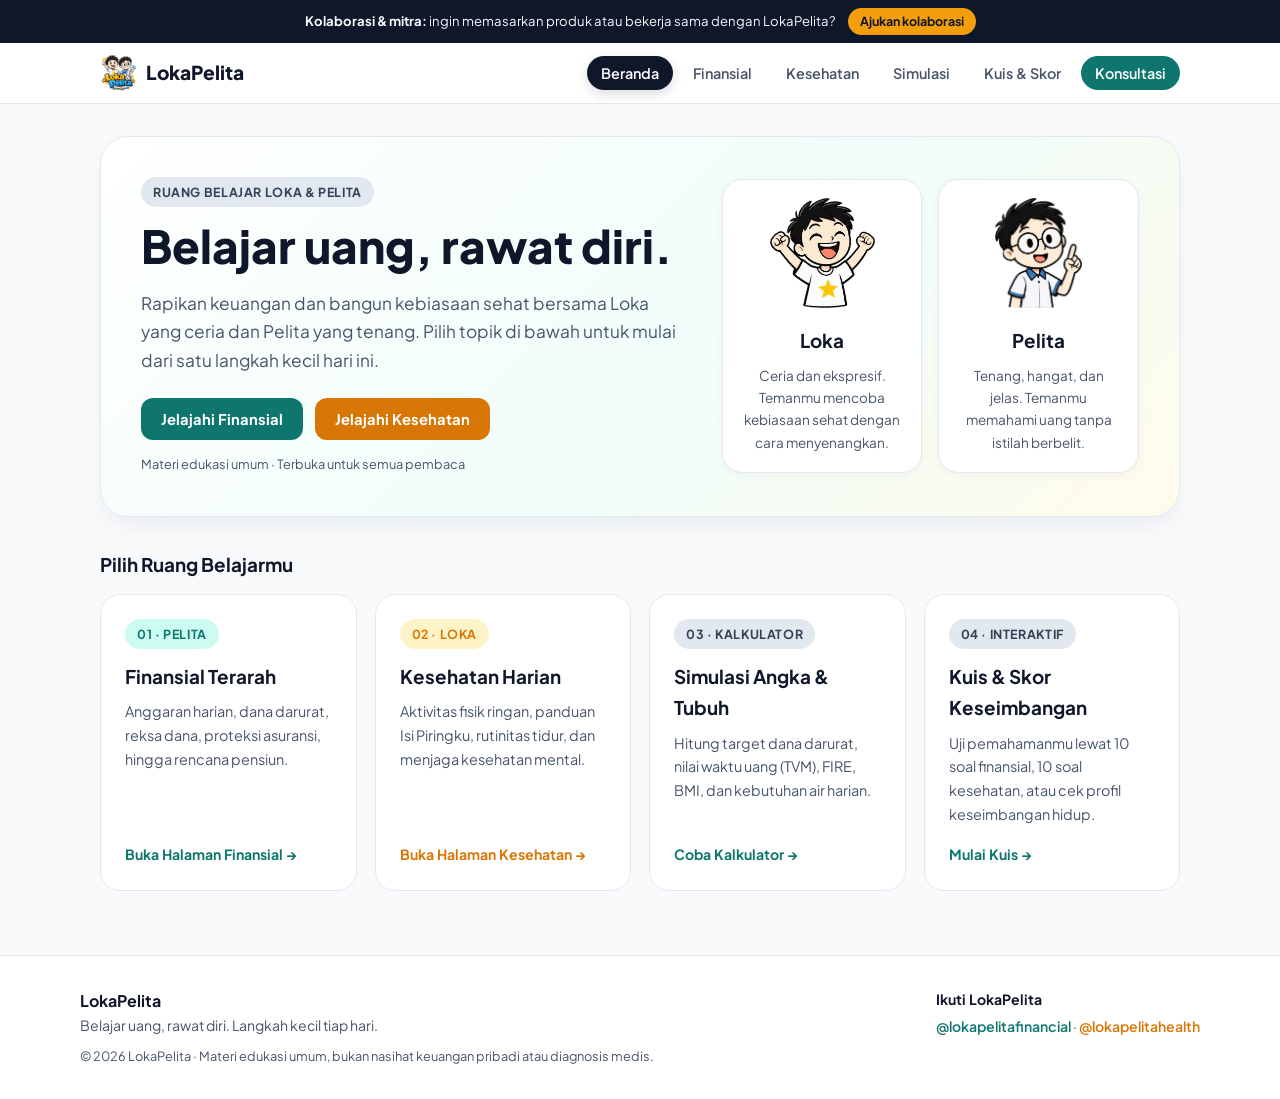
==== commit ada1654f: "Add files via upload" ====
--- a/index.html
+++ b/index.html
@@ -1,367 +1,1316 @@
-<!doctype html>
+<!DOCTYPE html>
 <html lang="id">
 <head>
-<meta charset="utf-8">
-<meta name="viewport" content="width=device-width, initial-scale=1">
-<title>LokaPelita — Belajar Uang, Rawat Diri</title>
-<meta name="description" content="Ruang belajar finansial dan kesehatan sehari-hari bersama Loka & Pelita. Baca panduan singkat, coba kalkulator dana darurat, investasi, dan FIRE, lalu uji pemahamanmu lewat kuis finansial dan kuis kesehatan.">
-<meta name="theme-color" content="#fcfaf4">
-<link rel="canonical" href="https://lokapelita.vercel.app/">
-<meta property="og:type" content="website">
-<meta property="og:url" content="https://lokapelita.vercel.app/">
-<meta property="og:locale" content="id_ID">
-<meta property="og:image" content="https://lokapelita.vercel.app/assets/og-image.png">
-<meta property="og:image:width" content="1200">
-<meta property="og:image:height" content="630">
-<meta property="og:image:alt" content="Loka dan Pelita, teman belajar uang dan kesehatan">
-<meta name="twitter:card" content="summary_large_image">
-<meta name="twitter:image" content="https://lokapelita.vercel.app/assets/og-image.png">
-<meta property="og:title" content="LokaPelita — Belajar Uang, Rawat Diri">
-<meta property="og:description" content="Panduan finansial dan kebiasaan sehat, satu langkah kecil tiap hari.">
-<link rel="icon" href="assets/favicon.png" type="image/png">
-<link rel="stylesheet" href="assets/style.css">
-<script src="assets/app.js" defer></script>
-<script src="assets/tools.js" defer></script>
+  <meta charset="UTF-8" />
+  <meta name="viewport" content="width=device-width, initial-scale=1.0" />
+  <title>LokaPelita — Belajar Uang, Rawat Diri</title>
+  <meta name="description" content="Ruang belajar interaktif keuangan bersama Pelita dan kesehatan bersama Loka. Dilengkapi kalkulator simulasi, kuis edukatif, dan konsultasi." />
+  <link rel="preconnect" href="https://fonts.googleapis.com">
+  <link rel="preconnect" href="https://fonts.gstatic.com" crossorigin>
+  <link href="https://fonts.googleapis.com/css2?family=Plus+Jakarta+Sans:wght@400;500;600;700;800&display=swap" rel="stylesheet">
+  <style>
+    :root {
+      --bg-main: #F8FAFC;
+      --bg-card: #FFFFFF;
+      --text-primary: #0F172A;
+      --text-secondary: #475569;
+      --pelita-primary: #0F766E;
+      --pelita-light: #CCFBF1;
+      --pelita-soft: #F0FDFA;
+      --loka-primary: #D97706;
+      --loka-light: #FEF3C7;
+      --loka-soft: #FFFBEB;
+      --border-color: #E2E8F0;
+      --shadow-sm: 0 2px 8px rgba(15, 23, 42, 0.04);
+      --shadow-md: 0 10px 25px -5px rgba(15, 23, 42, 0.07);
+      --radius-lg: 20px;
+      --radius-md: 14px;
+    }
+
+    * { box-sizing: border-box; margin: 0; padding: 0; }
+    
+    body {
+      font-family: 'Plus Jakarta Sans', -apple-system, BlinkMacSystemFont, sans-serif;
+      background-color: var(--bg-main);
+      color: var(--text-primary);
+      line-height: 1.65;
+      min-height: 100vh;
+      display: flex;
+      flex-direction: column;
+    }
+
+    a { color: inherit; text-decoration: none; }
+
+    /* Top Collab Banner */
+    .top-banner {
+      background: #0F172A;
+      color: #F8FAFC;
+      font-size: 0.82rem;
+      padding: 8px 16px;
+      text-align: center;
+      display: flex;
+      justify-content: center;
+      align-items: center;
+      gap: 12px;
+      flex-wrap: wrap;
+    }
+    .top-banner a {
+      background: #F59E0B;
+      color: #0F172A;
+      font-weight: 700;
+      padding: 3px 12px;
+      border-radius: 999px;
+      font-size: 0.78rem;
+      transition: transform 0.2s ease;
+    }
+    .top-banner a:hover { transform: scale(1.03); }
+
+    /* Sticky Navbar */
+    header {
+      position: sticky;
+      top: 0;
+      z-index: 100;
+      background: rgba(255, 255, 255, 0.92);
+      backdrop-filter: blur(12px);
+      border-bottom: 1px solid var(--border-color);
+    }
+
+    .nav-container {
+      max-width: 1120px;
+      margin: 0 auto;
+      padding: 12px 20px;
+      display: flex;
+      align-items: center;
+      justify-content: space-between;
+      gap: 16px;
+    }
+
+    .brand {
+      display: flex;
+      align-items: center;
+      gap: 10px;
+      font-weight: 800;
+      font-size: 1.2rem;
+      color: var(--text-primary);
+      cursor: pointer;
+    }
+    .brand img {
+      width: 36px;
+      height: 36px;
+      border-radius: 10px;
+      object-fit: cover;
+    }
+
+    .nav-menu {
+      display: flex;
+      align-items: center;
+      gap: 6px;
+      flex-wrap: wrap;
+    }
+
+    .nav-btn {
+      background: transparent;
+      border: none;
+      font-family: inherit;
+      font-size: 0.9rem;
+      font-weight: 600;
+      color: var(--text-secondary);
+      padding: 8px 14px;
+      border-radius: 999px;
+      cursor: pointer;
+      transition: all 0.25s cubic-bezier(0.16, 1, 0.3, 1);
+    }
+
+    .nav-btn:hover {
+      background: #F1F5F9;
+      color: var(--text-primary);
+    }
+
+    .nav-btn.active {
+      background: var(--text-primary);
+      color: #FFFFFF;
+      box-shadow: 0 4px 12px rgba(15, 23, 42, 0.15);
+    }
+
+    .nav-btn.nav-cta {
+      background: var(--pelita-primary);
+      color: #FFFFFF;
+    }
+    .nav-btn.nav-cta:hover { background: #0D9488; }
+    .nav-btn.nav-cta.active {
+      background: #0F172A;
+      outline: 2px solid var(--pelita-primary);
+    }
+
+    /* Mobile Hamburger */
+    .mobile-toggle {
+      display: none;
+      background: #F1F5F9;
+      border: 1px solid var(--border-color);
+      border-radius: 10px;
+      padding: 8px 12px;
+      font-weight: 700;
+      cursor: pointer;
+      font-family: inherit;
+    }
+
+    /* Main Container & Smooth Page Transition */
+    main {
+      flex: 1;
+      max-width: 1120px;
+      width: 100%;
+      margin: 0 auto;
+      padding: 32px 20px 64px;
+    }
+
+    .page-view {
+      display: none;
+      opacity: 0;
+      transform: translateY(14px);
+    }
+
+    .page-view.active {
+      display: block;
+      animation: smoothPageEnter 0.42s cubic-bezier(0.16, 1, 0.3, 1) forwards;
+    }
+
+    @keyframes smoothPageEnter {
+      0% {
+        opacity: 0;
+        transform: translateY(14px);
+      }
+      100% {
+        opacity: 1;
+        transform: translateY(0);
+      }
+    }
+
+    /* Typography & Section Headers */
+    .badge {
+      display: inline-flex;
+      align-items: center;
+      gap: 6px;
+      font-size: 0.78rem;
+      font-weight: 700;
+      text-transform: uppercase;
+      letter-spacing: 0.05em;
+      padding: 5px 12px;
+      border-radius: 999px;
+      margin-bottom: 12px;
+    }
+    .badge-pelita { background: var(--pelita-light); color: var(--pelita-primary); }
+    .badge-loka { background: var(--loka-light); color: var(--loka-primary); }
+    .badge-neutral { background: #E2E8F0; color: #334155; }
+
+    h1 { font-size: clamp(2rem, 4vw, 2.85rem); font-weight: 800; line-height: 1.18; margin-bottom: 16px; }
+    h2 { font-size: clamp(1.5rem, 3vw, 2rem); font-weight: 800; line-height: 1.25; margin-bottom: 10px; }
+    h3 { font-size: 1.18rem; font-weight: 700; margin-bottom: 8px; }
+    p.lead { font-size: 1.08rem; color: var(--text-secondary); max-width: 640px; margin-bottom: 24px; }
+
+    /* Buttons */
+    .btn-group { display: flex; flex-wrap: wrap; gap: 12px; margin-top: 16px; }
+    .btn {
+      display: inline-flex;
+      align-items: center;
+      justify-content: center;
+      gap: 8px;
+      padding: 12px 20px;
+      border-radius: 12px;
+      font-weight: 700;
+      font-size: 0.92rem;
+      cursor: pointer;
+      border: none;
+      font-family: inherit;
+      transition: all 0.2s ease;
+    }
+    .btn-pelita { background: var(--pelita-primary); color: #fff; }
+    .btn-pelita:hover { background: #0D9488; transform: translateY(-1px); }
+    .btn-loka { background: var(--loka-primary); color: #fff; }
+    .btn-loka:hover { background: #B45309; transform: translateY(-1px); }
+    .btn-outline { background: #fff; color: var(--text-primary); border: 1px solid var(--border-color); }
+    .btn-outline:hover { background: #F1F5F9; }
+    .btn-sm { padding: 8px 14px; font-size: 0.84rem; border-radius: 10px; }
+
+    /* Hero Grid (Beranda) */
+    .hero-card {
+      background: linear-gradient(135deg, #FFFFFF 0%, #F0FDFA 55%, #FFFBEB 100%);
+      border: 1px solid var(--border-color);
+      border-radius: 28px;
+      padding: 40px;
+      display: grid;
+      grid-template-columns: 1.25fr 0.95fr;
+      gap: 32px;
+      align-items: center;
+      box-shadow: var(--shadow-md);
+      margin-bottom: 32px;
+    }
+
+    .character-showcase {
+      display: grid;
+      grid-template-columns: 1fr 1fr;
+      gap: 16px;
+    }
+
+    .char-box {
+      background: #FFFFFF;
+      border: 1px solid var(--border-color);
+      border-radius: var(--radius-lg);
+      padding: 18px;
+      text-align: center;
+      box-shadow: var(--shadow-sm);
+    }
+    .char-box img {
+      width: 110px;
+      height: 110px;
+      object-fit: contain;
+      margin-bottom: 10px;
+    }
+
+    /* Quick Navigation Hub Cards on Beranda */
+    .hub-grid {
+      display: grid;
+      grid-template-columns: repeat(auto-fit, minmax(240px, 1fr));
+      gap: 18px;
+    }
+    .hub-card {
+      background: var(--bg-card);
+      border: 1px solid var(--border-color);
+      border-radius: var(--radius-lg);
+      padding: 24px;
+      cursor: pointer;
+      transition: all 0.25s ease;
+      display: flex;
+      flex-direction: column;
+      justify-content: space-between;
+    }
+    .hub-card:hover {
+      transform: translateY(-4px);
+      box-shadow: var(--shadow-md);
+      border-color: #CBD5E1;
+    }
+    .hub-card .hub-arrow {
+      margin-top: 16px;
+      font-weight: 700;
+      font-size: 0.88rem;
+      color: var(--pelita-primary);
+    }
+
+    /* Content Modules Grid */
+    .page-header-banner {
+      background: var(--bg-card);
+      border: 1px solid var(--border-color);
+      border-radius: 24px;
+      padding: 28px 32px;
+      display: flex;
+      align-items: center;
+      justify-content: space-between;
+      gap: 24px;
+      margin-bottom: 28px;
+      box-shadow: var(--shadow-sm);
+    }
+    .page-header-banner img {
+      width: 96px;
+      height: 96px;
+      object-fit: contain;
+      flex-shrink: 0;
+    }
+
+    .modules-grid {
+      display: grid;
+      grid-template-columns: repeat(auto-fit, minmax(310px, 1fr));
+      gap: 20px;
+    }
+
+    .module-card {
+      background: var(--bg-card);
+      border: 1px solid var(--border-color);
+      border-radius: var(--radius-lg);
+      padding: 24px;
+      box-shadow: var(--shadow-sm);
+      display: flex;
+      flex-direction: column;
+      gap: 12px;
+    }
+
+    .module-num {
+      font-size: 0.8rem;
+      font-weight: 800;
+      color: var(--pelita-primary);
+    }
+    .module-num.loka { color: var(--loka-primary); }
+
+    .action-tip {
+      background: #F8FAFC;
+      border-left: 3px solid var(--pelita-primary);
+      padding: 10px 14px;
+      border-radius: 0 10px 10px 0;
+      font-size: 0.9rem;
+    }
+    .action-tip.loka { border-left-color: var(--loka-primary); }
+
+    .ref-list {
+      margin-top: auto;
+      padding-top: 12px;
+      border-top: 1px dashed var(--border-color);
+      font-size: 0.84rem;
+    }
+    .ref-list span {
+      display: block;
+      font-weight: 700;
+      color: var(--text-secondary);
+      margin-bottom: 6px;
+    }
+    .ref-list ul { padding-left: 18px; color: var(--pelita-primary); }
+    .ref-list li { margin-bottom: 4px; }
+    .ref-list a:hover { text-decoration: underline; }
+
+    /* Sub-tabs inside Simulasi & Kuis */
+    .sub-tabs {
+      display: flex;
+      gap: 8px;
+      flex-wrap: wrap;
+      margin-bottom: 24px;
+      background: #E2E8F0;
+      padding: 6px;
+      border-radius: 14px;
+      width: fit-content;
+    }
+    .sub-tab-btn {
+      border: none;
+      background: transparent;
+      font-family: inherit;
+      font-weight: 700;
+      font-size: 0.88rem;
+      padding: 9px 16px;
+      border-radius: 10px;
+      cursor: pointer;
+      color: var(--text-secondary);
+      transition: all 0.2s ease;
+    }
+    .sub-tab-btn.active {
+      background: #FFFFFF;
+      color: var(--text-primary);
+      box-shadow: var(--shadow-sm);
+    }
+
+    .sub-panel { display: none; animation: smoothPageEnter 0.3s ease forwards; }
+    .sub-panel.active { display: block; }
+
+    /* Calculator Forms */
+    .calc-card {
+      background: var(--bg-card);
+      border: 1px solid var(--border-color);
+      border-radius: 22px;
+      padding: 28px;
+      max-width: 680px;
+      box-shadow: var(--shadow-sm);
+    }
+    .form-group { margin-bottom: 16px; }
+    .form-group label {
+      display: block;
+      font-weight: 700;
+      font-size: 0.9rem;
+      margin-bottom: 6px;
+    }
+    .form-control {
+      width: 100%;
+      padding: 11px 14px;
+      border: 1px solid #CBD5E1;
+      border-radius: 10px;
+      font-family: inherit;
+      font-size: 0.95rem;
+    }
+    .form-control:focus { outline: 2px solid var(--pelita-primary); border-color: transparent; }
+    .helper-text { font-size: 0.8rem; color: var(--text-secondary); margin-top: 4px; }
+
+    .result-box {
+      margin-top: 20px;
+      padding: 18px;
+      border-radius: 14px;
+      background: var(--pelita-soft);
+      border: 1px solid var(--pelita-light);
+      display: none;
+    }
+    .result-box.loka {
+      background: var(--loka-soft);
+      border-color: var(--loka-light);
+    }
+    .result-box.show { display: block; animation: smoothPageEnter 0.3s ease; }
+
+    /* Quiz Styling */
+    .quiz-option {
+      display: block;
+      width: 100%;
+      text-align: left;
+      padding: 13px 16px;
+      margin-bottom: 10px;
+      border: 1px solid var(--border-color);
+      border-radius: 12px;
+      background: #FFFFFF;
+      font-family: inherit;
+      font-size: 0.94rem;
+      font-weight: 500;
+      cursor: pointer;
+      transition: all 0.18s ease;
+    }
+    .quiz-option:hover { background: #F8FAFC; border-color: #94A3B8; }
+    .quiz-option.selected { border-color: var(--pelita-primary); background: var(--pelita-soft); font-weight: 700; }
+    .quiz-option.correct { border-color: #16A34A; background: #DCFCE7; color: #14532D; font-weight: 700; }
+    .quiz-option.wrong { border-color: #DC2626; background: #FEE2E2; color: #7F1D1D; }
+
+    /* Footer */
+    footer {
+      background: #FFFFFF;
+      border-top: 1px solid var(--border-color);
+      padding: 32px 20px;
+      margin-top: auto;
+    }
+    .footer-inner {
+      max-width: 1120px;
+      margin: 0 auto;
+      display: flex;
+      justify-content: space-between;
+      align-items: flex-start;
+      flex-wrap: wrap;
+      gap: 24px;
+      font-size: 0.88rem;
+      color: var(--text-secondary);
+    }
+
+    @media (max-width: 820px) {
+      .hero-card { grid-template-columns: 1fr; padding: 24px; }
+      .mobile-toggle { display: block; }
+      .nav-menu {
+        display: none;
+        width: 100%;
+        flex-direction: column;
+        align-items: stretch;
+        padding-top: 12px;
+        border-top: 1px solid var(--border-color);
+      }
+      .nav-menu.open { display: flex; }
+      .nav-container { flex-wrap: wrap; }
+      .page-header-banner { flex-direction: column; text-align: center; }
+    }
+  </style>
 </head>
 <body>
-<svg class="sprite" xmlns="http://www.w3.org/2000/svg" aria-hidden="true">
-  <symbol id="i-arrow" viewBox="0 0 24 24"><path d="M4 12h15m-6-6 6 6-6 6"/></symbol>
-  <symbol id="i-external" viewBox="0 0 24 24"><path d="M7 17 17 7M7 7h10v10"/></symbol>
-  <symbol id="i-down" viewBox="0 0 24 24"><path d="m6 9 6 6 6-6"/></symbol>
-  <symbol id="i-plus" viewBox="0 0 24 24"><path d="M5 12h14m-7-7v14"/></symbol>
-  <symbol id="i-menu" viewBox="0 0 24 24"><path d="M4 6h16M4 12h16M4 18h16"/></symbol>
-  <symbol id="i-wallet" viewBox="0 0 24 24"><path d="M3 7h16a2 2 0 0 1 2 2v9a2 2 0 0 1-2 2H5a2 2 0 0 1-2-2V7Zm0 0 14-3v3m4 5h-5a2 2 0 0 0 0 4h5"/></symbol>
-  <symbol id="i-heart" viewBox="0 0 24 24"><path d="M20.8 8.8c0 4.1-8.8 9.9-8.8 9.9s-8.8-5.8-8.8-9.9A4.5 4.5 0 0 1 12 7a4.5 4.5 0 0 1 8.8 1.8Z"/></symbol>
-  <symbol id="i-book" viewBox="0 0 24 24"><path d="M12 6.5v14M3 4h5a4 4 0 0 1 4 3 4 4 0 0 1 4-3h5v14h-5a4 4 0 0 0-4 2 4 4 0 0 0-4-2H3V4Z"/></symbol>
-  <symbol id="i-insta" viewBox="0 0 24 24"><rect x="3" y="3" width="18" height="18" rx="5"/><circle cx="12" cy="12" r="4"/><path d="M17.5 6.5h.01"/></symbol>
-  <symbol id="i-star" viewBox="0 0 24 24"><path d="M12 1.5c.9 6.4 4.1 9.6 10.5 10.5-6.4.9-9.6 4.1-10.5 10.5C11.1 16.1 7.9 12.9 1.5 12 7.9 11.1 11.1 7.9 12 1.5Z"/></symbol>
-</svg>
-<a class="skip" href="#isi">Lewati ke isi</a>
-<aside class="collab-bar" aria-label="Kolaborasi dan kemitraan"><div class="wrap collab-row"><p><strong>Kolaborasi &amp; mitra:</strong> ingin memasarkan produk atau bekerja sama dengan LokaPelita?</p><a href="https://www.instagram.com/lokapelitafinancial/" target="_blank" rel="noopener noreferrer">Ajukan kolaborasi <svg class="icon" aria-hidden="true"><use href="#i-external"/></svg></a></div></aside>
-<header class="top">
-  <div class="wrap nav-row">
-    <a class="brand" href="#beranda"><img class="brand-logo" src="assets/logo.webp" width="58" height="57" alt=""><span>Loka<span class="brand-blue">Pelita</span></span></a>
-    <button class="menu-toggle" type="button" aria-expanded="false" aria-controls="nav-utama" hidden><svg class="icon"><use href="#i-menu"/></svg><span>Menu</span></button>
-    <nav id="nav-utama" class="nav" aria-label="Navigasi utama">
-      <a href="#finansial">Finansial</a><a href="#kesehatan">Kesehatan</a><a href="#kuis">Kuis Finansial</a><a href="#kuis-kesehatan">Kuis Kesehatan</a>
-      <a class="nav-cta" href="#simulasi">Coba Simulasi <svg class="icon" aria-hidden="true"><use href="#i-external"/></svg></a>
-    </nav>
+
+  <!-- Top Bar -->
+  <div class="top-banner">
+    <span><strong>Kolaborasi &amp; mitra:</strong> ingin memasarkan produk atau bekerja sama dengan LokaPelita?</span>
+    <a href="https://www.instagram.com/lokapelitafinancial/" target="_blank" rel="noopener noreferrer">Ajukan kolaborasi</a>
   </div>
-</header>
-<main id="isi" tabindex="-1">
-  <section class="hero wrap" id="beranda" aria-labelledby="hero-title">
-    <div class="hero-copy">
-      <p class="eyebrow"><span class="kicker-dot"></span> Ruang belajar Loka &amp; Pelita</p>
-      <h1 id="hero-title">Belajar uang,<br><span>rawat diri.</span></h1>
-      <p class="hero-lede">Rapikan keuangan dan bangun kebiasaan sehat bersama Loka yang ceria dan Pelita yang tenang. Mulai dari satu langkah kecil hari ini.</p>
-      <div class="actions">
-        <a class="btn primary" href="#finansial">Jelajahi Finansial <svg class="icon" aria-hidden="true"><use href="#i-arrow"/></svg></a>
-        <a class="btn secondary" href="#kesehatan">Jelajahi Kesehatan</a>
-      </div>
-      <p class="hero-foot"><svg class="icon" aria-hidden="true"><use href="#i-book"/></svg> Materi edukasi umum · Terbuka untuk semua pembaca</p>
+
+  <!-- Navbar -->
+  <header>
+    <div class="nav-container">
+      <div class="brand" onclick="navigateTo('beranda')">
+        <img src="assets/logo.webp" alt="Logo LokaPelita" onerror="this.style.display='none'">
+        <span>LokaPelita</span>
+      </div>
+
+      <button class="mobile-toggle" onclick="toggleMobileMenu()" aria-label="Buka Menu">☰ Menu</button>
+
+      <nav class="nav-menu" id="navMenu">
+        <button class="nav-btn active" data-page="beranda" onclick="navigateTo('beranda')">Beranda</button>
+        <button class="nav-btn" data-page="finansial" onclick="navigateTo('finansial')">Finansial</button>
+        <button class="nav-btn" data-page="kesehatan" onclick="navigateTo('kesehatan')">Kesehatan</button>
+        <button class="nav-btn" data-page="simulasi" onclick="navigateTo('simulasi')">Simulasi</button>
+        <button class="nav-btn" data-page="kuis" onclick="navigateTo('kuis')">Kuis &amp; Skor</button>
+        <button class="nav-btn nav-cta" data-page="konsultasi" onclick="navigateTo('konsultasi')">Konsultasi</button>
+      </nav>
     </div>
-    <div class="hero-art">
-      <div class="hero-art-label" aria-hidden="true"><span class="light-dot"></span> TEMAN BELAJAR HARIAN</div>
-      <svg class="hero-spark spark-a" aria-hidden="true"><use href="#i-star"/></svg>
-      <svg class="hero-spark spark-b" aria-hidden="true"><use href="#i-star"/></svg>
-      <div class="portrait portrait-loka">
-        <span class="portrait-shape" aria-hidden="true"></span>
-        <img src="assets/loka-happy.webp" width="410" height="429" alt="Loka tersenyum ceria" fetchpriority="high">
-        <span class="name-tag">Loka</span>
-      </div>
-      <div class="portrait portrait-pelita">
-        <span class="portrait-shape" aria-hidden="true"></span>
-        <img src="assets/pelita-explaining.webp" width="355" height="450" alt="Pelita sedang menjelaskan" fetchpriority="high">
-        <span class="name-tag">Pelita</span>
-      </div>
-      <span class="art-foot" aria-hidden="true"><i></i> LANGKAH KECIL TIAP HARI <i></i></span>
+  </header>
+
+  <!-- Main Multi-Page Viewport -->
+  <main>
+
+    <!-- ==================== HALAMAN 1: BERANDA ==================== -->
+    <section id="page-beranda" class="page-view active">
+      <div class="hero-card">
+        <div>
+          <span class="badge badge-neutral">Ruang belajar Loka &amp; Pelita</span>
+          <h1>Belajar uang, rawat diri.</h1>
+          <p class="lead">Rapikan keuangan dan bangun kebiasaan sehat bersama Loka yang ceria dan Pelita yang tenang. Pilih topik di bawah untuk mulai dari satu langkah kecil hari ini.</p>
+          <div class="btn-group">
+            <button class="btn btn-pelita" onclick="navigateTo('finansial')">Jelajahi Finansial</button>
+            <button class="btn btn-loka" onclick="navigateTo('kesehatan')">Jelajahi Kesehatan</button>
+          </div>
+          <p class="helper-text" style="margin-top: 14px;">Materi edukasi umum · Terbuka untuk semua pembaca</p>
+        </div>
+
+        <div class="character-showcase">
+          <div class="char-box">
+            <img src="assets/loka-happy.webp" alt="Loka tersenyum ceria">
+            <h3>Loka</h3>
+            <p style="font-size: 0.85rem; color: var(--text-secondary);">Ceria dan ekspresif. Temanmu mencoba kebiasaan sehat dengan cara menyenangkan.</p>
+          </div>
+          <div class="char-box">
+            <img src="assets/pelita-explaining.webp" alt="Pelita menjelaskan">
+            <h3>Pelita</h3>
+            <p style="font-size: 0.85rem; color: var(--text-secondary);">Tenang, hangat, dan jelas. Temanmu memahami uang tanpa istilah berbelit.</p>
+          </div>
+        </div>
+      </div>
+
+      <h3 style="margin-bottom: 14px;">Pilih Ruang Belajarmu</h3>
+      <div class="hub-grid">
+        <div class="hub-card" onclick="navigateTo('finansial')">
+          <div>
+            <span class="badge badge-pelita">01 · Pelita</span>
+            <h3>Finansial Terarah</h3>
+            <p style="font-size: 0.9rem; color: var(--text-secondary);">Anggaran harian, dana darurat, reksa dana, proteksi asuransi, hingga rencana pensiun.</p>
+          </div>
+          <div class="hub-arrow">Buka Halaman Finansial →</div>
+        </div>
+
+        <div class="hub-card" onclick="navigateTo('kesehatan')">
+          <div>
+            <span class="badge badge-loka">02 · Loka</span>
+            <h3>Kesehatan Harian</h3>
+            <p style="font-size: 0.9rem; color: var(--text-secondary);">Aktivitas fisik ringan, panduan Isi Piringku, rutinitas tidur, dan menjaga kesehatan mental.</p>
+          </div>
+          <div class="hub-arrow" style="color: var(--loka-primary);">Buka Halaman Kesehatan →</div>
+        </div>
+
+        <div class="hub-card" onclick="navigateTo('simulasi')">
+          <div>
+            <span class="badge badge-neutral">03 · Kalkulator</span>
+            <h3>Simulasi Angka &amp; Tubuh</h3>
+            <p style="font-size: 0.9rem; color: var(--text-secondary);">Hitung target dana darurat, nilai waktu uang (TVM), FIRE, BMI, dan kebutuhan air harian.</p>
+          </div>
+          <div class="hub-arrow">Coba Kalkulator →</div>
+        </div>
+
+        <div class="hub-card" onclick="navigateTo('kuis')">
+          <div>
+            <span class="badge badge-neutral">04 · Interaktif</span>
+            <h3>Kuis &amp; Skor Keseimbangan</h3>
+            <p style="font-size: 0.9rem; color: var(--text-secondary);">Uji pemahamanmu lewat 10 soal finansial, 10 soal kesehatan, atau cek profil keseimbangan hidup.</p>
+          </div>
+          <div class="hub-arrow">Mulai Kuis →</div>
+        </div>
+      </div>
+    </section>
+
+    <!-- ==================== HALAMAN 2: FINANSIAL ==================== -->
+    <section id="page-finansial" class="page-view">
+      <div class="page-header-banner">
+        <div>
+          <span class="badge badge-pelita">01 · Finansial bersama Pelita</span>
+          <h2>Uang lebih terarah.</h2>
+          <p style="color: var(--text-secondary);">“Kita mulai dari apa yang bisa kamu ukur.” Atur pengeluaran hari ini, pahami risikonya, lalu siapkan tujuan jangka panjang.</p>
+          <div class="btn-group">
+            <button class="btn btn-pelita btn-sm" onclick="navigateTo('simulasi', 'calc-darurat')">Buka Kalkulator Keuangan</button>
+            <button class="btn btn-outline btn-sm" onclick="navigateTo('kuis', 'quiz-finansial')">Ikuti Kuis Finansial</button>
+          </div>
+        </div>
+        <img src="assets/pelita-teaching.webp" alt="Pelita mengajar">
+      </div>
+
+      <div class="modules-grid">
+        <!-- 01 Anggaran -->
+        <article class="module-card">
+          <span class="module-num">01 · ANGGARAN</span>
+          <h3>Gajian lewat, saldo ikut lewat?</h3>
+          <p style="font-size: 0.92rem;">Catat uang masuk dan keluar selama satu minggu. Tandai pengeluaran wajib seperti makan dan transportasi, lalu pisahkan pengeluaran yang bisa ditunda.</p>
+          <div class="action-tip"><strong>Coba hari ini:</strong> pilih satu pengeluaran yang ingin dibatasi minggu depan dan pantau hasilnya setelah 7 hari.</div>
+          <p style="font-size: 0.86rem; color: var(--text-secondary);"><strong>Urutan fondasi:</strong> 1. Arus kas → 2. Dana darurat → 3. Proteksi → 4. Investasi → 5. Pensiun.</p>
+          <div class="ref-list">
+            <span>Referensi belajar:</span>
+            <ul>
+              <li><a href="https://katadata.co.id/lifestyle/varia/6ae31d61dac87/metode-503020-cara-mengatur-gaji-dan-keuangan-bulanan" target="_blank" rel="noopener noreferrer">Katadata: Metode 50/30/20 mengatur gaji bulanan</a></li>
+              <li><a href="https://www.antaranews.com/berita/5676352/10-cara-mengatur-keuangan-bulanan-agar-gaji-tidak-cepat-habis" target="_blank" rel="noopener noreferrer">Antara: 10 cara mengatur keuangan bulanan</a></li>
+            </ul>
+          </div>
+        </article>
+
+        <!-- 02 Dana Darurat -->
+        <article class="module-card">
+          <span class="module-num">02 · DANA DARURAT</span>
+          <h3>Siapkan cadangan untuk hal tak terduga</h3>
+          <p style="font-size: 0.92rem;">Dana darurat adalah uang cadangan untuk kebutuhan mendesak saat pendapatan turun atau muncul biaya tak terduga. Hitung pengeluaran pokok bulanan terlebih dahulu.</p>
+          <div class="action-tip"><strong>Coba hari ini:</strong> pisahkan cadangan dari rekening belanja harian di instrumen yang mudah dicairkan.</div>
+          <button class="btn btn-outline btn-sm" onclick="navigateTo('simulasi', 'calc-darurat')">Hitung Target Dana Darurat →</button>
+          <div class="ref-list">
+            <span>Referensi belajar:</span>
+            <ul>
+              <li><a href="https://pegadaian.co.id/artikel/keuangan/ketahui-berapa-dana-darurat-yang-wajib-kamu-punya" target="_blank" rel="noopener noreferrer">Pegadaian: Berapa besaran dana darurat ideal?</a></li>
+              <li><a href="https://www.kompas.tv/ekonomi/628433/3-tempat-simpan-dana-darurat-yang-aman-menurut-ojk" target="_blank" rel="noopener noreferrer">Kompas TV: 3 tempat simpan dana darurat aman</a></li>
+            </ul>
+          </div>
+        </article>
+
+        <!-- 03 Investasi -->
+        <article class="module-card">
+          <span class="module-num">03 · INVESTASI</span>
+          <h3>Kenali reksa dana dan risikonya</h3>
+          <p style="font-size: 0.92rem;">Reksa dana menghimpun dana investor untuk dikelola manajer investasi pada pasar uang, obligasi, atau saham. Nilainya bisa turun dan hasilnya tidak dijamin.</p>
+          <div class="action-tip"><strong>Sebelum memilih:</strong> baca prospektus dan ringkasan produk. Perhatikan aset dasar, biaya, risiko, dan aturan pencairan.</div>
+          <button class="btn btn-outline btn-sm" onclick="navigateTo('simulasi', 'calc-tvm')">Simulasi Nilai Waktu Uang →</button>
+          <div class="ref-list">
+            <span>Referensi belajar:</span>
+            <ul>
+              <li><a href="https://sikapiuangmu.ojk.go.id" target="_blank" rel="noopener noreferrer">Portal Edukasi Pasar Modal (Sikapi Uangmu OJK)</a></li>
+              <li><a href="https://www.antaranews.com/berita/5695820/mau-mulai-investasi-ini-perbandingan-reksa-dana-dan-emas-untuk-pemula" target="_blank" rel="noopener noreferrer">Antara: Perbandingan reksa dana dan emas</a></li>
+            </ul>
+          </div>
+        </article>
+
+        <!-- 04 Asuransi -->
+        <article class="module-card">
+          <span class="module-num">04 · ASURANSI</span>
+          <h3>Kenali perlindungan sebelum membeli polis</h3>
+          <p style="font-size: 0.92rem;">Asuransi menanggung risiko tertentu sesuai polis. Cek perlindungan yang sudah dimiliki seperti JKN atau fasilitas kantor sebelum menambah polis baru.</p>
+          <div class="action-tip"><strong>Coba hari ini:</strong> bandingkan dua polis serupa dan minta penjelasan tertulis mengenai pengecualian serta masa tunggu.</div>
+          <div class="ref-list">
+            <span>Referensi belajar:</span>
+            <ul>
+              <li><a href="https://keuangan.kontan.co.id/news/berniat-membeli-produk-asuransi-cek-tips-dari-ojk" target="_blank" rel="noopener noreferrer">Kontan: Tips memilih produk asuransi dari OJK</a></li>
+              <li><a href="https://sikapiuangmu.ojk.go.id" target="_blank" rel="noopener noreferrer">Seri Literasi Keuangan Asuransi (OJK)</a></li>
+            </ul>
+          </div>
+        </article>
+
+        <!-- 05 Pensiun -->
+        <article class="module-card">
+          <span class="module-num">05 · PERENCANAAN PENSIUN</span>
+          <h3>Mulai dari pengeluaran, bukan angka besar</h3>
+          <p style="font-size: 0.92rem;">Bayangkan pengeluaran rutin saat pensiun, lalu kurangi dengan penghasilan pensiun bulanan yang tersedia. Selisihnya perlu ditopang tabungan atau investasi.</p>
+          <div class="action-tip"><strong>Coba hari ini:</strong> pisahkan dana pensiun dari dana darurat dan tentukan setoran bulanan yang realistis.</div>
+          <button class="btn btn-outline btn-sm" onclick="navigateTo('simulasi', 'calc-fire')">Jajaki Target Pensiun FIRE →</button>
+          <div class="ref-list">
+            <span>Referensi belajar:</span>
+            <ul>
+              <li><a href="https://www.kompas.tv/ekonomi/616671/7-tips-menyiapkan-dana-pensiun-agar-hidup-tenang-di-masa-tua" target="_blank" rel="noopener noreferrer">Kompas TV: 7 tips menyiapkan dana pensiun</a></li>
+              <li><a href="https://sikapiuangmu.ojk.go.id" target="_blank" rel="noopener noreferrer">Panduan Perencanaan Pensiun (OJK)</a></li>
+            </ul>
+          </div>
+        </article>
+      </div>
+    </section>
+
+    <!-- ==================== HALAMAN 3: KESEHATAN ==================== -->
+    <section id="page-kesehatan" class="page-view">
+      <div class="page-header-banner">
+        <div>
+          <span class="badge badge-loka">02 · Kesehatan bersama Loka</span>
+          <h2>Rawat diri, pelan-pelan.</h2>
+          <p style="color: var(--text-secondary);">“Jalan santai juga hitungannya bergerak!” Pilih satu kebiasaan yang terasa paling mungkin untuk kamu coba hari ini.</p>
+          <div class="btn-group">
+            <button class="btn btn-loka btn-sm" onclick="navigateTo('simulasi', 'calc-bmi')">Cek BMI &amp; Kebutuhan Air</button>
+            <button class="btn btn-outline btn-sm" onclick="navigateTo('kuis', 'quiz-kesehatan')">Ikuti Kuis Kesehatan</button>
+          </div>
+        </div>
+        <img src="assets/loka-health-running.webp" alt="Loka berlari">
+      </div>
+
+      <div class="modules-grid">
+        <!-- 01 Aktivitas Fisik -->
+        <article class="module-card">
+          <span class="module-num loka">01 · AKTIVITAS FISIK</span>
+          <h3>Jalan santai untuk mulai bergerak</h3>
+          <p style="font-size: 0.92rem;">Berjalan kaki, bersepeda, dan menari termasuk aktivitas fisik. Pilih yang kamu sukai dan sesuaikan durasi serta intensitasnya dengan kemampuan tubuhmu.</p>
+          <div class="action-tip loka"><strong>Coba hari ini:</strong> sisipkan jalan santai 10–15 menit setelah makan siang atau jeda peregangan di sela duduk lama.</div>
+          <div class="ref-list">
+            <span>Referensi belajar:</span>
+            <ul>
+              <li><a href="https://www.alodokter.com/manfaat-latihan-kebugaran-jasmani-bagi-fisik-dan-mental" target="_blank" rel="noopener noreferrer">Alodokter: Manfaat latihan kebugaran jasmani</a></li>
+              <li><a href="https://www.antaranews.com/berita/5766584/berapa-menit-jalan-kaki-untuk-menjaga-kesehatan-jantung" target="_blank" rel="noopener noreferrer">Antara: Durasi jalan kaki untuk kesehatan jantung</a></li>
+            </ul>
+          </div>
+        </article>
+
+        <!-- 02 Pola Makan -->
+        <article class="module-card">
+          <span class="module-num loka">02 · POLA MAKAN SEHAT</span>
+          <h3>Atur pola makan tanpa aturan ekstrem</h3>
+          <p style="font-size: 0.92rem;">Panduan <strong>Isi Piringku</strong> membagi piring makan menjadi: Sayur (1/3), Buah (1/6), Makanan pokok (1/3), dan Lauk pauk (1/6).</p>
+          <div class="action-tip loka"><strong>Coba hari ini:</strong> utamakan air putih dan cek label gula, garam, serta lemak pada makanan kemasan.</div>
+          <div class="ref-list">
+            <span>Referensi belajar:</span>
+            <ul>
+              <li><a href="https://www.ekahospital.com/better-healths/memahami-panduan-gizi-seimbang-yang-tepat" target="_blank" rel="noopener noreferrer">Eka Hospital: Panduan gizi seimbang Isi Piringku</a></li>
+              <li><a href="https://gorontalo.antaranews.com/berita/259395/bpom-perhatikan-isi-piringku-dan-ing-untuk-asupan-gizi-seimbang" target="_blank" rel="noopener noreferrer">Antara: BPOM &amp; Informasi Nilai Gizi</a></li>
+            </ul>
+          </div>
+        </article>
+
+        <!-- 03 Rutinitas Malam -->
+        <article class="module-card">
+          <span class="module-num loka">03 · RUTINITAS MALAM</span>
+          <h3>Biasakan jadwal tidur yang lebih teratur</h3>
+          <p style="font-size: 0.92rem;">Gunakan jam tidur dan bangun yang konsisten setiap hari. Siapkan suasana kamar yang tenang dan hindari konsumsi kafein mendekati waktu tidur.</p>
+          <div class="action-tip loka"><strong>Coba hari ini:</strong> kurangi paparan layar gawai 30 menit sebelum jam tidur targetmu.</div>
+          <div class="ref-list">
+            <span>Referensi belajar:</span>
+            <ul>
+              <li><a href="https://www.alodokter.com/kesulitan-tidur-coba-terapkan-sleep-hygiene" target="_blank" rel="noopener noreferrer">Alodokter: Terapkan sleep hygiene untuk sulit tidur</a></li>
+              <li><a href="https://www.antaranews.com/berita/5681593/apa-itu-sleep-hygiene-ini-manfaat-dan-10-cara-menerapkannya-agar-tidur-nyenyak" target="_blank" rel="noopener noreferrer">Antara: 10 cara menerapkan sleep hygiene</a></li>
+            </ul>
+          </div>
+        </article>
+
+        <!-- 04 Kesehatan Mental -->
+        <article class="module-card">
+          <span class="module-num loka">04 · KESEHATAN MENTAL</span>
+          <h3>Ambil jeda dan rawat pikiranmu</h3>
+          <p style="font-size: 0.92rem;">Saat tertekan, berhenti sejenak: rasakan telapak kaki menyentuh lantai dan kenali suara di sekitarmu. Jika keluhan menetap, hubungi tenaga kesehatan atau layanan Kemenkes 119.</p>
+          <div class="action-tip loka"><strong>Setelah jeda:</strong> tulis hal yang membebani dan pecah menjadi satu langkah kecil yang bisa dikerjakan hari ini.</div>
+          <div class="ref-list">
+            <span>Referensi belajar:</span>
+            <ul>
+              <li><a href="https://www.alodokter.com/tidak-hanya-sehat-badan-kesehatan-mental-juga-penting-dijaga" target="_blank" rel="noopener noreferrer">Alodokter: 7 cara menjaga kesehatan mental</a></li>
+              <li><a href="https://www.alodokter.com/cari-tahu-informasi-seputar-kesehatan-mental-di-sini" target="_blank" rel="noopener noreferrer">Alodokter: Pentingnya merawat kesehatan mental</a></li>
+            </ul>
+          </div>
+        </article>
+      </div>
+    </section>
+
+    <!-- ==================== HALAMAN 4: SIMULASI ==================== -->
+    <section id="page-simulasi" class="page-view">
+      <span class="badge badge-neutral">03 · Alat Belajar Interaktif</span>
+      <h2>Coba hitung skenariomu.</h2>
+      <p class="lead">Pilih kalkulator di bawah. Semua perhitungan berjalan langsung di perangkatmu dan tidak disimpan ke server mana pun.</p>
+
+      <!-- Sub-menu Kalkulator -->
+      <div class="sub-tabs" role="tablist">
+        <button class="sub-tab-btn active" data-sub="calc-darurat" onclick="switchSubTab('simulasi', 'calc-darurat')">Dana Darurat</button>
+        <button class="sub-tab-btn" data-sub="calc-tvm" onclick="switchSubTab('simulasi', 'calc-tvm')">Nilai Waktu Uang</button>
+        <button class="sub-tab-btn" data-sub="calc-fire" onclick="switchSubTab('simulasi', 'calc-fire')">Pensiun FIRE</button>
+        <button class="sub-tab-btn" data-sub="calc-bmi" onclick="switchSubTab('simulasi', 'calc-bmi')">Kalkulator BMI</button>
+        <button class="sub-tab-btn" data-sub="calc-air" onclick="switchSubTab('simulasi', 'calc-air')">Kebutuhan Air</button>
+      </div>
+
+      <!-- 1. Kalkulator Dana Darurat -->
+      <div id="sub-calc-darurat" class="sub-panel active">
+        <div class="calc-card">
+          <span class="badge badge-pelita">Pelita · Cadangan Risiko</span>
+          <h3>Berapa target dana daruratmu?</h3>
+          <p class="helper-text" style="margin-bottom: 16px;">Simulasi 3–6 bulan pengeluaran pokok untuk lajang, atau 6–12 bulan untuk menikah.</p>
+          <div class="form-group">
+            <label for="ed-expense">Pengeluaran pokok per bulan (Rp)</label>
+            <input type="number" id="ed-expense" class="form-control" value="4000000" min="0" step="100000">
+          </div>
+          <div class="form-group">
+            <label for="ed-status">Status</label>
+            <select id="ed-status" class="form-control">
+              <option value="single">Lajang (cadangan 3–6 bulan)</option>
+              <option value="married">Menikah (cadangan 6–12 bulan)</option>
+            </select>
+          </div>
+          <button class="btn btn-pelita" onclick="calcEmergencyFund()">Hitung Target</button>
+          <div id="res-darurat" class="result-box"></div>
+        </div>
+      </div>
+
+      <!-- 2. Kalkulator TVM -->
+      <div id="sub-calc-tvm" class="sub-panel">
+        <div class="calc-card">
+          <span class="badge badge-pelita">Pelita · Investasi</span>
+          <h3>Nilai waktu uang (Future Value)</h3>
+          <p class="helper-text" style="margin-bottom: 16px;">Simulasi pertumbuhan dana dengan setoran rutin bulanan dan imbal hasil efektif tahunan.</p>
+          <div class="form-group">
+            <label for="tvm-pv">Modal awal (Rp)</label>
+            <input type="number" id="tvm-pv" class="form-control" value="10000000" min="0">
+          </div>
+          <div class="form-group">
+            <label for="tvm-pmt">Setoran per bulan (Rp)</label>
+            <input type="number" id="tvm-pmt" class="form-control" value="1000000" min="0">
+          </div>
+          <div class="form-group">
+            <label for="tvm-years">Jangka waktu (tahun)</label>
+            <input type="number" id="tvm-years" class="form-control" value="5" min="1" max="50">
+          </div>
+          <div class="form-group">
+            <label for="tvm-rate">Asumsi imbal hasil per tahun (%)</label>
+            <input type="number" id="tvm-rate" class="form-control" value="6" step="0.1">
+          </div>
+          <button class="btn btn-pelita" onclick="calcTVM()">Hitung Nilai Uang</button>
+          <div id="res-tvm" class="result-box"></div>
+        </div>
+      </div>
+
+      <!-- 3. Kalkulator FIRE -->
+      <div id="sub-calc-fire" class="sub-panel">
+        <div class="calc-card">
+          <span class="badge badge-pelita">Pelita · Kemandirian Finansial</span>
+          <h3>Rencanakan target FIRE</h3>
+          <p class="helper-text" style="margin-bottom: 16px;">Rumus: (Pengeluaran bulanan − Pendapatan pasif lain) × 12 ÷ Tingkat penarikan awal (%).</p>
+          <div class="form-group">
+            <label for="fire-exp">Pengeluaran per bulan saat pensiun (Rp)</label>
+            <input type="number" id="fire-exp" class="form-control" value="6000000" min="0">
+          </div>
+          <div class="form-group">
+            <label for="fire-passive">Pendapatan rutin lain saat pensiun (Rp/bulan)</label>
+            <input type="number" id="fire-passive" class="form-control" value="1000000" min="0">
+          </div>
+          <div class="form-group">
+            <label for="fire-swr">Tingkat penarikan awal per tahun (%)</label>
+            <input type="number" id="fire-swr" class="form-control" value="4" min="1" max="10" step="0.5">
+          </div>
+          <button class="btn btn-pelita" onclick="calcFIRE()">Hitung Target FIRE</button>
+          <div id="res-fire" class="result-box"></div>
+        </div>
+      </div>
+
+      <!-- 4. Kalkulator BMI -->
+      <div id="sub-calc-bmi" class="sub-panel">
+        <div class="calc-card">
+          <span class="badge badge-loka">Loka · Berat Badan</span>
+          <h3>Kalkulator Body Mass Index (BMI)</h3>
+          <p class="helper-text" style="margin-bottom: 16px;">Kategori batas Indonesia: &lt;18,5 kurang, 18,5–24,9 normal, 25–26,9 berat berlebih, ≥27 obesitas.</p>
+          <div class="form-group">
+            <label for="bmi-height">Tinggi badan (cm)</label>
+            <input type="number" id="bmi-height" class="form-control" value="165" min="100" max="250">
+          </div>
+          <div class="form-group">
+            <label for="bmi-weight">Berat badan (kg)</label>
+            <input type="number" id="bmi-weight" class="form-control" value="60" min="25" max="250" step="0.5">
+          </div>
+          <button class="btn btn-loka" onclick="calcBMI()">Hitung BMI</button>
+          <div id="res-bmi" class="result-box loka"></div>
+        </div>
+      </div>
+
+      <!-- 5. Kalkulator Kebutuhan Air -->
+      <div id="sub-calc-air" class="sub-panel">
+        <div class="calc-card">
+          <span class="badge badge-loka">Loka · Hidrasi</span>
+          <h3>Kebutuhan air putih harian</h3>
+          <p class="helper-text" style="margin-bottom: 16px;">Perkiraan: berat badan × 30 ml (ringan), 35 ml (sedang), atau 40 ml (aktif).</p>
+          <div class="form-group">
+            <label for="water-weight">Berat badan (kg)</label>
+            <input type="number" id="water-weight" class="form-control" value="60" min="25" max="250">
+          </div>
+          <div class="form-group">
+            <label for="water-act">Aktivitas harian</label>
+            <select id="water-act" class="form-control">
+              <option value="30">Ringan (banyak duduk)</option>
+              <option value="35" selected>Sedang (olahraga 1–3 kali/minggu)</option>
+              <option value="40">Aktif (olahraga 4+ kali/minggu atau kerja fisik)</option>
+            </select>
+          </div>
+          <button class="btn btn-loka" onclick="calcWater()">Hitung Kebutuhan Air</button>
+          <div id="res-air" class="result-box loka"></div>
+        </div>
+      </div>
+    </section>
+
+    <!-- ==================== HALAMAN 5: KUIS & SKOR ==================== -->
+    <section id="page-kuis" class="page-view">
+      <span class="badge badge-neutral">04 · Uji Pemahaman</span>
+      <h2>Kuis &amp; Skor Keseimbangan.</h2>
+      <p class="lead">Pilih topik kuis di bawah untuk menguji pemahamanmu sekaligus mendapatkan penjelasan singkat.</p>
+
+      <div class="sub-tabs">
+        <button class="sub-tab-btn active" data-sub="quiz-finansial" onclick="switchSubTab('kuis', 'quiz-finansial')">Kuis Finansial Pelita</button>
+        <button class="sub-tab-btn" data-sub="quiz-kesehatan" onclick="switchSubTab('kuis', 'quiz-kesehatan')">Kuis Kesehatan Loka</button>
+        <button class="sub-tab-btn" data-sub="quiz-balance" onclick="switchSubTab('kuis', 'quiz-balance')">Skor Keseimbangan Hidup</button>
+      </div>
+
+      <!-- Kuis Finansial -->
+      <div id="sub-quiz-finansial" class="sub-panel active">
+        <div class="calc-card" id="fin-quiz-box"></div>
+      </div>
+
+      <!-- Kuis Kesehatan -->
+      <div id="sub-quiz-kesehatan" class="sub-panel">
+        <div class="calc-card" id="health-quiz-box"></div>
+      </div>
+
+      <!-- Skor Keseimbangan Hidup -->
+      <div id="sub-quiz-balance" class="sub-panel">
+        <div class="calc-card">
+          <span class="badge badge-neutral">Refleksi 6 Pertanyaan</span>
+          <h3>Cek Skor Keseimbangan Hidupmu</h3>
+          <div class="form-group">
+            <label>1. Seberapa rutin kamu mencatat pengeluaran bulanan?</label>
+            <select id="bal-1" class="form-control">
+              <option value="1">Hampir tidak pernah</option>
+              <option value="2">Kadang-kadang</option>
+              <option value="3">Rutin tiap bulan</option>
+            </select>
+          </div>
+          <div class="form-group">
+            <label>2. Bagaimana dana daruratmu saat ini?</label>
+            <select id="bal-2" class="form-control">
+              <option value="1">Belum ada</option>
+              <option value="2">Ada, kurang dari 3 bulan pengeluaran</option>
+              <option value="3">Sudah 3 bulan pengeluaran atau lebih</option>
+            </select>
+          </div>
+          <div class="form-group">
+            <label>3. Sudah mengecek manfaat perlindungan (JKN/asuransi)?</label>
+            <select id="bal-3" class="form-control">
+              <option value="1">Belum</option>
+              <option value="2">Sebagian</option>
+              <option value="3">Sudah paham detailnya</option>
+            </select>
+          </div>
+          <div class="form-group">
+            <label>4. Seberapa sering kamu bergerak atau berolahraga?</label>
+            <select id="bal-4" class="form-control">
+              <option value="1">Hampir tidak pernah</option>
+              <option value="2">1–2 kali per minggu</option>
+              <option value="3">3 kali atau lebih per minggu</option>
+            </select>
+          </div>
+          <div class="form-group">
+            <label>5. Bagaimana pola tidurmu?</label>
+            <select id="bal-5" class="form-control">
+              <option value="1">Sering kurang dari 6 jam</option>
+              <option value="2">Kadang tidak teratur</option>
+              <option value="3">Umumnya 7–9 jam dan teratur</option>
+            </select>
+          </div>
+          <div class="form-group">
+            <label>6. Seberapa sering piringmu berisi sayur dan buah?</label>
+            <select id="bal-6" class="form-control">
+              <option value="1">Jarang</option>
+              <option value="2">Kadang-kadang</option>
+              <option value="3">Hampir setiap makan</option>
+            </select>
+          </div>
+          <button class="btn btn-pelita" onclick="calcLifeBalance()">Lihat Profilku</button>
+          <div id="res-balance" class="result-box"></div>
+        </div>
+      </div>
+    </section>
+
+    <!-- ==================== HALAMAN 6: KONSULTASI ==================== -->
+    <section id="page-konsultasi" class="page-view">
+      <span class="badge badge-neutral">05 · Panduan Memilih &amp; Diskusi</span>
+      <h2>Cek sebelum memilih.</h2>
+      <p class="lead">Gunakan pertanyaan berikut untuk menimbang produk atau jasa sebelum mengambil keputusan penting.</p>
+
+      <div class="modules-grid" style="margin-bottom: 32px;">
+        <div class="module-card">
+          <h3>Emas digital</h3>
+          <p style="font-size: 0.9rem; color: var(--text-secondary);">Berapa selisih harga beli dan jual? Cek biaya transaksi dan syarat pencairan fisik. Pastikan penyedianya jelas, berizin, dan jelas bukti kepemilikannya.</p>
+        </div>
+        <div class="module-card">
+          <h3>Asuransi kesehatan, sakit kritis, &amp; jiwa</h3>
+          <p style="font-size: 0.9rem; color: var(--text-secondary);">Asuransi kesehatan menanggung perawatan, sakit kritis memberi santunan diagnosis penyakit tertentu, dan jiwa memberi uang pertanggungan ahli waris. Baca pengecualian &amp; masa tunggu.</p>
+        </div>
+        <div class="module-card">
+          <h3>Perencana keuangan</h3>
+          <p style="font-size: 0.9rem; color: var(--text-secondary);">Apa ruang lingkup jasanya? Tanyakan kualifikasi sertifikasi, struktur biaya, dan transparansi apakah ada komisi dari produk yang ditawarkan.</p>
+        </div>
+      </div>
+
+      <div class="modules-grid">
+        <div class="module-card" style="border-color: var(--pelita-primary);">
+          <span class="badge badge-pelita">Konsultasi Keuangan</span>
+          <h3>Diskusi dengan Perencana Keuangan CFP®</h3>
+          <p style="font-size: 0.92rem;">Bahas anggaran, dana darurat, proteksi, investasi, atau rencana pensiun secara terukur.</p>
+          <div class="btn-group">
+            <a href="https://rencanabijak.com/cfp/bangunsetiaputra-cfp" target="_blank" rel="noopener noreferrer" class="btn btn-pelita btn-sm">Atur Jadwal Konsultasi</a>
+            <a href="https://wa.me/6285215408220?text=Halo%2C%20saya%20dari%20LokaPelita.%20Saya%20ingin%20konsultasi%20keuangan." target="_blank" rel="noopener noreferrer" class="btn btn-outline btn-sm">Konsultasi via WhatsApp</a>
+          </div>
+        </div>
+
+        <div class="module-card" style="border-color: var(--loka-primary);">
+          <span class="badge badge-loka">Konsultasi Kesehatan</span>
+          <h3>Diskusi dengan Praktisi Kesehatan</h3>
+          <p style="font-size: 0.92rem;">Punya pertanyaan seputar pola makan harian, aktivitas fisik yang aman, rutinitas tidur, atau pengelolaan stres?</p>
+          <div class="btn-group" style="margin-top: auto;">
+            <a href="https://wa.me/6285215408220?text=Halo%2C%20saya%20dari%20LokaPelita.%20Saya%20ingin%20konsultasi%20kesehatan." target="_blank" rel="noopener noreferrer" class="btn btn-loka btn-sm">Konsultasi via WhatsApp</a>
+            <a href="https://www.instagram.com/lokapelitahealth/" target="_blank" rel="noopener noreferrer" class="btn btn-outline btn-sm">DM Instagram</a>
+          </div>
+        </div>
+      </div>
+    </section>
+
+  </main>
+
+  <!-- Footer -->
+  <footer>
+    <div class="footer-inner">
+      <div>
+        <strong style="color: var(--text-primary); font-size: 1rem;">LokaPelita</strong>
+        <p>Belajar uang, rawat diri. Langkah kecil tiap hari.</p>
+        <p style="margin-top: 8px; font-size: 0.8rem;">© 2026 LokaPelita · Materi edukasi umum, bukan nasihat keuangan pribadi atau diagnosis medis.</p>
+      </div>
+      <div>
+        <strong style="color: var(--text-primary);">Ikuti LokaPelita</strong>
+        <p style="margin-top: 4px;">
+          <a href="https://www.instagram.com/lokapelitafinancial/" target="_blank" rel="noopener noreferrer" style="color: var(--pelita-primary); font-weight: 600;">@lokapelitafinancial</a> · 
+          <a href="https://www.instagram.com/lokapelitahealth/" target="_blank" rel="noopener noreferrer" style="color: var(--loka-primary); font-weight: 600;">@lokapelitahealth</a>
+        </p>
+      </div>
     </div>
-  </section>
-
-  <div class="wrap quick-wrap">
-    <nav class="quick" aria-label="Pilih topik belajar">
-      <a href="#finansial"><span class="tile-icon blue"><svg class="icon" aria-hidden="true"><use href="#i-wallet"/></svg></span><span><strong>Finansial bersama Pelita</strong><small>Anggaran, investasi, asuransi, dan pensiun</small></span><svg class="icon quick-arrow" aria-hidden="true"><use href="#i-external"/></svg></a>
-      <a href="#kesehatan"><span class="tile-icon yellow"><svg class="icon" aria-hidden="true"><use href="#i-heart"/></svg></span><span><strong>Kesehatan bersama Loka</strong><small>Gerak, pola makan seimbang, tidur, dan kesehatan mental</small></span><svg class="icon quick-arrow" aria-hidden="true"><use href="#i-external"/></svg></a>
-    </nav>
-  </div>
-
-  <section class="section wrap" id="finansial" aria-labelledby="fin-title">
-    <p class="eyebrow blue-text"><span class="section-number">01</span> Finansial bersama Pelita</p>
-    <div class="section-heading"><h2 id="fin-title">Uang lebih terarah.</h2><p>Atur pengeluaran hari ini, pahami risikonya, lalu siapkan tujuan jangka panjang.</p></div>
-    <div class="path-grid">
-      <div class="path-visual finance-visual">
-        <b class="visual-tag"><svg class="icon" aria-hidden="true"><use href="#i-wallet"/></svg> Catatan Pelita</b>
-        <img src="assets/pelita-teaching.webp" width="369" height="450" loading="lazy" decoding="async" alt="Pelita mengajar">
-        <p>“Kita mulai dari apa yang bisa kamu ukur.”</p>
-      </div>
-      <div class="lessons">
-        <details class="lesson" id="anggaran">
-          <summary><span><small>01 · Anggaran</small><strong>Gajian lewat, saldo ikut lewat?</strong></span><svg class="icon" aria-hidden="true"><use href="#i-plus"/></svg></summary>
-          <div class="lesson-body"><p>Catat uang yang masuk dan keluar selama satu minggu. Tandai pengeluaran wajib, seperti makan dan transportasi, lalu pisahkan pengeluaran yang bisa ditunda.</p><p><strong>Coba hari ini:</strong> pilih satu pengeluaran yang ingin kamu batasi minggu depan. Tentukan batas yang masuk akal, lalu lihat hasilnya setelah seminggu.</p><p><strong>Urutan fondasi keuangan:</strong></p><ol class="pyramid" aria-label="Piramida prioritas keuangan, dari fondasi ke atas"><li>1 · Arus kas</li><li>2 · Dana darurat</li><li>3 · Proteksi</li><li>4 · Investasi</li><li>5 · Pensiun</li></ol><p class="ref-title">Referensi belajar</p><ul class="ref-list"><li><a href="https://katadata.co.id/lifestyle/varia/6ae31d61dac87/metode-503020-cara-mengatur-gaji-dan-keuangan-bulanan" target="_blank" rel="noopener noreferrer">Katadata: Metode 50/30/20 untuk mengatur gaji dan keuangan bulanan <svg class="icon" aria-hidden="true"><use href="#i-external"/></svg></a></li><li><a href="https://www.antaranews.com/berita/5676352/10-cara-mengatur-keuangan-bulanan-agar-gaji-tidak-cepat-habis" target="_blank" rel="noopener noreferrer">Antara: 10 cara mengatur keuangan bulanan agar gaji tidak cepat habis <svg class="icon" aria-hidden="true"><use href="#i-external"/></svg></a></li></ul></div>
-        </details>
-        <details class="lesson" id="dana-darurat">
-          <summary><span><small>02 · Dana darurat</small><strong>Siapkan cadangan untuk hal tak terduga</strong></span><svg class="icon" aria-hidden="true"><use href="#i-plus"/></svg></summary>
-          <div class="lesson-body"><p>Dana darurat adalah uang cadangan untuk kebutuhan mendesak, misalnya saat pendapatan turun atau muncul biaya tak terduga. Hitung dulu pengeluaran pokok bulanan. Pilih target sesuai kestabilan penghasilan dan tanggunganmu.</p><p><strong>Coba hari ini:</strong> tentukan target awal dan pisahkan cadangan dari uang belanja harian di tempat yang mudah dicairkan saat dibutuhkan.</p><a class="text-link" href="#kalkulator-darurat">Hitung contoh target dana darurat <svg class="icon" aria-hidden="true"><use href="#i-arrow"/></svg></a><p class="ref-title">Referensi belajar</p><ul class="ref-list"><li><a href="https://pegadaian.co.id/artikel/keuangan/ketahui-berapa-dana-darurat-yang-wajib-kamu-punya" target="_blank" rel="noopener noreferrer">Pegadaian: Berapa besaran dana darurat yang ideal? <svg class="icon" aria-hidden="true"><use href="#i-external"/></svg></a></li><li><a href="https://www.metrotvnews.com/read/KRXCdPmY-cara-mudah-menyiapkan-dana-darurat-agar-keuangan-tetap-aman" target="_blank" rel="noopener noreferrer">Metro TV: Cara mudah menyiapkan dana darurat <svg class="icon" aria-hidden="true"><use href="#i-external"/></svg></a></li></ul></div>
-        </details>
-        <details class="lesson" id="reksa-dana">
-          <summary><span><small>03 · Investasi</small><strong>Kenali reksa dana dan risikonya</strong></span><svg class="icon" aria-hidden="true"><use href="#i-plus"/></svg></summary>
-          <div class="lesson-body"><p>Reksa dana menghimpun dana dari banyak investor dan dikelola manajer investasi. Isinya bisa berbeda: ada yang berfokus pada instrumen pasar uang, obligasi, atau saham. Nilainya bisa turun dan hasilnya tidak dijamin.</p><p><strong>Sebelum memilih:</strong> baca prospektus dan ringkasan produk. Perhatikan aset yang dipegang, biaya, risiko, dan aturan pencairan. Sesuaikan dengan tujuan dan kapan uangnya dibutuhkan.</p><br><a class="text-link" href="#tvm">Coba simulasi nilai waktu uang <svg class="icon" aria-hidden="true"><use href="#i-arrow"/></svg></a><p class="ref-title">Referensi belajar</p><ul class="ref-list"><li><a href="https://sikapiuangmu.ojk.go.id/FrontEnd/CMS/Download/330" target="_blank" rel="noopener noreferrer">Cara Cerdas Berinvestasi di Pasar Modal (OJK) <svg class="icon" aria-hidden="true"><use href="#i-external"/></svg></a></li><li><a href="https://www.antaranews.com/berita/5695820/mau-mulai-investasi-ini-perbandingan-reksa-dana-dan-emas-untuk-pemula" target="_blank" rel="noopener noreferrer">Antara: perbandingan reksa dana dan emas untuk pemula <svg class="icon" aria-hidden="true"><use href="#i-external"/></svg></a></li></ul></div>
-        </details>
-        <details class="lesson" id="asuransi">
-          <summary><span><small>04 · Asuransi</small><strong>Kenali perlindungan sebelum membeli polis</strong></span><svg class="icon" aria-hidden="true"><use href="#i-plus"/></svg></summary>
-          <div class="lesson-body"><p>Asuransi membantu menanggung risiko tertentu sesuai isi polis. Tentukan dulu risiko yang sulit kamu bayar sendiri, lalu cek perlindungan yang sudah kamu miliki, misalnya JKN atau manfaat dari kantor.</p><p><strong>Sebelum membandingkan:</strong> cek premi, batas manfaat, pengecualian, masa tunggu, porsi biaya yang kamu tanggung sendiri (jika ada), dan cara klaim. Premi yang lebih murah tidak selalu memberi perlindungan yang sama.</p><p><strong>Coba hari ini:</strong> bandingkan dua polis dengan manfaat yang mirip. Minta penjelasan tertulis tentang satu pengecualian atau syarat klaim yang belum kamu pahami.</p><p class="ref-title">Referensi belajar</p><ul class="ref-list"><li><a href="https://sikapiuangmu.ojk.go.id/FrontEnd/CMS/Download/331" target="_blank" rel="noopener noreferrer">Lindungi Risiko Anda dengan Asuransi (OJK) <svg class="icon" aria-hidden="true"><use href="#i-external"/></svg></a></li><li><a href="https://keuangan.kontan.co.id/news/berniat-membeli-produk-asuransi-cek-tips-dari-ojk" target="_blank" rel="noopener noreferrer">Kontan: Berniat membeli produk asuransi? Cek tips dari OJK <svg class="icon" aria-hidden="true"><use href="#i-external"/></svg></a></li></ul></div>
-        </details>
-        <details class="lesson" id="pensiun">
-          <summary><span><small>05 · Perencanaan pensiun</small><strong>Mulai dari pengeluaran, bukan dari angka besar</strong></span><svg class="icon" aria-hidden="true"><use href="#i-plus"/></svg></summary>
-          <div class="lesson-body"><p>Bayangkan pengeluaran rutin saat pensiun: kebutuhan rumah tangga, kesehatan, dan pengeluaran tahunan. Kurangi dengan perkiraan penghasilan rutin yang benar-benar tersedia, misalnya manfaat pensiun bulanan. Selisih inilah yang perlu ditopang dari tabungan atau investasi.</p><p><strong>Coba hari ini:</strong> catat saldo untuk pensiun, cek manfaat dan waktu pencairan dari program yang kamu ikuti, lalu tentukan setoran yang realistis. Pisahkan dana pensiun dari dana darurat. Uji ulang ketika penghasilan, biaya hidup, atau rencana pensiun berubah.</p><a class="text-link" href="#fire">Jajaki target pensiun dengan simulasi FIRE <svg class="icon" aria-hidden="true"><use href="#i-arrow"/></svg></a><p class="ref-title">Referensi belajar</p><ul class="ref-list"><li><a href="https://sikapiuangmu.ojk.go.id/FrontEnd/CMS/Download/332" target="_blank" rel="noopener noreferrer">Semua Orang Bisa Punya Pensiun (OJK) <svg class="icon" aria-hidden="true"><use href="#i-external"/></svg></a></li><li><a href="https://www.kompas.tv/ekonomi/616671/7-tips-menyiapkan-dana-pensiun-agar-hidup-tenang-di-masa-tua" target="_blank" rel="noopener noreferrer">Kompas TV: 7 tips menyiapkan dana pensiun <svg class="icon" aria-hidden="true"><use href="#i-external"/></svg></a></li></ul></div>
-        </details>
-      </div>
-    </div>
-  </section>
-
-  <section class="section health-section" id="kesehatan" aria-labelledby="health-title">
-    <div class="wrap">
-      <p class="eyebrow gold-text"><span class="section-number">02</span> Kesehatan bersama Loka</p>
-      <div class="section-heading"><h2 id="health-title">Rawat diri, pelan-pelan.</h2><p>Pilih satu kebiasaan yang terasa paling mungkin untuk kamu coba hari ini.</p></div>
-      <div class="path-grid">
-        <div class="path-visual health-visual">
-          <b class="visual-tag"><svg class="icon" aria-hidden="true"><use href="#i-heart"/></svg> Catatan Loka</b>
-          <img src="assets/loka-health-running.webp" width="328" height="420" loading="lazy" decoding="async" alt="Loka berlari dengan pakaian olahraga kuning dan biru">
-          <p>“Jalan santai juga hitungannya bergerak!”</p>
-        </div>
-        <div class="lessons">
-          <details class="lesson" id="gerak">
-            <summary><span><small>01 · Aktivitas fisik</small><strong>Jalan santai untuk mulai bergerak</strong></span><svg class="icon" aria-hidden="true"><use href="#i-plus"/></svg></summary>
-            <div class="lesson-body"><p>Berjalan kaki, bersepeda, dan menari termasuk aktivitas fisik. Pilih yang kamu sukai dan sesuaikan durasi serta intensitasnya dengan kemampuanmu.</p><p><strong>Coba hari ini:</strong> sisipkan jalan santai singkat setelah makan siang atau jeda bergerak di sela duduk lama.</p><p class="ref-title">Referensi belajar</p><ul class="ref-list"><li><a href="https://www.alodokter.com/manfaat-latihan-kebugaran-jasmani-bagi-fisik-dan-mental" target="_blank" rel="noopener noreferrer">Alodokter: Manfaat latihan kebugaran jasmani bagi fisik dan mental <svg class="icon" aria-hidden="true"><use href="#i-external"/></svg></a></li><li><a href="https://www.antaranews.com/berita/5766584/berapa-menit-jalan-kaki-untuk-menjaga-kesehatan-jantung" target="_blank" rel="noopener noreferrer">Antara: Berapa menit jalan kaki untuk menjaga kesehatan jantung? <svg class="icon" aria-hidden="true"><use href="#i-external"/></svg></a></li></ul></div>
-        </details>
-          <details class="lesson" id="nutrisi">
-            <summary><span><small>02 · Pola makan sehat</small><strong>Atur pola makan tanpa aturan ekstrem</strong></span><svg class="icon" aria-hidden="true"><use href="#i-plus"/></svg></summary>
-            <div class="lesson-body"><p>Panduan Isi Piringku membagi satu piring makan: setengahnya untuk sayur dan buah, setengah lainnya untuk makanan pokok dan lauk pauk.</p><p><strong>Coba hari ini:</strong> pakai bahan yang sudah ada, misalnya nasi, tempe, tumis sayur dan pepaya. Ide ini bisa disesuaikan dengan kebutuhan dan ketersediaan bahanmu.</p><div class="plate-wrap"><div class="plate" role="img" aria-label="Isi Piringku: setengah piring sayur dan buah, setengah lainnya makanan pokok dan lauk pauk"></div><ul class="plate-legend"><li><i style="background:#5fb85f"></i>Sayur (1/3 piring)</li><li><i style="background:#f2a33a"></i>Buah (1/6 piring)</li><li><i style="background:#e8d28a"></i>Makanan pokok (1/3 piring)</li><li><i style="background:#d9694f"></i>Lauk pauk (1/6 piring)</li></ul></div><ul class="lesson-list"><li>Buat daftar belanja singkat agar sayur, buah, dan lauk mudah tersedia.</li><li>Coba air putih sebagai pilihan minum sehari-hari. Saat membandingkan makanan kemasan, perhatikan ukuran sajian dan kandungan gula, garam, serta lemak pada label.</li><li>Jika punya alergi, kondisi medis, atau kebutuhan khusus, bicarakan perubahan pola makan dengan tenaga kesehatan atau ahli gizi.</li></ul><p class="ref-title">Referensi belajar</p><ul class="ref-list"><li><a href="https://www.ekahospital.com/better-healths/memahami-panduan-gizi-seimbang-yang-tepat" target="_blank" rel="noopener noreferrer">Eka Hospital: Memahami panduan gizi seimbang (Isi Piringku) <svg class="icon" aria-hidden="true"><use href="#i-external"/></svg></a></li><li><a href="https://gorontalo.antaranews.com/berita/259395/bpom-perhatikan-isi-piringku-dan-ing-untuk-asupan-gizi-seimbang" target="_blank" rel="noopener noreferrer">Antara: BPOM, perhatikan Isi Piringku dan label gizi (ING) <svg class="icon" aria-hidden="true"><use href="#i-external"/></svg></a></li></ul></div>
-        </details>
-          <details class="lesson" id="tidur">
-            <summary><span><small>03 · Rutinitas malam</small><strong>Biasakan jadwal tidur yang lebih teratur</strong></span><svg class="icon" aria-hidden="true"><use href="#i-plus"/></svg></summary>
-            <div class="lesson-body"><p>Coba gunakan jam tidur dan bangun yang konsisten. Siapkan rutinitas malam yang tenang dan hindari konsumsi kafein dekat waktu tidur. Jika gangguan tidur menetap atau mengganggu aktivitas, konsultasikan ke tenaga kesehatan.</p><p class="ref-title">Referensi belajar</p><ul class="ref-list"><li><a href="https://www.alodokter.com/kesulitan-tidur-coba-terapkan-sleep-hygiene" target="_blank" rel="noopener noreferrer">Alodokter: Sleep hygiene, solusi untuk atasi sulit tidur <svg class="icon" aria-hidden="true"><use href="#i-external"/></svg></a></li><li><a href="https://www.antaranews.com/berita/5681593/apa-itu-sleep-hygiene-ini-manfaat-dan-10-cara-menerapkannya-agar-tidur-nyenyak" target="_blank" rel="noopener noreferrer">Antara: Apa itu sleep hygiene? 10 cara menerapkannya <svg class="icon" aria-hidden="true"><use href="#i-external"/></svg></a></li></ul></div>
-        </details>
-          <details class="lesson" id="kesehatan-mental">
-            <summary><span><small>04 · Kesehatan mental</small><strong>Ambil jeda dan rawat pikiranmu</strong></span><svg class="icon" aria-hidden="true"><use href="#i-plus"/></svg></summary>
-            <div class="lesson-body"><p>Kesehatan mental memengaruhi cara kita berpikir, merasa, dan menjalani hari. Saat sedang tertekan, coba berhenti sejenak: rasakan telapak kaki menyentuh lantai, lalu perhatikan suara dan benda di sekitarmu. Latihan ini membantu mengarahkan perhatian kembali ke saat ini.</p><p><strong>Setelah jeda:</strong> tulis apa yang sedang membebanimu dan pilih satu hal yang bisa kamu lakukan hari ini, misalnya membagi tugas menjadi langkah kecil atau menghubungi orang yang kamu percaya.</p><p>Bila rasa tertekan, cemas, atau sedih menetap atau mengganggu kegiatan sehari-hari, pertimbangkan mencari bantuan tenaga kesehatan. Latihan mandiri bukan pengganti bantuan profesional. Jika butuh bantuan layanan kesehatan jiwa segera, Kemenkes menyebutkan pusat bantuan 119 yang aktif 24 jam.</p><p class="ref-title">Referensi belajar</p><ul class="ref-list"><li><a href="https://www.alodokter.com/tidak-hanya-sehat-badan-kesehatan-mental-juga-penting-dijaga" target="_blank" rel="noopener noreferrer">Alodokter: 7 cara menjaga kesehatan mental <svg class="icon" aria-hidden="true"><use href="#i-external"/></svg></a></li><li><a href="https://www.alodokter.com/cari-tahu-informasi-seputar-kesehatan-mental-di-sini" target="_blank" rel="noopener noreferrer">Alodokter: Kesehatan mental, pentingnya menjaga dan cara merawatnya <svg class="icon" aria-hidden="true"><use href="#i-external"/></svg></a></li></ul></div>
-        </details>
-        </div>
-      </div>
-    </div>
-  </section>
-
-  <section class="section wrap" id="simulasi" aria-labelledby="sim-title">
-    <p class="eyebrow blue-text"><span class="section-number">03</span> Alat belajar bersama Pelita</p>
-    <div class="section-heading"><h2 id="sim-title">Coba hitung skenariomu.</h2><p>Tiga kalkulator untuk memahami cara kerja cadangan, investasi, dan target pensiun. Semua perhitungan berjalan di perangkatmu.</p></div>
-    <nav class="tool-jump" aria-label="Pilih kalkulator"><a href="#kalkulator-darurat">01 · Dana darurat</a><a href="#tvm">02 · Nilai waktu uang</a><a href="#fire">03 · Pensiun FIRE</a></nav>
-    <div class="calculator" id="kalkulator-darurat">
-      <div class="calc-copy"><p class="eyebrow"><span class="kicker-dot"></span> Alat belajar</p><h3>Berapa target dana daruratmu?</h3><p>Pilih statusmu, lalu kalikan pengeluaran pokok bulanan dengan jumlah bulan cadangan: 3–6 bulan untuk lajang, 6–12 bulan untuk menikah. Angka ini hanya simulasi, bukan patokan wajib.</p><img src="assets/prop-piggy-bank.webp" width="220" height="219" loading="lazy" alt=""></div>
-      <div class="calc-panel">
-        <form id="calc-form" hidden>
-          <label for="biaya">Pengeluaran pokok per bulan</label>
-          <div class="money-input"><span aria-hidden="true">Rp</span><input id="biaya" name="biaya" type="text" inputmode="numeric" maxlength="15" placeholder="Contoh: 3.000.000" aria-describedby="petunjuk" required></div>
-          <small class="field-hint" id="petunjuk">Gunakan angka bulat, boleh pakai titik ribuan.</small>
-          <label for="status">Status</label>
-          <select id="status" name="status"><option value="lajang" selected>Lajang (cadangan 3–6 bulan)</option><option value="menikah">Menikah (cadangan 6–12 bulan)</option></select>
-          <button class="btn primary calc-button" type="submit">Hitung Target <svg class="icon" aria-hidden="true"><use href="#i-arrow"/></svg></button>
-          <p id="calc-result" class="calc-result" role="status" aria-atomic="true">Hasil simulasimu akan muncul di sini.</p>
-          <small class="field-hint">Angka yang kamu masukkan tidak disimpan atau dikirim.</small>
-        </form>
-        <noscript><p>Untuk memakai kalkulator, aktifkan JavaScript. Kamu juga bisa menghitung manual: Rp3.000.000 × 3 bulan = Rp9.000.000 sampai Rp3.000.000 × 6 bulan = Rp18.000.000 (lajang).</p></noscript>
-      </div>
-    </div>
-    <article class="tool-card" id="tvm" aria-labelledby="tvm-title">
-      <div class="tool-intro">
-        <p class="eyebrow blue-text"><span class="section-number">02</span> Investasi</p>
-        <h3 id="tvm-title">Nilai waktu uang</h3>
-        <p>Bandingkan nilai uang sekarang dan di masa depan dengan asumsi imbal hasil tetap. Untuk nilai akhir, kamu juga bisa menyimulasikan setoran bulanan.</p>
-        <details class="tool-notes"><summary>Cara hitung dan batasan</summary><p>Imbal hasil efektif tahunan <var>r</var> diubah menjadi imbal hasil bulanan: <code>(1 + r)^(1/12) − 1</code>. Untuk nilai akhir, setoran masuk setiap akhir bulan. Untuk nilai sekarang, target didiskontokan tanpa setoran tambahan: <code>target ÷ (1 + r)^tahun</code>.</p><p>Hasil dalam rupiah nominal, belum memperhitungkan inflasi, pajak, atau biaya. Imbal hasil nyata dapat berubah dan tidak dijamin.</p></details>
-      </div>
-      <div class="tool-main">
-        <form id="tvm-form" class="tool-form" hidden novalidate>
-          <div class="tool-fields">
-            <div class="tool-field field-wide"><label for="tvm-mode">Apa yang ingin dihitung?</label><select id="tvm-mode" name="mode"><option value="fv">Nilai akhir investasi (FV)</option><option value="pv">Modal yang dibutuhkan sekarang (PV)</option></select></div>
-            <div class="tool-field" id="tvm-start-row"><label for="tvm-start">Modal awal (Rp)</label><input type="text" id="tvm-start" name="start" inputmode="numeric" maxlength="15" value="10.000.000" required></div>
-            <div class="tool-field" id="tvm-monthly-row"><label for="tvm-monthly">Setoran per bulan (Rp)</label><input type="text" id="tvm-monthly" name="monthly" inputmode="numeric" maxlength="15" value="500.000" required></div>
-            <div class="tool-field field-wide" id="tvm-target-row" hidden><label for="tvm-target">Target di akhir periode (Rp)</label><input type="text" id="tvm-target" name="target" inputmode="numeric" maxlength="15" value="100.000.000" required disabled></div>
-            <div class="tool-field"><label for="tvm-years">Jangka waktu (tahun)</label><input type="text" id="tvm-years" name="years" inputmode="numeric" maxlength="2" value="10" required></div>
-            <div class="tool-field"><label for="tvm-return">Imbal hasil efektif per tahun (%)</label><input type="text" id="tvm-return" name="rate" inputmode="decimal" maxlength="8" value="5" required></div>
-          </div>
-          <p class="field-hint">Angka awal hanya contoh. Gunakan koma untuk desimal persen (misalnya 5,5). Untuk skenario rugi, masukkan angka negatif.</p>
-          <button class="btn primary" type="submit">Hitung Nilai Uang <svg class="icon" aria-hidden="true"><use href="#i-arrow"/></svg></button>
-          <div id="tvm-result" class="tool-result" role="status" aria-atomic="true">Hasil nilai waktu uang akan muncul di sini.</div>
-        </form>
-        <noscript><p>Aktifkan JavaScript untuk menghitung. Contoh tanpa setoran rutin: Rp10.000.000 dengan asumsi 5% selama 2 tahun menjadi Rp11.025.000 sebelum biaya dan pajak.</p></noscript>
-      </div>
-    </article>
-    <article class="tool-card tool-fire" id="fire" aria-labelledby="fire-title">
-      <div class="tool-intro">
-        <p class="eyebrow gold-text"><span class="section-number">03</span> Perencanaan pensiun</p>
-        <h3 id="fire-title">Rencanakan target FIRE</h3>
-        <p>FIRE (<i>Financial Independence, Retire Early</i>) adalah pendekatan untuk mengukur kemandirian finansial. Simulasikan berapa dana yang dibutuhkan untuk menutup pengeluaran yang tidak ditopang pendapatan lain.</p>
-        <details class="tool-notes"><summary>Cara hitung dan batasan</summary><p><strong>Target FIRE</strong> = kebutuhan bersih tahunan ÷ tingkat penarikan awal (%). Contoh: Rp60 juta ÷ 4% = Rp1,5 miliar. Angka 4% hanya contoh, bukan tingkat penarikan yang aman atau dijamin, terutama untuk masa pensiun panjang.</p><p>Perkiraan waktu memakai pertumbuhan riil konstan dan setoran di akhir bulan dengan daya beli tetap. Pakai estimasi pengeluaran dan pendapatan dalam rupiah hari ini. Masukkan perkiraan pajak dan biaya dalam anggaran atau sesuaikan asumsi imbal hasil. Model tidak menguji turunnya pasar di awal pensiun atau berapa lama dana bertahan.</p></details>
-      </div>
-      <div class="tool-main">
-        <form id="fire-form" class="tool-form" hidden novalidate>
-          <div class="tool-fields">
-            <div class="tool-field"><label for="fire-expenses">Pengeluaran per bulan saat pensiun (Rp)</label><input type="text" id="fire-expenses" name="expenses" inputmode="numeric" maxlength="15" value="6.000.000" required></div>
-            <div class="tool-field"><label for="fire-income">Pendapatan rutin lain saat pensiun (Rp/bulan)</label><input type="text" id="fire-income" name="income" inputmode="numeric" maxlength="15" value="1.000.000" required></div>
-            <div class="tool-field"><label for="fire-assets">Aset yang sudah disiapkan (Rp)</label><input type="text" id="fire-assets" name="assets" inputmode="numeric" maxlength="15" value="100.000.000" required></div>
-            <div class="tool-field"><label for="fire-monthly">Setoran investasi per bulan (Rp)</label><input type="text" id="fire-monthly" name="monthly" inputmode="numeric" maxlength="15" value="3.000.000" required></div>
-            <div class="tool-field"><label for="fire-draw">Penarikan awal per tahun (%)</label><input type="text" id="fire-draw" name="draw" inputmode="decimal" maxlength="6" value="4" required></div>
-            <div class="tool-field"><label for="fire-return">Imbal hasil riil per tahun (%)</label><input type="text" id="fire-return" name="rate" inputmode="decimal" maxlength="8" value="3" aria-describedby="fire-hint" required></div>
-          </div>
-          <p class="field-hint" id="fire-hint">Semua angka awal hanya contoh. Imbal hasil riil berarti pertumbuhan setelah memperhitungkan inflasi. Masukkan 0 jika tidak ada pendapatan lain, aset, atau setoran.</p>
-          <button class="btn primary" type="submit">Hitung Target FIRE <svg class="icon" aria-hidden="true"><use href="#i-arrow"/></svg></button>
-          <div id="fire-result" class="tool-result" role="status" aria-atomic="true">Target dan perkiraan waktu akan muncul di sini.</div>
-        </form>
-        <noscript><p>Aktifkan JavaScript untuk menghitung. Rumus manual: (pengeluaran bulanan − pendapatan rutin lain per bulan) × 12 ÷ tingkat penarikan dalam desimal. Jika pendapatan menutup pengeluaran, kebutuhan dari portofolio adalah Rp0 dalam skenario ini.</p></noscript>
-      </div>
-    </article>
-  </section>
-
-  <section class="section health-calc-section" id="kalkulator-kesehatan" aria-labelledby="hcalc-title">
-    <div class="wrap">
-      <p class="eyebrow gold-text"><span class="section-number">04</span> Alat belajar bersama Loka</p>
-      <div class="section-heading"><h2 id="hcalc-title">Kenali kebutuhan tubuhmu.</h2><p>Dua kalkulator sederhana untuk gambaran awal. Perhitungan berjalan di perangkatmu dan tidak disimpan.</p></div>
-      <nav class="tool-jump" aria-label="Pilih kalkulator kesehatan"><a href="#bmi">01 · Indeks massa tubuh</a><a href="#air">02 · Kebutuhan air minum</a></nav>
-      <article class="tool-card tool-fire" id="bmi" aria-labelledby="bmi-title">
-        <div class="tool-intro">
-          <p class="eyebrow gold-text"><span class="section-number">01</span> Berat badan</p>
-          <h3 id="bmi-title">Kalkulator Body Mass Index (BMI)</h3>
-          <p>BMI membandingkan berat badan dengan tinggi badan sebagai gambaran awal status berat badan orang dewasa.</p>
-          <details class="tool-notes"><summary>Cara hitung dan batasan</summary><p><code>BMI = berat (kg) ÷ tinggi (m)²</code>. Kategori memakai batas yang umum dipakai di Indonesia: di bawah 18,5 kurang, 18,5–24,9 normal, 25–26,9 berat badan lebih, dan 27 ke atas obesitas.</p><p>BMI tidak membedakan lemak dan otot, serta tidak berlaku untuk anak, ibu hamil, dan atlet. Untuk penilaian kesehatan, bicarakan dengan tenaga kesehatan.</p></details>
-        </div>
-        <div class="tool-main">
-          <form id="bmi-form" class="tool-form" hidden novalidate>
-            <div class="tool-fields">
-              <div class="tool-field"><label for="bmi-height">Tinggi badan (cm)</label><input type="text" id="bmi-height" name="height" inputmode="decimal" maxlength="6" placeholder="Contoh: 165" required></div>
-              <div class="tool-field"><label for="bmi-weight">Berat badan (kg)</label><input type="text" id="bmi-weight" name="weight" inputmode="decimal" maxlength="6" placeholder="Contoh: 60" required></div>
-            </div>
-            <p class="field-hint">Gunakan koma untuk desimal (misalnya 60,5). Untuk usia 18 tahun ke atas.</p>
-            <button class="btn primary" type="submit">Hitung BMI <svg class="icon" aria-hidden="true"><use href="#i-arrow"/></svg></button>
-            <div id="bmi-result" class="tool-result" role="status" aria-atomic="true">Hasil BMI akan muncul di sini.</div>
-          </form>
-          <noscript><p>Aktifkan JavaScript untuk menghitung. Contoh: 60 kg ÷ (1,65 × 1,65) = BMI 22,0.</p></noscript>
-        </div>
-      </article>
-      <article class="tool-card tool-fire" id="air" aria-labelledby="air-title">
-        <div class="tool-intro">
-          <p class="eyebrow gold-text"><span class="section-number">02</span> Hidrasi</p>
-          <h3 id="air-title">Kebutuhan air putih harian</h3>
-          <p>Perkirakan kebutuhan minum per hari dari berat badan dan tingkat aktivitasmu.</p>
-          <details class="tool-notes"><summary>Cara hitung dan batasan</summary><p>Perkiraan sederhana: berat badan × 30 ml (aktivitas ringan), 35 ml (sedang), atau 40 ml (aktif). Kebutuhan nyata dipengaruhi cuaca, keringat, makanan, dan kondisi tubuh.</p><p>Jika punya penyakit ginjal atau jantung, sedang hamil atau menyusui, ikuti anjuran tenaga kesehatan.</p></details>
-        </div>
-        <div class="tool-main">
-          <form id="water-form" class="tool-form" hidden novalidate>
-            <div class="tool-fields">
-              <div class="tool-field"><label for="water-weight">Berat badan (kg)</label><input type="text" id="water-weight" name="weight" inputmode="decimal" maxlength="6" placeholder="Contoh: 60" required></div>
-              <div class="tool-field"><label for="water-level">Aktivitas harian</label><select id="water-level" name="level"><option value="30">Ringan (banyak duduk)</option><option value="35" selected>Sedang (olahraga 1–3 kali per minggu)</option><option value="40">Aktif (olahraga 4+ kali per minggu atau kerja fisik)</option></select></div>
-            </div>
-            <p class="field-hint">Hasilnya perkiraan kasar, bukan anjuran medis.</p>
-            <button class="btn primary" type="submit">Hitung Kebutuhan Air <svg class="icon" aria-hidden="true"><use href="#i-arrow"/></svg></button>
-            <div id="water-result" class="tool-result" role="status" aria-atomic="true">Hasil perkiraan akan muncul di sini.</div>
-          </form>
-          <noscript><p>Aktifkan JavaScript untuk menghitung. Contoh: 60 kg × 35 ml = 2.100 ml per hari.</p></noscript>
-        </div>
-      </article>
-    </div>
-  </section>
-
-  <section class="section quiz-section" id="kuis" aria-labelledby="quiz-title">
-    <div class="wrap quiz-layout">
-      <div class="quiz-intro">
-        <p class="eyebrow blue-text"><span class="section-number">05</span> Kuis bersama Pelita</p>
-        <h2 id="quiz-title">Seberapa paham kamu soal uang?</h2>
-        <p>Jawab 10 pertanyaan tentang anggaran, dana darurat, investasi, asuransi, dan pensiun. Setiap jawaban mendapat penjelasan singkat, jadi kamu bisa belajar dari yang masih keliru.</p>
-        <img src="assets/pelita-reading.webp" width="141" height="220" loading="lazy" alt="">
-      </div>
-      <div class="quiz-card">
-        <div id="quiz-app" hidden>
-          <div class="quiz-top"><span id="quiz-count">Pertanyaan 1 dari 10</span><progress id="quiz-progress" value="0" max="10" aria-label="Jumlah pertanyaan yang sudah dijawab"></progress></div>
-          <form id="quiz-form" novalidate>
-            <fieldset class="quiz-fieldset" id="quiz-fieldset"><legend class="quiz-question" id="quiz-question" tabindex="-1"></legend><div id="quiz-choices" class="quiz-choices"></div></fieldset>
-            <p id="quiz-feedback" class="quiz-feedback" role="status" aria-atomic="true"></p>
-            <div class="quiz-actions"><button class="btn primary" type="submit" id="quiz-check">Periksa Jawaban</button><button class="btn primary" type="button" id="quiz-next" hidden>Soal Berikutnya <svg class="icon" aria-hidden="true"><use href="#i-arrow"/></svg></button></div>
-          </form>
-          <div class="quiz-end" id="quiz-end" hidden>
-            <h3 id="quiz-score" tabindex="-1"></h3><p>Kamu bisa mengulang atau melihat ringkasan jawaban di bawah ini.</p>
-            <details class="tool-notes"><summary>Lihat ringkasan jawaban</summary><ol class="quiz-review" id="quiz-review"></ol></details>
-            <p class="quiz-cta"><a id="quiz-konsul" class="text-link" target="_blank" rel="noopener noreferrer" href="https://wa.me/6285215408220?text=Halo%2C%20saya%20dari%20LokaPelita.%20Saya%20ingin%20konsultasi%20keuangan%20%28anggaran%2C%20dana%20darurat%2C%20proteksi%2C%20atau%20pensiun%29.">Konsultasi via WhatsApp (bawa skormu)</a> · <a class="text-link" href="#mitra">Skor belum sesuai harapan? Diskusikan strategi keuanganmu lewat konsultasi.</a></p><div class="quiz-share"><button class="btn secondary" id="quiz-wa" type="button">Bagikan ke WhatsApp</button><button class="btn secondary" id="quiz-share" type="button">Bagikan</button><button class="btn secondary" id="quiz-card" type="button">Unduh kartu skor</button></div><button class="btn primary" id="quiz-restart" type="button">Ulangi Kuis</button>
-          </div>
-        </div>
-        <noscript><p>Aktifkan JavaScript untuk mengerjakan kuis.</p></noscript>
-      </div>
-    </div>
-  </section>
-  <section class="section quiz-section quiz-health" id="kuis-kesehatan" aria-labelledby="hquiz-title">
-    <div class="wrap quiz-layout">
-      <div class="quiz-intro">
-        <p class="eyebrow gold-text"><span class="section-number">06</span> Kuis bersama Loka</p>
-        <h2 id="hquiz-title">Seberapa paham kamu soal kesehatan?</h2>
-        <p>Jawab 10 pertanyaan tentang aktivitas fisik, pola makan, tidur, hidrasi, dan kesehatan mental. Setiap jawaban disertai penjelasan singkat.</p>
-        <img src="assets/loka-health.webp" width="224" height="420" loading="lazy" alt="">
-      </div>
-      <div class="quiz-card">
-        <div id="hquiz-app" hidden>
-          <div class="quiz-top"><span id="hquiz-count">Pertanyaan 1 dari 10</span><progress id="hquiz-progress" value="0" max="10" aria-label="Jumlah pertanyaan yang sudah dijawab"></progress></div>
-          <form id="hquiz-form" novalidate>
-            <fieldset class="quiz-fieldset" id="hquiz-fieldset"><legend class="quiz-question" id="hquiz-question" tabindex="-1"></legend><div id="hquiz-choices" class="quiz-choices"></div></fieldset>
-            <p id="hquiz-feedback" class="quiz-feedback" role="status" aria-atomic="true"></p>
-            <div class="quiz-actions"><button class="btn primary" type="submit" id="hquiz-check">Periksa Jawaban</button><button class="btn primary" type="button" id="hquiz-next" hidden>Soal Berikutnya <svg class="icon" aria-hidden="true"><use href="#i-arrow"/></svg></button></div>
-          </form>
-          <div class="quiz-end" id="hquiz-end" hidden>
-            <h3 id="hquiz-score" tabindex="-1"></h3><p>Kamu bisa mengulang atau melihat ringkasan jawaban di bawah ini.</p>
-            <details class="tool-notes"><summary>Lihat ringkasan jawaban</summary><ol class="quiz-review" id="hquiz-review"></ol></details>
-            <p class="quiz-cta"><a id="hquiz-konsul" class="text-link" target="_blank" rel="noopener noreferrer" href="https://wa.me/6285215408220?text=Halo%2C%20saya%20dari%20LokaPelita.%20Saya%20ingin%20konsultasi%20kesehatan%20%28pola%20makan%2C%20aktivitas%20fisik%2C%20tidur%2C%20atau%20kesehatan%20mental%29.">Konsultasi via WhatsApp (bawa skormu)</a> · <a class="text-link" href="#mitra">Ada hal yang ingin ditanyakan soal kesehatanmu? Bicarakan dengan praktisi kesehatan.</a></p><div class="quiz-share"><button class="btn secondary" id="hquiz-wa" type="button">Bagikan ke WhatsApp</button><button class="btn secondary" id="hquiz-share" type="button">Bagikan</button><button class="btn secondary" id="hquiz-card" type="button">Unduh kartu skor</button></div><button class="btn primary" id="hquiz-restart" type="button">Ulangi Kuis</button>
-          </div>
-        </div>
-        <noscript><p>Aktifkan JavaScript untuk mengerjakan kuis.</p></noscript>
-      </div>
-    </div>
-  </section>
-
-  <section class="section wrap" id="skor-hidup" aria-labelledby="as-title">
-    <p class="eyebrow blue-text"><span class="section-number">07</span> Bersama Loka &amp; Pelita</p>
-    <div class="section-heading"><h2 id="as-title">Skor keseimbangan hidup.</h2><p>Enam pertanyaan singkat tentang uang dan kebiasaan sehat. Ini refleksi ringan, bukan penilaian medis atau keuangan.</p></div>
-    <div class="quiz-card"><form id="as-form" hidden novalidate><fieldset class="quiz-fieldset"><legend class="quiz-question">1. Seberapa rutin kamu mencatat pengeluaran bulanan?</legend><div class="quiz-choices"><label class="quiz-choice"><input type="radio" name="as0" value="0"><span>Hampir tidak pernah</span></label><label class="quiz-choice"><input type="radio" name="as0" value="1"><span>Kadang-kadang</span></label><label class="quiz-choice"><input type="radio" name="as0" value="2"><span>Rutin tiap bulan</span></label></div></fieldset><fieldset class="quiz-fieldset"><legend class="quiz-question">2. Bagaimana dana daruratmu?</legend><div class="quiz-choices"><label class="quiz-choice"><input type="radio" name="as1" value="0"><span>Belum ada</span></label><label class="quiz-choice"><input type="radio" name="as1" value="1"><span>Ada, kurang dari 3 bulan pengeluaran</span></label><label class="quiz-choice"><input type="radio" name="as1" value="2"><span>Sudah 3 bulan pengeluaran atau lebih</span></label></div></fieldset><fieldset class="quiz-fieldset"><legend class="quiz-question">3. Apakah kamu sudah mengecek manfaat dan pengecualian perlindungan (JKN/asuransi) yang dimiliki?</legend><div class="quiz-choices"><label class="quiz-choice"><input type="radio" name="as2" value="0"><span>Belum</span></label><label class="quiz-choice"><input type="radio" name="as2" value="1"><span>Sebagian</span></label><label class="quiz-choice"><input type="radio" name="as2" value="2"><span>Sudah</span></label></div></fieldset><fieldset class="quiz-fieldset"><legend class="quiz-question">4. Seberapa sering kamu bergerak atau berolahraga?</legend><div class="quiz-choices"><label class="quiz-choice"><input type="radio" name="as3" value="0"><span>Hampir tidak pernah</span></label><label class="quiz-choice"><input type="radio" name="as3" value="1"><span>1–2 kali per minggu</span></label><label class="quiz-choice"><input type="radio" name="as3" value="2"><span>3 kali atau lebih per minggu</span></label></div></fieldset><fieldset class="quiz-fieldset"><legend class="quiz-question">5. Bagaimana pola tidurmu?</legend><div class="quiz-choices"><label class="quiz-choice"><input type="radio" name="as4" value="0"><span>Sering kurang dari 6 jam</span></label><label class="quiz-choice"><input type="radio" name="as4" value="1"><span>Kadang tidak teratur</span></label><label class="quiz-choice"><input type="radio" name="as4" value="2"><span>Umumnya 7–9 jam dan teratur</span></label></div></fieldset><fieldset class="quiz-fieldset"><legend class="quiz-question">6. Seberapa sering piringmu berisi sayur dan buah?</legend><div class="quiz-choices"><label class="quiz-choice"><input type="radio" name="as5" value="0"><span>Jarang</span></label><label class="quiz-choice"><input type="radio" name="as5" value="1"><span>Kadang-kadang</span></label><label class="quiz-choice"><input type="radio" name="as5" value="2"><span>Hampir setiap makan</span></label></div></fieldset><p id="as-error" class="quiz-feedback quiz-error" role="status"></p><button class="btn primary" type="submit">Lihat Profilku</button></form>
-    <div id="as-result" class="as-result" hidden role="status"></div><noscript><p>Aktifkan JavaScript untuk mengisi asesmen.</p></noscript></div>
-  </section>
-
-  <section class="section checklist-section" id="mitra" aria-labelledby="cek-title">
-    <div class="wrap">
-      <p class="eyebrow blue-text"><span class="kicker-dot"></span> Panduan memilih</p>
-      <div class="section-heading"><h2 id="cek-title">Cek sebelum memilih.</h2><p>Gunakan pertanyaan ini untuk menimbang produk atau jasa. Ini bukan penawaran atau rekomendasi merek.</p></div>
-      <div class="check-grid">
-        <article class="check-card blue-card"><img src="assets/prop-piggy-bank.webp" width="220" height="219" loading="lazy" alt=""><h3>Emas digital</h3><p>Berapa selisih harga beli dan jual? Cek biaya transaksi dan syarat pencairan atau penarikan fisik.</p><p>Harga emas bisa naik dan turun, serta tidak memberi bunga atau dividen. Pastikan penyedianya jelas dan berizin, siapa yang menyimpan emasnya, dan apa bukti kepemilikanmu. Tentukan juga tujuan dan jangka waktunya sebelum membeli.</p></article>
-        <article class="check-card yellow-card"><span class="tile-icon yellow"><svg class="icon" aria-hidden="true"><use href="#i-heart"/></svg></span><h3>Asuransi kesehatan, sakit kritis, dan jiwa</h3><p>Apa yang dilindungi? Asuransi kesehatan menanggung biaya perawatan, sakit kritis memberi santunan saat didiagnosis penyakit tertentu, dan jiwa memberi uang pertanggungan bagi ahli waris. Baca manfaat, pengecualian, masa tunggu, dan cara klaim pada polis.</p></article>
-        <article class="check-card"><img src="assets/prop-calculator.webp" width="193" height="220" loading="lazy" alt=""><h3>Perencana keuangan</h3><p>Apa ruang lingkup jasanya? Tanyakan kualifikasi, biaya, dan apakah ada komisi dari produk yang ditawarkan.</p></article>
-      </div>
-      <div class="consult-head"><h3>Butuh teman berdiskusi?</h3><p>Bicarakan kondisimu langsung dengan tenaga yang tepat sebelum mengambil keputusan penting.</p><h4>Gambaran sesi konsultasi keuangan pertama</h4><ol class="session-list"><li>Pemetaan arus kas dan celah risiko.</li><li>Prioritas langkah 90 hari.</li><li>Edukasi murni, tanpa kewajiban membeli produk apa pun.</li></ol></div>
-      <div class="check-grid two">
-        <article class="check-card blue-card"><span class="tile-icon blue"><svg class="icon" aria-hidden="true"><use href="#i-wallet"/></svg></span><h3>Konsultasi dengan perencana keuangan</h3><p>Ingin membahas anggaran, dana darurat, proteksi, investasi, atau rencana pensiun? Diskusikan kondisi keuanganmu bersama perencana keuangan bersertifikat CFP®.</p><a class="text-link" href="https://rencanabijak.com/cfp/bangunsetiaputra-cfp" target="_blank" rel="noopener noreferrer">Atur jadwal konsultasi <svg class="icon" aria-hidden="true"><use href="#i-external"/></svg></a><br><a class="text-link" href="https://wa.me/6285215408220?text=Halo%2C%20saya%20dari%20LokaPelita.%20Saya%20ingin%20konsultasi%20keuangan%20%28anggaran%2C%20dana%20darurat%2C%20proteksi%2C%20atau%20pensiun%29." target="_blank" rel="noopener noreferrer">Konsultasi via WhatsApp <svg class="icon" aria-hidden="true"><use href="#i-external"/></svg></a></article>
-        <article class="check-card yellow-card"><span class="tile-icon yellow"><svg class="icon" aria-hidden="true"><use href="#i-heart"/></svg></span><h3>Konsultasi dengan praktisi kesehatan</h3><p>Punya pertanyaan tentang pola makan, aktivitas fisik, tidur, atau kesehatan mental? Bicarakan dengan praktisi kesehatan agar sesuai dengan kondisimu.</p><a class="text-link" href="https://www.instagram.com/lokapelitahealth/" target="_blank" rel="noopener noreferrer"><a class="text-link" href="https://wa.me/6285215408220?text=Halo%2C%20saya%20dari%20LokaPelita.%20Saya%20ingin%20konsultasi%20kesehatan%20%28pola%20makan%2C%20aktivitas%20fisik%2C%20tidur%2C%20atau%20kesehatan%20mental%29." target="_blank" rel="noopener noreferrer">Konsultasi via WhatsApp <svg class="icon" aria-hidden="true"><use href="#i-external"/></svg></a><br><a class="text-link" href="https://www.instagram.com/lokapelitahealth/" target="_blank" rel="noopener noreferrer">Atau lewat DM Instagram <svg class="icon" aria-hidden="true"><use href="#i-external"/></svg></a></article>
-      </div>
-    </div>
-  </section>
-
-  <section class="section wrap" id="tentang" aria-labelledby="about-title">
-    <p class="eyebrow blue-text"><span class="kicker-dot"></span> Kenali teman belajarmu</p>
-    <div class="section-heading"><h2 id="about-title">Dua cara menemani kamu.</h2><p>Loka mengajakmu mulai. Pelita membantu mengurai hal rumit, langkah demi langkah.</p></div>
-    <div class="about-grid">
-      <article class="about-card yellow-card"><img src="assets/loka-health.webp" width="224" height="420" loading="lazy" alt=""><div><h3>Loka</h3><p>Ceria dan ekspresif. Temanmu mencoba kebiasaan sehat dengan cara yang menyenangkan.</p></div></article>
-      <article class="about-card blue-card"><img src="assets/pelita-reading.webp" width="141" height="220" loading="lazy" alt=""><div><h3>Pelita</h3><p>Tenang, hangat, dan jelas. Temanmu memahami uang tanpa istilah yang berbelit.</p></div></article>
-    </div>
-  </section>
-</main>
-<footer class="footer" id="kontak">
-  <div class="wrap footer-grid">
-    <div><a class="brand" href="#beranda"><img class="brand-logo" src="assets/logo.webp" width="58" height="57" alt=""><span>Loka<span class="brand-blue">Pelita</span></span></a><p>Belajar uang, rawat diri.<br>Langkah kecil tiap hari.</p></div>
-    <div><h2>Ikuti LokaPelita di Instagram</h2><a href="https://www.instagram.com/lokapelitafinancial/" target="_blank" rel="noopener noreferrer"><svg class="icon" aria-hidden="true"><use href="#i-insta"/></svg> @lokapelitafinancial <svg class="icon" aria-hidden="true"><use href="#i-external"/></svg></a><a href="https://www.instagram.com/lokapelitahealth/" target="_blank" rel="noopener noreferrer"><svg class="icon" aria-hidden="true"><use href="#i-insta"/></svg> @lokapelitahealth <svg class="icon" aria-hidden="true"><use href="#i-external"/></svg></a></div>
-    <div><h2>Catatan edukasi</h2><p>Materi ini bersifat umum. Bukan nasihat keuangan pribadi, diagnosis, atau pengganti konsultasi dengan tenaga kesehatan.</p></div>
-  </div>
-  <div class="wrap footer-bottom"><span>© 2026 LokaPelita</span><a href="#tentang">Kenali Kami</a><a href="#beranda">Kembali ke atas ↑</a></div>
-</footer>
+  </footer>
+
+  <script>
+    // ==================== ROUTING & SMOOTH TRANSITION ====================
+    const validPages = ['beranda', 'finansial', 'kesehatan', 'simulasi', 'kuis', 'konsultasi'];
+
+    function navigateTo(pageId, subTabId = null, updateHash = true) {
+      if (!validPages.includes(pageId)) pageId = 'beranda';
+
+      // Update active navbar button
+      document.querySelectorAll('.nav-btn').forEach(btn => {
+        btn.classList.toggle('active', btn.dataset.page === pageId);
+      });
+
+      // Switch active page view with smooth CSS animation replay
+      document.querySelectorAll('.page-view').forEach(section => {
+        section.classList.remove('active');
+      });
+
+      const targetSection = document.getElementById(`page-${pageId}`);
+      if (targetSection) {
+        // Trigger reflow so animation plays smoothly on every visit
+        void targetSection.offsetWidth;
+        targetSection.classList.add('active');
+      }
+
+      // If subTabId is passed (e.g., jumping directly to a specific calculator)
+      if (subTabId) {
+        switchSubTab(pageId, subTabId);
+      }
+
+      // Close mobile menu if open
+      document.getElementById('navMenu').classList.remove('open');
+
+      // Update URL hash cleanly
+      if (updateHash && window.location.hash !== `#${pageId}`) {
+        history.pushState(null, '', `#${pageId}`);
+      }
+
+      // Smooth scroll to top
+      window.scrollTo({ top: 0, behavior: 'smooth' });
+    }
+
+    function switchSubTab(pageId, subId) {
+      const parentPage = document.getElementById(`page-${pageId}`);
+      if (!parentPage) return;
+
+      parentPage.querySelectorAll('.sub-tab-btn').forEach(btn => {
+        btn.classList.toggle('active', btn.dataset.sub === subId);
+      });
+      parentPage.querySelectorAll('.sub-panel').forEach(panel => {
+        panel.classList.remove('active');
+        if (panel.id === `sub-${subId}`) {
+          void panel.offsetWidth;
+          panel.classList.add('active');
+        }
+      });
+    }
+
+    function toggleMobileMenu() {
+      document.getElementById('navMenu').classList.toggle('open');
+    }
+
+    window.addEventListener('hashchange', () => {
+      const hash = window.location.hash.replace('#', '');
+      navigateTo(hash || 'beranda', null, false);
+    });
+
+    // ==================== KALKULATOR SIMULASI ====================
+    const formatRp = (num) => 'Rp' + Math.round(num).toLocaleString('id-ID');
+
+    function calcEmergencyFund() {
+      const exp = parseFloat(document.getElementById('ed-expense').value) || 0;
+      const status = document.getElementById('ed-status').value;
+      const minM = status === 'single' ? 3 : 6;
+      const maxM = status === 'single' ? 6 : 12;
+      const res = document.getElementById('res-darurat');
+      res.innerHTML = `
+        <strong>Target Cadangan (${minM}–${maxM} bulan):</strong><br>
+        <span style="font-size:1.25rem; font-weight:800; color:var(--pelita-primary);">${formatRp(exp * minM)} – ${formatRp(exp * maxM)}</span>
+        <p class="helper-text" style="margin-top:6px;">Simpan di rekening terpisah atau reksa dana pasar uang yang mudah dicairkan.</p>
+      `;
+      res.classList.add('show');
+    }
+
+    function calcTVM() {
+      const pv = parseFloat(document.getElementById('tvm-pv').value) || 0;
+      const pmt = parseFloat(document.getElementById('tvm-pmt').value) || 0;
+      const years = parseFloat(document.getElementById('tvm-years').value) || 1;
+      const annualRate = (parseFloat(document.getElementById('tvm-rate').value) || 0) / 100;
+      const months = years * 12;
+      const monthlyRate = Math.pow(1 + annualRate, 1 / 12) - 1;
+
+      let fv = pv * Math.pow(1 + monthlyRate, months);
+      if (monthlyRate !== 0) {
+        fv += pmt * ((Math.pow(1 + monthlyRate, months) - 1) / monthlyRate);
+      } else {
+        fv += pmt * months;
+      }
+
+      const totalPrincipal = pv + (pmt * months);
+      const res = document.getElementById('res-tvm');
+      res.innerHTML = `
+        <strong>Estimasi Nilai Akhir (${years} tahun):</strong><br>
+        <span style="font-size:1.25rem; font-weight:800; color:var(--pelita-primary);">${formatRp(fv)}</span>
+        <p class="helper-text" style="margin-top:6px;">Total pokok disetor: ${formatRp(totalPrincipal)} · Estimasi pertumbuhan: ${formatRp(fv - totalPrincipal)}</p>
+      `;
+      res.classList.add('show');
+    }
+
+    function calcFIRE() {
+      const exp = parseFloat(document.getElementById('fire-exp').value) || 0;
+      const passive = parseFloat(document.getElementById('fire-passive').value) || 0;
+      const swr = (parseFloat(document.getElementById('fire-swr').value) || 4) / 100;
+      const netAnnual = Math.max(0, (exp - passive) * 12);
+      const fireTarget = swr > 0 ? netAnnual / swr : 0;
+
+      const res = document.getElementById('res-fire');
+      res.innerHTML = `
+        <strong>Target Dana Pensiun (FIRE):</strong><br>
+        <span style="font-size:1.25rem; font-weight:800; color:var(--pelita-primary);">${formatRp(fireTarget)}</span>
+        <p class="helper-text" style="margin-top:6px;">Kebutuhan bersih dari portofolio: ${formatRp(netAnnual)}/tahun dengan tingkat penarikan ${(swr * 100).toFixed(1)}%.</p>
+      `;
+      res.classList.add('show');
+    }
+
+    function calcBMI() {
+      const h = (parseFloat(document.getElementById('bmi-height').value) || 165) / 100;
+      const w = parseFloat(document.getElementById('bmi-weight').value) || 60;
+      const bmi = w / (h * h);
+      let cat = 'Normal';
+      if (bmi < 18.5) cat = 'Berat badan kurang';
+      else if (bmi < 25) cat = 'Normal';
+      else if (bmi < 27) cat = 'Berat badan berlebih';
+      else cat = 'Obesitas';
+
+      const res = document.getElementById('res-bmi');
+      res.innerHTML = `
+        <strong>Skor BMI Kamu: ${bmi.toFixed(1)} (${cat})</strong>
+        <p class="helper-text" style="margin-top:6px;">Gunakan sebagai gambaran awal. Bicarakan dengan tenaga kesehatan untuk penilaian komposisi tubuh menyeluruh.</p>
+      `;
+      res.classList.add('show');
+    }
+
+    function calcWater() {
+      const w = parseFloat(document.getElementById('water-weight').value) || 60;
+      const mult = parseFloat(document.getElementById('water-act').value) || 35;
+      const ml = w * mult;
+      const res = document.getElementById('res-air');
+      res.innerHTML = `
+        <strong>Perkiraan Kebutuhan Air: ${ml.toLocaleString('id-ID')} ml / hari</strong> (${(ml / 1000).toFixed(2)} liter)
+        <p class="helper-text" style="margin-top:6px;">Setara sekitar ${Math.round(ml / 250)} gelas ukuran 250 ml.</p>
+      `;
+      res.classList.add('show');
+    }
+
+    // ==================== KUIS INTERAKTIF & SKOR ====================
+    const quizData = {
+      fin: [
+        { q: 'Apa prioritas utama sebelum mulai berinvestasi di instrumen berisiko tinggi?', opts: ['Meminjam dana agar modal besar', 'Menyiapkan arus kas sehat dan dana darurat', 'Membeli aset yang sedang viral'], ans: 1, exp: 'Dana darurat melindungi investasimu agar tidak terpaksa dicairkan saat pasar turun.' },
+        { q: 'Berapa kisaran ideal dana darurat untuk seseorang yang sudah menikah?', opts: ['1–2 bulan pengeluaran', '6–12 bulan pengeluaran pokok', 'Tidak perlu dana darurat'], ans: 1, exp: 'Keluarga memiliki tanggungan lebih besar sehingga cadangan 6–12 bulan lebih aman.' },
+        { q: 'Apa hal penting yang wajib dibaca sebelum membeli reksa dana?', opts: ['Komentar media sosial', 'Prospektus dan Fund Fact Sheet', 'Warna logo manajer investasi'], ans: 1, exp: 'Prospektus memuat komposisi aset, risiko, biaya, dan aturan pencairan.' }
+      ],
+      health: [
+        { q: 'Menurut panduan Isi Piringku, berapa porsi sayur dan buah dalam satu piring?', opts: ['Seperempat piring', 'Setengah bagian piring', 'Hanya jika sedang diet'], ans: 1, exp: 'Setengah piring diisi sayur (1/3) dan buah (1/6), setengahnya lagi makanan pokok dan lauk.' },
+        { q: 'Apa tujuan utama menerapkan sleep hygiene?', opts: ['Begadang lebih produktif', 'Membantu tubuh mendapatkan jadwal tidur teratur dan berkualitas', 'Menggantikan kebutuhan olahraga'], ans: 1, exp: 'Sleep hygiene menjaga ritme sirkadian tubuh agar pemulihan fisik dan mental optimal.' },
+        { q: 'Langkah awal terbaik untuk mengurangi perilaku sedentari (terlalu lama duduk)?', opts: ['Langsung lari maraton tanpa latihan', 'Menyisipkan jalan santai 10–15 menit di sela aktivitas', 'Menahan lapar seharian'], ans: 1, exp: 'Konsistensi gerak ringan setiap hari lebih berkelanjutan dibanding olahraga ekstrem sesekali.' }
+      ]
+    };
+
+    const quizState = { fin: { idx: 0, score: 0, answered: false }, health: { idx: 0, score: 0, answered: false } };
+
+    function renderQuiz(type) {
+      const box = document.getElementById(`${type}-quiz-box`);
+      const list = quizData[type];
+      const st = quizState[type];
+      const themeClass = type === 'fin' ? 'btn-pelita' : 'btn-loka';
+      const title = type === 'fin' ? 'Kuis Finansial bersama Pelita' : 'Kuis Kesehatan bersama Loka';
+
+      if (st.idx >= list.length) {
+        const shareText = encodeURIComponent(`Aku baru menyelesaikan ${title} di LokaPelita dengan skor ${st.score}/${list.length}! Coba cek skormu di https://lokapelita.vercel.app/`);
+        box.innerHTML = `
+          <span class="badge ${type === 'fin' ? 'badge-pelita' : 'badge-loka'}">Selesai!</span>
+          <h3>Skor Kamu: ${st.score} dari ${list.length}</h3>
+          <p style="margin-bottom: 16px; color: var(--text-secondary);">Bagus! Setiap langkah kecil memahami konsep dasar membantumu mengambil keputusan lebih tenang.</p>
+          <div class="btn-group">
+            <a href="https://wa.me/?text=${shareText}" target="_blank" rel="noopener noreferrer" class="btn ${themeClass} btn-sm">Bagikan Skor ke WhatsApp</a>
+            <button class="btn btn-outline btn-sm" onclick="navigateTo('konsultasi')">Diskusi Hasil via Konsultasi</button>
+            <button class="btn btn-outline btn-sm" onclick="resetQuiz('${type}')">Ulangi Kuis</button>
+          </div>
+        `;
+        return;
+      }
+
+      const item = list[st.idx];
+      box.innerHTML = `
+        <span class="badge ${type === 'fin' ? 'badge-pelita' : 'badge-loka'}">Pertanyaan ${st.idx + 1} dari ${list.length}</span>
+        <h3>${item.q}</h3>
+        <div style="margin-top: 14px;">
+          ${item.opts.map((opt, i) => `<button class="quiz-option" id="${type}-opt-${i}" onclick="answerQuiz('${type}', ${i})">${opt}</button>`).join('')}
+        </div>
+        <div id="${type}-exp" class="helper-text" style="margin-top: 10px; display:none; padding: 12px; background:#F1F5F9; border-radius:10px;"></div>
+        <div style="margin-top: 16px;">
+          <button class="btn ${themeClass} btn-sm" id="${type}-next" style="display:none;" onclick="nextQuiz('${type}')">Soal Berikutnya →</button>
+        </div>
+      `;
+    }
+
+    function answerQuiz(type, chosen) {
+      const st = quizState[type];
+      if (st.answered) return;
+      st.answered = true;
+      const item = quizData[type][st.idx];
+      if (chosen === item.ans) st.score++;
+
+      item.opts.forEach((_, i) => {
+        const btn = document.getElementById(`${type}-opt-${i}`);
+        if (i === item.ans) btn.classList.add('correct');
+        else if (i === chosen) btn.classList.add('wrong');
+      });
+
+      const expBox = document.getElementById(`${type}-exp`);
+      expBox.innerHTML = `<strong>Penjelasan:</strong> ${item.exp}`;
+      expBox.style.display = 'block';
+      document.getElementById(`${type}-next`).style.display = 'inline-flex';
+    }
+
+    function nextQuiz(type) {
+      quizState[type].idx++;
+      quizState[type].answered = false;
+      renderQuiz(type);
+    }
+
+    function resetQuiz(type) {
+      quizState[type] = { idx: 0, score: 0, answered: false };
+      renderQuiz(type);
+    }
+
+    function calcLifeBalance() {
+      let total = 0;
+      for (let i = 1; i <= 6; i++) {
+        total += parseInt(document.getElementById(`bal-${i}`).value, 10);
+      }
+      let profile = 'Perintis Langkah Kecil';
+      let desc = 'Kamu baru mulai menata ritme. Pilih satu kebiasaan termudah minggu ini untuk dijaga konsisten.';
+      if (total >= 15) {
+        profile = 'Penjaga Keseimbangan Tangguh';
+        desc = 'Fondasi finansial dan kebiasaan sehatmu sudah berjalan beriringan. Pertahankan dan evaluasi berkala!';
+      } else if (total >= 11) {
+        profile = 'Penjelajah Bertumbuh';
+        desc = 'Sebagian kebiasaan baik sudah terbentuk. Tinggal perkuat area yang skornya masih rendah.';
+      }
+      const res = document.getElementById('res-balance');
+      res.innerHTML = `
+        <strong>Profil Kamu: ${profile} (Skor ${total}/18)</strong>
+        <p class="helper-text" style="margin-top:6px;">${desc}</p>
+      `;
+      res.classList.add('show');
+    }
+
+    // Initialize on load
+    document.addEventListener('DOMContentLoaded', () => {
+      renderQuiz('fin');
+      renderQuiz('health');
+      const initialHash = window.location.hash.replace('#', '');
+      if (initialHash && validPages.includes(initialHash)) {
+        navigateTo(initialHash, null, false);
+      }
+    });
+  </script>
 </body>
 </html>
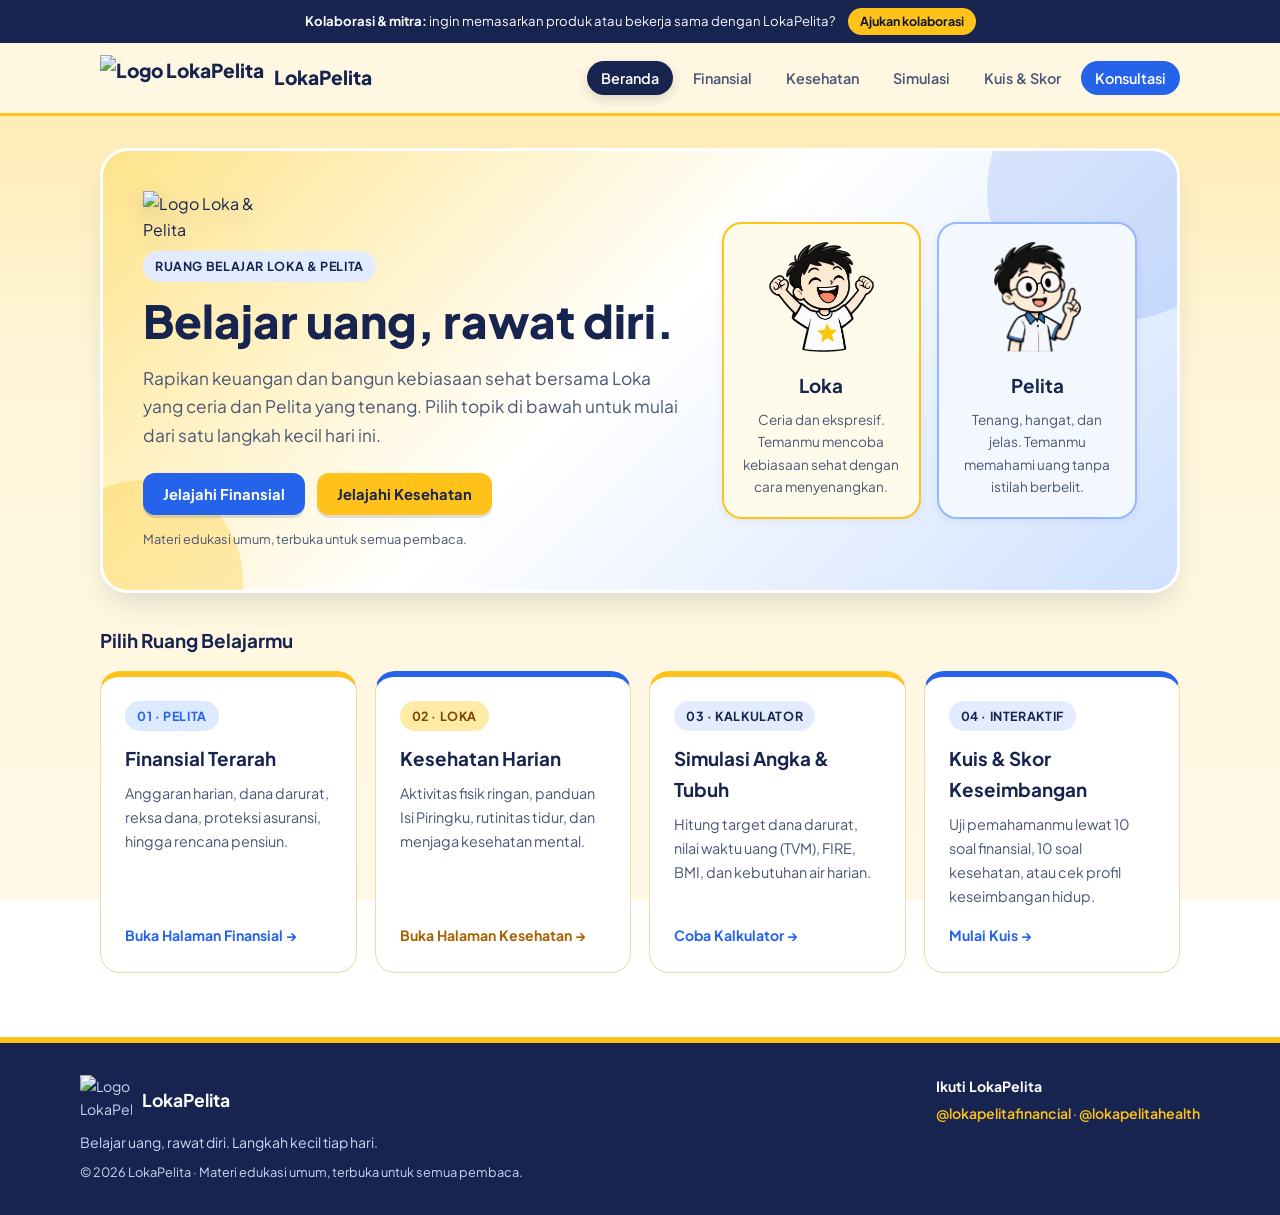
==== commit e9894126: "Add files via upload" ====
--- a/index.html
+++ b/index.html
@@ -4,6 +4,9 @@
   <meta charset="UTF-8" />
   <meta name="viewport" content="width=device-width, initial-scale=1.0" />
   <title>LokaPelita — Belajar Uang, Rawat Diri</title>
+  <link rel="icon" type="image/png" href="assets/favicon.png" />
+  <meta property="og:title" content="LokaPelita — Belajar Uang, Rawat Diri" />
+  <meta property="og:image" content="https://lokapelita.vercel.app/assets/og-image.png" />
   <meta name="description" content="Ruang belajar interaktif keuangan bersama Pelita dan kesehatan bersama Loka. Dilengkapi kalkulator simulasi, kuis edukatif, dan konsultasi." />
   <link rel="preconnect" href="https://fonts.googleapis.com">
   <link rel="preconnect" href="https://fonts.gstatic.com" crossorigin>
@@ -492,6 +495,75 @@
       .nav-container { flex-wrap: wrap; }
       .page-header-banner { flex-direction: column; text-align: center; }
     }
+
+    /* ===== Tema Loka (kuning) & Pelita (biru) ===== */
+    :root {
+      --bg-main:#FFF8E6; --bg-card:#FFFFFF; --text-primary:#17244F; --text-secondary:#4B5675;
+      --pelita-primary:#2563EB; --pelita-light:#DBEAFE; --pelita-soft:#EFF6FF;
+      --loka-primary:#A86200; --loka-light:#FFEBA6; --loka-soft:#FFFBEA;
+      --yellow:#FFC21A; --navy:#17244F; --border-color:#EBDDB0;
+      --shadow-sm:0 2px 10px rgba(23,36,79,.06); --shadow-md:0 14px 30px -8px rgba(23,36,79,.16);
+    }
+    body { background: linear-gradient(180deg,#FFE9A8 0,#FFF6DA 380px,#FFF8E6 100%) fixed; }
+    .top-banner { background: var(--navy); }
+    .top-banner a { background: var(--yellow); }
+    header { background: rgba(255,248,230,.92); border-bottom: 3px solid var(--yellow); }
+    .nav-btn:hover { background: #FFEBA6; color: var(--navy); }
+    .nav-btn.active { background: var(--navy); }
+    .nav-btn.nav-cta { background: var(--pelita-primary); }
+    .nav-btn.nav-cta:hover { background: #1E40AF; }
+    .nav-btn.nav-cta.active { outline-color: var(--yellow); }
+    .brand { color: var(--navy); }
+    .btn { box-shadow: 0 3px 0 rgba(23,36,79,.14); }
+    .btn:active { transform: translateY(2px); box-shadow: none; }
+    .btn-pelita:hover { background: #1E40AF; }
+    .btn-loka { background: var(--yellow); color: var(--navy); }
+    .btn-loka:hover { background: #FFB300; }
+    .btn-outline { border: 2px solid #D9C98F; }
+    .btn-outline:hover { background: #FFF1C4; }
+    .badge-loka { background: var(--loka-light); color: #7A4500; }
+    .badge-neutral { background: #E3ECFF; color: var(--navy); }
+    .hero-card { background: linear-gradient(135deg,#FFE48A 0%,#FFFFFF 48%,#CFE1FF 100%); border: 3px solid #fff; position: relative; overflow: hidden; }
+    .hero-card::before, .hero-card::after { content:""; position:absolute; border-radius:50%; pointer-events:none; }
+    .hero-card::before { width:260px; height:260px; right:-70px; top:-90px; background:rgba(37,99,235,.14); }
+    .hero-card::after { width:200px; height:200px; left:-60px; bottom:-90px; background:rgba(255,194,26,.30); }
+    .hero-card > * { position: relative; z-index: 1; }
+    .char-box:first-child { border-color: var(--yellow); background: #FFFBEA; }
+    .char-box:last-child { border-color: #93B8FF; background: #F3F8FF; }
+    .char-box { border-width: 2px; }
+    .hub-card { border-top: 6px solid var(--pelita-primary); }
+    .hub-card:nth-child(odd) { border-top-color: var(--yellow); }
+    .hub-card:hover { border-color: #D9C98F; }
+    .hub-card:nth-child(even):hover { border-color: #93B8FF; }
+    .page-header-banner { background: linear-gradient(120deg,#FFFFFF 40%,#EAF2FF 100%); border: 2px solid #fff; box-shadow: var(--shadow-md); }
+    #page-kesehatan .page-header-banner { background: linear-gradient(120deg,#FFFFFF 40%,#FFF0B8 100%); }
+    .module-card { border-top: 5px solid #93B8FF; }
+    #page-kesehatan .module-card { border-top-color: var(--yellow); }
+    .action-tip { background: #EFF6FF; }
+    .action-tip.loka { background: #FFFBEA; }
+    .sub-tabs { background: #FFE9A8; }
+    .sub-tab-btn.active { background: var(--navy); color: #fff; }
+    .calc-card { border: 2px solid #fff; box-shadow: var(--shadow-md); }
+    .form-control { border: 2px solid #E3D8B0; }
+    .form-control:focus { outline-color: var(--pelita-primary); }
+    .quiz-option { border: 2px solid #E8DDB8; font-weight: 600; }
+    .quiz-option:hover { background: #FFF6D6; border-color: var(--yellow); }
+    .quiz-option.correct { border-color: #16A34A; background: #DCFCE7; }
+    footer { background: var(--navy); color: #C9D4F5; border-top: 6px solid var(--yellow); }
+    .footer-inner { color: #C9D4F5; }
+    footer strong { color: #fff !important; }
+    footer a { color: var(--yellow) !important; }
+    .qprog { height: 10px; background: #EAF0FF; border-radius: 99px; overflow: hidden; margin: 6px 0 14px; }
+    .qprog i { display: block; height: 100%; background: linear-gradient(90deg,var(--yellow),var(--pelita-primary)); border-radius: 99px; transition: width .35s ease; }
+    .card-prev { display: block; width: 100%; max-width: 270px; border-radius: 22px; margin: 14px 0 6px; box-shadow: var(--shadow-md); border: 3px solid #fff; background: #FFF1C4; aspect-ratio: 9/16; }
+    .share-note { font-size: .84rem; color: var(--text-secondary); margin-top: 10px; min-height: 1.2em; }
+
+    .brand img { width: auto; height: 46px; border-radius: 0; object-fit: contain; }
+    .hero-logo { display: block; width: 128px; height: auto; margin: 0 0 8px; filter: drop-shadow(0 6px 10px rgba(23,36,79,.2)); }
+    .foot-brand { display: flex; align-items: center; gap: 10px; margin-bottom: 4px; }
+    .foot-brand img { width: 52px; height: 52px; object-fit: contain; }
+    .pyramid { display: block; width: 100%; max-width: 620px; height: auto; margin: 0 auto; border-radius: 14px; border: 2px solid #fff; background: #fff; box-shadow: var(--shadow-sm); }
+    @media (min-width: 760px) { .module-card.wide { grid-column: span 2; } }
   </style>
 </head>
 <body>
@@ -506,7 +578,7 @@
   <header>
     <div class="nav-container">
       <div class="brand" onclick="navigateTo('beranda')">
-        <img src="assets/logo.webp" alt="Logo LokaPelita" onerror="this.style.display='none'">
+        <img src="assets/logo-lokapelita.webp" alt="Logo LokaPelita">
         <span>LokaPelita</span>
       </div>
 
@@ -530,6 +602,7 @@
     <section id="page-beranda" class="page-view active">
       <div class="hero-card">
         <div>
+          <img class="hero-logo" src="assets/logo-lokapelita.webp" alt="Logo Loka &amp; Pelita">
           <span class="badge badge-neutral">Ruang belajar Loka &amp; Pelita</span>
           <h1>Belajar uang, rawat diri.</h1>
           <p class="lead">Rapikan keuangan dan bangun kebiasaan sehat bersama Loka yang ceria dan Pelita yang tenang. Pilih topik di bawah untuk mulai dari satu langkah kecil hari ini.</p>
@@ -537,7 +610,7 @@
             <button class="btn btn-pelita" onclick="navigateTo('finansial')">Jelajahi Finansial</button>
             <button class="btn btn-loka" onclick="navigateTo('kesehatan')">Jelajahi Kesehatan</button>
           </div>
-          <p class="helper-text" style="margin-top: 14px;">Materi edukasi umum · Terbuka untuk semua pembaca</p>
+          <p class="helper-text" style="margin-top: 14px;">Materi edukasi umum, terbuka untuk semua pembaca.</p>
         </div>
 
         <div class="character-showcase">
@@ -611,12 +684,12 @@
 
       <div class="modules-grid">
         <!-- 01 Anggaran -->
-        <article class="module-card">
+        <article class="module-card wide">
           <span class="module-num">01 · ANGGARAN</span>
           <h3>Gajian lewat, saldo ikut lewat?</h3>
           <p style="font-size: 0.92rem;">Catat uang masuk dan keluar selama satu minggu. Tandai pengeluaran wajib seperti makan dan transportasi, lalu pisahkan pengeluaran yang bisa ditunda.</p>
           <div class="action-tip"><strong>Coba hari ini:</strong> pilih satu pengeluaran yang ingin dibatasi minggu depan dan pantau hasilnya setelah 7 hari.</div>
-          <p style="font-size: 0.86rem; color: var(--text-secondary);"><strong>Urutan fondasi:</strong> 1. Arus kas → 2. Dana darurat → 3. Proteksi → 4. Investasi → 5. Pensiun.</p>
+          <img class="pyramid" src="assets/piramida-keuangan.webp" alt="Piramida keuangan dari bawah ke atas: arus kas, kredit, dan dana darurat; manajemen risiko dan asuransi; investasi dan tujuan keuangan; dana pensiun dan penghasilan pasif; waris dan hibah" loading="lazy">
           <div class="ref-list">
             <span>Referensi belajar:</span>
             <ul>
@@ -1030,9 +1103,9 @@
   <footer>
     <div class="footer-inner">
       <div>
-        <strong style="color: var(--text-primary); font-size: 1rem;">LokaPelita</strong>
+        <div class="foot-brand"><img src="assets/logo-lokapelita.webp" alt="Logo LokaPelita"><strong style="font-size: 1.1rem;">LokaPelita</strong></div>
         <p>Belajar uang, rawat diri. Langkah kecil tiap hari.</p>
-        <p style="margin-top: 8px; font-size: 0.8rem;">© 2026 LokaPelita · Materi edukasi umum, bukan nasihat keuangan pribadi atau diagnosis medis.</p>
+        <p style="margin-top: 8px; font-size: 0.8rem;">© 2026 LokaPelita · Materi edukasi umum, terbuka untuk semua pembaca.</p>
       </div>
       <div>
         <strong style="color: var(--text-primary);">Ikuti LokaPelita</strong>
@@ -1199,53 +1272,117 @@
     }
 
     // ==================== KUIS INTERAKTIF & SKOR ====================
+    // Soal ditulis dengan jawaban benar di indeks "ans"; urutan soal dan pilihan diacak setiap kuis dimulai.
     const quizData = {
       fin: [
-        { q: 'Apa prioritas utama sebelum mulai berinvestasi di instrumen berisiko tinggi?', opts: ['Meminjam dana agar modal besar', 'Menyiapkan arus kas sehat dan dana darurat', 'Membeli aset yang sedang viral'], ans: 1, exp: 'Dana darurat melindungi investasimu agar tidak terpaksa dicairkan saat pasar turun.' },
-        { q: 'Berapa kisaran ideal dana darurat untuk seseorang yang sudah menikah?', opts: ['1–2 bulan pengeluaran', '6–12 bulan pengeluaran pokok', 'Tidak perlu dana darurat'], ans: 1, exp: 'Keluarga memiliki tanggungan lebih besar sehingga cadangan 6–12 bulan lebih aman.' },
-        { q: 'Apa hal penting yang wajib dibaca sebelum membeli reksa dana?', opts: ['Komentar media sosial', 'Prospektus dan Fund Fact Sheet', 'Warna logo manajer investasi'], ans: 1, exp: 'Prospektus memuat komposisi aset, risiko, biaya, dan aturan pencairan.' }
+        { q: "Apa prioritas utama sebelum mulai berinvestasi di instrumen berisiko tinggi?", opts: ["Meminjam dana agar modal besar", "Menyiapkan arus kas sehat dan dana darurat", "Membeli aset yang sedang viral"], ans: 1, exp: "Dana darurat melindungi investasimu agar tidak terpaksa dicairkan saat pasar turun." },
+        { q: "Berapa kisaran ideal dana darurat untuk seseorang yang sudah menikah?", opts: ["1–2 bulan pengeluaran", "6–12 bulan pengeluaran pokok", "Tidak perlu dana darurat"], ans: 1, exp: "Keluarga memiliki tanggungan lebih besar sehingga cadangan 6–12 bulan lebih aman." },
+        { q: "Apa hal penting yang wajib dibaca sebelum membeli reksa dana?", opts: ["Komentar media sosial", "Prospektus dan Fund Fact Sheet", "Warna logo manajer investasi"], ans: 1, exp: "Prospektus memuat komposisi aset, risiko, biaya, dan aturan pencairan." },
+        { q: "Pada metode anggaran 50/30/20, angka 20 ditujukan untuk apa?", opts: ["Tabungan, dana darurat, dan investasi", "Hiburan dan belanja keinginan", "Kebutuhan pokok bulanan"], ans: 0, exp: "Umumnya 50% untuk kebutuhan, 30% untuk keinginan, dan 20% untuk menabung atau berinvestasi." },
+        { q: "Apa yang dimaksud dengan inflasi?", opts: ["Naiknya harga barang dan jasa secara umum sehingga daya beli uang turun", "Turunnya harga semua barang", "Bertambahnya jumlah rekening bank"], ans: 0, exp: "Karena inflasi, uang yang hanya disimpan tanpa bertumbuh nilainya terasa makin kecil dari waktu ke waktu." },
+        { q: "Mengapa diversifikasi (menyebar aset) penting dalam berinvestasi?", opts: ["Untuk mengurangi dampak jika satu aset turun nilainya", "Agar pasti untung setiap bulan", "Agar tidak perlu memantau risiko"], ans: 0, exp: "Diversifikasi tidak menjamin untung, tetapi membantu menurunkan risiko dari satu jenis aset saja." },
+        { q: "Apa langkah pertama sebelum meminjam lewat pinjaman online?", opts: ["Memastikan penyelenggaranya berizin dan terdaftar di OJK", "Memilih yang proses cairnya paling cepat", "Memberi akses seluruh kontak ponsel"], ans: 0, exp: "Pinjaman ilegal sering menjerat dengan bunga tinggi dan penagihan tidak etis. Cek legalitasnya di OJK." },
+        { q: "Mengapa menyiapkan dana pensiun sebaiknya dimulai sedini mungkin?", opts: ["Karena waktu panjang membuat hasil investasi bisa bertumbuh lewat bunga majemuk", "Karena pensiun selalu terjadi di usia 40", "Karena dana pensiun tidak boleh diinvestasikan"], ans: 0, exp: "Bunga majemuk bekerja paling baik dalam jangka panjang, sehingga setoran kecil sejak dini bisa berarti besar." },
+        { q: "Apa fungsi utama asuransi?", opts: ["Mengalihkan risiko biaya besar akibat kejadian tak terduga", "Menggantikan tabungan dan investasi", "Menjamin uang pasti kembali berlipat"], ans: 0, exp: "Asuransi adalah proteksi. Baca manfaat, pengecualian, dan masa tunggu sebelum memilih polis." },
+        { q: "Berapa batas wajar total cicilan utang dibanding penghasilan bulanan?", opts: ["Sekitar 30% atau kurang", "Sekitar 80%", "Boleh melebihi penghasilan"], ans: 0, exp: "Rasio cicilan di bawah kira-kira 30% penghasilan menjaga arus kas tetap sehat." }
       ],
       health: [
-        { q: 'Menurut panduan Isi Piringku, berapa porsi sayur dan buah dalam satu piring?', opts: ['Seperempat piring', 'Setengah bagian piring', 'Hanya jika sedang diet'], ans: 1, exp: 'Setengah piring diisi sayur (1/3) dan buah (1/6), setengahnya lagi makanan pokok dan lauk.' },
-        { q: 'Apa tujuan utama menerapkan sleep hygiene?', opts: ['Begadang lebih produktif', 'Membantu tubuh mendapatkan jadwal tidur teratur dan berkualitas', 'Menggantikan kebutuhan olahraga'], ans: 1, exp: 'Sleep hygiene menjaga ritme sirkadian tubuh agar pemulihan fisik dan mental optimal.' },
-        { q: 'Langkah awal terbaik untuk mengurangi perilaku sedentari (terlalu lama duduk)?', opts: ['Langsung lari maraton tanpa latihan', 'Menyisipkan jalan santai 10–15 menit di sela aktivitas', 'Menahan lapar seharian'], ans: 1, exp: 'Konsistensi gerak ringan setiap hari lebih berkelanjutan dibanding olahraga ekstrem sesekali.' }
+        { q: "Menurut panduan Isi Piringku, berapa porsi sayur dan buah dalam satu piring?", opts: ["Seperempat piring", "Setengah bagian piring", "Hanya jika sedang diet"], ans: 1, exp: "Setengah piring diisi sayur (1/3) dan buah (1/6), setengahnya lagi makanan pokok dan lauk." },
+        { q: "Apa tujuan utama menerapkan sleep hygiene?", opts: ["Begadang lebih produktif", "Membantu tubuh mendapatkan jadwal tidur teratur dan berkualitas", "Menggantikan kebutuhan olahraga"], ans: 1, exp: "Sleep hygiene menjaga ritme sirkadian tubuh agar pemulihan fisik dan mental optimal." },
+        { q: "Langkah awal terbaik untuk mengurangi perilaku sedentari (terlalu lama duduk)?", opts: ["Langsung lari maraton tanpa latihan", "Menyisipkan jalan santai 10–15 menit di sela aktivitas", "Menahan lapar seharian"], ans: 1, exp: "Konsistensi gerak ringan setiap hari lebih berkelanjutan dibanding olahraga ekstrem sesekali." },
+        { q: "Berapa aktivitas fisik intensitas sedang yang dianjurkan WHO untuk orang dewasa per minggu?", opts: ["Minimal 150 menit", "Sekitar 15 menit", "Cukup sebulan sekali"], ans: 0, exp: "Bisa dibagi, misalnya 30 menit selama 5 hari: jalan cepat, bersepeda, atau senam ringan." },
+        { q: "Berapa jam tidur yang umumnya dianjurkan untuk orang dewasa?", opts: ["7–9 jam per hari", "3–4 jam per hari", "12 jam atau lebih setiap hari"], ans: 0, exp: "Tidur cukup membantu daya tahan tubuh, konsentrasi, dan suasana hati." },
+        { q: "Tanda sederhana tubuh sudah cukup cairan adalah...", opts: ["Urine berwarna kuning pucat", "Urine berwarna cokelat pekat", "Tidak pernah merasa haus sama sekali"], ans: 0, exp: "Urine yang makin pekat biasanya menandakan tubuh perlu lebih banyak minum air putih." },
+        { q: "Anjuran batas konsumsi garam per hari adalah sekitar...", opts: ["1 sendok teh (5 gram)", "5 sendok makan", "Tidak ada batasnya"], ans: 0, exp: "Garam berlebih meningkatkan risiko tekanan darah tinggi. Hati-hati juga dengan garam tersembunyi di makanan olahan." },
+        { q: "Berapa lama sebaiknya mencuci tangan pakai sabun dengan air mengalir?", opts: ["Sekitar 20 detik", "Sekitar 2 detik", "Cukup dilap kain"], ans: 0, exp: "Gosok telapak, punggung tangan, sela jari, dan kuku agar kuman benar-benar terangkat." },
+        { q: "Apa langkah sehat saat stres terasa berat berhari-hari?", opts: ["Bercerita ke orang tepercaya dan mencari bantuan tenaga profesional bila perlu", "Memendam sendiri dan begadang", "Mengandalkan minuman berkafein terus-menerus"], ans: 0, exp: "Meminta bantuan bukan tanda lemah. Dukungan orang terdekat dan profesional membantu pemulihan." },
+        { q: "Apa kebiasaan yang membantu tidur lebih nyenyak?", opts: ["Menjauhi layar gawai 30–60 menit sebelum tidur", "Bermain ponsel sampai terlelap", "Minum kopi tepat sebelum tidur"], ans: 0, exp: "Cahaya layar dan kafein dapat mengganggu rasa kantuk alami tubuh." }
       ]
     };
 
-    const quizState = { fin: { idx: 0, score: 0, answered: false }, health: { idx: 0, score: 0, answered: false } };
+    const QZ = {
+      fin:    { title: "Kuis Finansial bersama Pelita", pill: "KUIS FINANSIAL", sub: "bersama Pelita", badge: "badge-pelita", btn: "btn-pelita", accent: "#2563EB", ink: "#FFFFFF" },
+      health: { title: "Kuis Kesehatan bersama Loka",   pill: "KUIS KESEHATAN", sub: "bersama Loka",   badge: "badge-loka",   btn: "btn-loka",   accent: "#FFC21A", ink: "#17244F" }
+    };
+    const LOGO_URI = "[data-uri]";
+    const SITE = "https://lokapelita.vercel.app/";
+    const quizState = {};
+
+    function shuffle(a) {
+      const r = a.slice();
+      for (let i = r.length - 1; i > 0; i--) { const j = Math.floor(Math.random() * (i + 1)); [r[i], r[j]] = [r[j], r[i]]; }
+      return r;
+    }
+
+    function startQuiz(type) {
+      const items = shuffle(quizData[type]).map(q => ({
+        q: q.q, exp: q.exp,
+        opts: shuffle(q.opts.map((t, i) => ({ t: t, ok: i === q.ans })))
+      }));
+      quizState[type] = { idx: 0, score: 0, answered: false, res: [], items: items };
+    }
+
+    function levelOf(s, n) {
+      const p = s / n;
+      if (p >= 0.9) return { label: "Jagoan Banget!", msg: "Luar biasa! Pemahamanmu sudah kuat. Bagikan hasilnya dan ajak temanmu mencoba." };
+      if (p >= 0.7) return { label: "Sudah Paham", msg: "Bagus! Fondasimu sudah baik. Ulangi untuk melengkapi sisanya." };
+      if (p >= 0.5) return { label: "Terus Belajar", msg: "Sudah separuh jalan. Baca penjelasan tiap soal, lalu coba lagi." };
+      return { label: "Ayo Mulai Belajar", msg: "Tidak apa-apa, semua orang mulai dari nol. Pelajari materinya, lalu coba lagi." };
+    }
+
+    function shareText(type) {
+      const st = quizState[type];
+      return "Aku baru menyelesaikan " + QZ[type].title + " di LokaPelita dengan skor " + st.score + "/" + st.items.length + " (" + levelOf(st.score, st.items.length).label + ")! Coba cek skormu di " + SITE;
+    }
+
+    function note(type, msg) { const el = document.getElementById(type + "-note"); if (el) el.textContent = msg; }
 
     function renderQuiz(type) {
+      if (!quizState[type]) startQuiz(type);
       const box = document.getElementById(`${type}-quiz-box`);
-      const list = quizData[type];
-      const st = quizState[type];
-      const themeClass = type === 'fin' ? 'btn-pelita' : 'btn-loka';
-      const title = type === 'fin' ? 'Kuis Finansial bersama Pelita' : 'Kuis Kesehatan bersama Loka';
+      const st = quizState[type], cfg = QZ[type], list = st.items;
 
       if (st.idx >= list.length) {
-        const shareText = encodeURIComponent(`Aku baru menyelesaikan ${title} di LokaPelita dengan skor ${st.score}/${list.length}! Coba cek skormu di https://lokapelita.vercel.app/`);
+        const lv = levelOf(st.score, list.length);
+        const tx = encodeURIComponent(shareText(type));
         box.innerHTML = `
-          <span class="badge ${type === 'fin' ? 'badge-pelita' : 'badge-loka'}">Selesai!</span>
-          <h3>Skor Kamu: ${st.score} dari ${list.length}</h3>
-          <p style="margin-bottom: 16px; color: var(--text-secondary);">Bagus! Setiap langkah kecil memahami konsep dasar membantumu mengambil keputusan lebih tenang.</p>
+          <span class="badge ${cfg.badge}">Selesai!</span>
+          <h3>Skor Kamu: ${st.score} dari ${list.length} · ${lv.label}</h3>
+          <p style="margin-bottom: 8px; color: var(--text-secondary);">${lv.msg}</p>
+          <img id="${type}-card-img" class="card-prev" alt="Kartu skor kuis kamu">
           <div class="btn-group">
-            <a href="https://wa.me/?text=${shareText}" target="_blank" rel="noopener noreferrer" class="btn ${themeClass} btn-sm">Bagikan Skor ke WhatsApp</a>
-            <button class="btn btn-outline btn-sm" onclick="navigateTo('konsultasi')">Diskusi Hasil via Konsultasi</button>
+            <button class="btn ${cfg.btn}" onclick="dlCard('${type}')">Unduh Gambar</button>
+            <button class="btn btn-loka" onclick="shareCard('${type}')">Bagikan ke Instagram &amp; lainnya</button>
+          </div>
+          <div class="btn-group" style="margin-top: 10px;">
+            <a class="btn btn-outline btn-sm" href="https://wa.me/?text=${tx}" target="_blank" rel="noopener noreferrer">WhatsApp</a>
+            <a class="btn btn-outline btn-sm" href="https://www.threads.net/intent/post?text=${tx}" target="_blank" rel="noopener noreferrer">Threads</a>
+            <button class="btn btn-outline btn-sm" onclick="copyTx('${type}')">Salin Teks</button>
             <button class="btn btn-outline btn-sm" onclick="resetQuiz('${type}')">Ulangi Kuis</button>
-          </div>
+            <button class="btn btn-outline btn-sm" onclick="navigateTo('konsultasi')">Diskusi Hasil</button>
+          </div>
+          <p class="share-note" id="${type}-note">Untuk Instagram Story atau Threads: tekan Bagikan lalu pilih aplikasinya, atau unduh gambar dan unggah manual.</p>
         `;
+        drawCard(type).then(cv => {
+          st.cv = cv;
+          const img = document.getElementById(`${type}-card-img`);
+          if (img) img.src = cv.toDataURL("image/png");
+          cv.toBlob(b => { if (b) st.file = new File([b], "skor-kuis-lokapelita.png", { type: "image/png" }); }, "image/png");
+        });
         return;
       }
 
       const item = list[st.idx];
       box.innerHTML = `
-        <span class="badge ${type === 'fin' ? 'badge-pelita' : 'badge-loka'}">Pertanyaan ${st.idx + 1} dari ${list.length}</span>
+        <span class="badge ${cfg.badge}">Pertanyaan ${st.idx + 1} dari ${list.length}</span>
+        <div class="qprog"><i style="width:${(st.idx / list.length) * 100}%"></i></div>
         <h3>${item.q}</h3>
         <div style="margin-top: 14px;">
-          ${item.opts.map((opt, i) => `<button class="quiz-option" id="${type}-opt-${i}" onclick="answerQuiz('${type}', ${i})">${opt}</button>`).join('')}
-        </div>
-        <div id="${type}-exp" class="helper-text" style="margin-top: 10px; display:none; padding: 12px; background:#F1F5F9; border-radius:10px;"></div>
+          ${item.opts.map((o, i) => `<button class="quiz-option" id="${type}-opt-${i}" onclick="answerQuiz('${type}', ${i})">${o.t}</button>`).join("")}
+        </div>
+        <div id="${type}-exp" class="helper-text" style="margin-top: 10px; display:none; padding: 12px; background:#FFF6D6; border-radius:10px;"></div>
         <div style="margin-top: 16px;">
-          <button class="btn ${themeClass} btn-sm" id="${type}-next" style="display:none;" onclick="nextQuiz('${type}')">Soal Berikutnya →</button>
+          <button class="btn ${cfg.btn} btn-sm" id="${type}-next" style="display:none;" onclick="nextQuiz('${type}')">${st.idx + 1 === list.length ? "Lihat Skor →" : "Soal Berikutnya →"}</button>
         </div>
       `;
     }
@@ -1254,30 +1391,92 @@
       const st = quizState[type];
       if (st.answered) return;
       st.answered = true;
-      const item = quizData[type][st.idx];
-      if (chosen === item.ans) st.score++;
-
-      item.opts.forEach((_, i) => {
+      const item = st.items[st.idx];
+      const ok = item.opts[chosen].ok;
+      if (ok) st.score++;
+      st.res.push(ok);
+      item.opts.forEach((o, i) => {
         const btn = document.getElementById(`${type}-opt-${i}`);
-        if (i === item.ans) btn.classList.add('correct');
-        else if (i === chosen) btn.classList.add('wrong');
+        if (o.ok) btn.classList.add("correct");
+        else if (i === chosen) btn.classList.add("wrong");
       });
-
       const expBox = document.getElementById(`${type}-exp`);
       expBox.innerHTML = `<strong>Penjelasan:</strong> ${item.exp}`;
-      expBox.style.display = 'block';
-      document.getElementById(`${type}-next`).style.display = 'inline-flex';
-    }
-
-    function nextQuiz(type) {
-      quizState[type].idx++;
-      quizState[type].answered = false;
-      renderQuiz(type);
-    }
-
-    function resetQuiz(type) {
-      quizState[type] = { idx: 0, score: 0, answered: false };
-      renderQuiz(type);
+      expBox.style.display = "block";
+      document.getElementById(`${type}-next`).style.display = "inline-flex";
+    }
+
+    function nextQuiz(type) { quizState[type].idx++; quizState[type].answered = false; renderQuiz(type); }
+    function resetQuiz(type) { startQuiz(type); renderQuiz(type); }
+
+    // ----- Kartu skor (gambar 1080x1920 untuk Story/Status) -----
+    async function drawCard(type) {
+      const st = quizState[type], cfg = QZ[type], n = st.items.length, s = st.score, pct = s / n, lv = levelOf(s, n);
+      try { await document.fonts.load('800 100px "Plus Jakarta Sans"'); await document.fonts.load('600 40px "Plus Jakarta Sans"'); } catch (e) {}
+      const ld = src => new Promise(r => { const i = new Image(); i.onload = () => r(i); i.onerror = () => r(null); i.src = src; });
+      const logo = (await ld(LOGO_URI)) || (await ld("assets/logo-lokapelita.webp"));
+      const W = 1080, H = 1920, c = document.createElement("canvas"); c.width = W; c.height = H;
+      const x = c.getContext("2d"), F = '"Plus Jakarta Sans", Arial, sans-serif', NAVY = "#17244F";
+      const g = x.createLinearGradient(0, 0, 0, H);
+      g.addColorStop(0, "#FFD24D"); g.addColorStop(0.45, "#FFF1BF"); g.addColorStop(0.75, "#DCEBFF"); g.addColorStop(1, "#9CC3FF");
+      x.fillStyle = g; x.fillRect(0, 0, W, H);
+      const dot = (a, b, r, col) => { x.fillStyle = col; x.beginPath(); x.arc(a, b, r, 0, Math.PI * 2); x.fill(); };
+      dot(960, 110, 230, "#A9CBFF"); dot(90, 1830, 270, "#FFD863"); dot(1010, 1560, 110, "rgba(255,255,255,.55)"); dot(70, 280, 80, "rgba(255,255,255,.55)");
+      const star = (cx, cy, R, col) => { x.fillStyle = col; x.beginPath(); for (let k = 0; k < 10; k++) { const r = k % 2 ? R * 0.45 : R, a = -Math.PI / 2 + k * Math.PI / 5; x.lineTo(cx + r * Math.cos(a), cy + r * Math.sin(a)); } x.closePath(); x.fill(); };
+      [[150, 90, 26], [340, 50, 16], [780, 80, 22], [1030, 330, 18], [50, 1000, 20], [1035, 1200, 16]].forEach(p => star(p[0], p[1], p[2], "rgba(255,255,255,.9)"));
+      const rect = (a, b, w, h, r) => { x.beginPath(); if (x.roundRect) x.roundRect(a, b, w, h, r); else x.rect(a, b, w, h); };
+      x.save(); x.shadowColor = "rgba(23,36,79,.28)"; x.shadowBlur = 60; x.shadowOffsetY = 24; x.fillStyle = "#fff"; rect(70, 150, 940, 1620, 64); x.fill(); x.restore();
+      x.fillStyle = cfg.accent; x.save(); rect(70, 150, 940, 1620, 64); x.clip(); x.fillRect(70, 150, 940, 22); x.restore();
+      x.textAlign = "center";
+      if (logo) { const w = 440, h = w * logo.height / logo.width; x.drawImage(logo, 540 - w / 2, 190, w, h); }
+      // pill judul
+      x.font = "800 38px " + F; const pw = x.measureText(cfg.pill).width + 80;
+      x.fillStyle = cfg.accent; rect(540 - pw / 2, 665, pw, 70, 35); x.fill();
+      x.fillStyle = cfg.ink; x.fillText(cfg.pill, 540, 714);
+      x.fillStyle = NAVY; x.font = "700 46px " + F; x.fillText(cfg.sub, 540, 800);
+      // cincin skor
+      const cy = 1040, R = 185;
+      x.lineWidth = 44; x.lineCap = "round"; x.strokeStyle = "#E8EEFB"; x.beginPath(); x.arc(540, cy, R, 0, Math.PI * 2); x.stroke();
+      if (s > 0) {
+        x.strokeStyle = cfg.accent; x.beginPath(); x.arc(540, cy, R, -Math.PI / 2, -Math.PI / 2 + Math.PI * 2 * pct); x.stroke();
+      }
+      const sc = s + "/" + n; let fs = 130; x.font = "800 " + fs + "px " + F; while (x.measureText(sc).width > 270 && fs > 60) { fs -= 4; x.font = "800 " + fs + "px " + F; }
+      x.fillStyle = NAVY; x.fillText(sc, 540, cy + fs * 0.35);
+      x.fillStyle = "#4B5675"; x.font = "600 38px " + F; x.fillText(Math.round(pct * 100) + "% jawaban benar", 540, 1325);
+      x.fillStyle = "#8A5A00"; x.font = "800 84px " + F; x.fillText(lv.label, 540, 1425);
+      const filled = Math.round(pct * 5);
+      for (let k = 0; k < 5; k++) star(540 + (k - 2) * 90, 1495, 36, k < filled ? "#FFC21A" : "#E5E7EB");
+      // titik jawaban
+      st.res.forEach((ok, k) => dot(540 + (k - (n - 1) / 2) * 60, 1585, 21, ok ? "#22C55E" : "#EF4444"));
+      x.fillStyle = "#4B5675"; x.font = "500 38px " + F; x.fillText("Coba cek skormu di", 540, 1665);
+      x.fillStyle = NAVY; x.font = "800 52px " + F; x.fillText("lokapelita.vercel.app", 540, 1730);
+      x.fillStyle = NAVY; x.font = "600 34px " + F; x.fillText("@lokapelitafinancial  ·  @lokapelitahealth", 540, 1850);
+      return c;
+    }
+
+    function dlCard(type) {
+      const st = quizState[type];
+      if (!st.cv) { note(type, "Gambar masih disiapkan, coba lagi sebentar."); return; }
+      const a = document.createElement("a");
+      a.href = st.cv.toDataURL("image/png"); a.download = "skor-" + type + "-lokapelita.png";
+      document.body.appendChild(a); a.click(); a.remove();
+      note(type, "Gambar tersimpan. Unggah ke Instagram, Threads, atau WhatsApp Status.");
+    }
+
+    function shareCard(type) {
+      const st = quizState[type], text = shareText(type);
+      if (st.file && navigator.canShare && navigator.canShare({ files: [st.file] })) {
+        navigator.share({ files: [st.file], text: text }).catch(() => {});
+      } else {
+        dlCard(type);
+        note(type, "Peramban ini belum mendukung menu Bagikan. Gambar diunduh, silakan unggah manual ke Instagram atau aplikasi lain.");
+      }
+    }
+
+    function copyTx(type) {
+      const t = shareText(type);
+      if (navigator.clipboard) navigator.clipboard.writeText(t).then(() => note(type, "Teks disalin."), () => note(type, t));
+      else note(type, t);
     }
 
     function calcLifeBalance() {
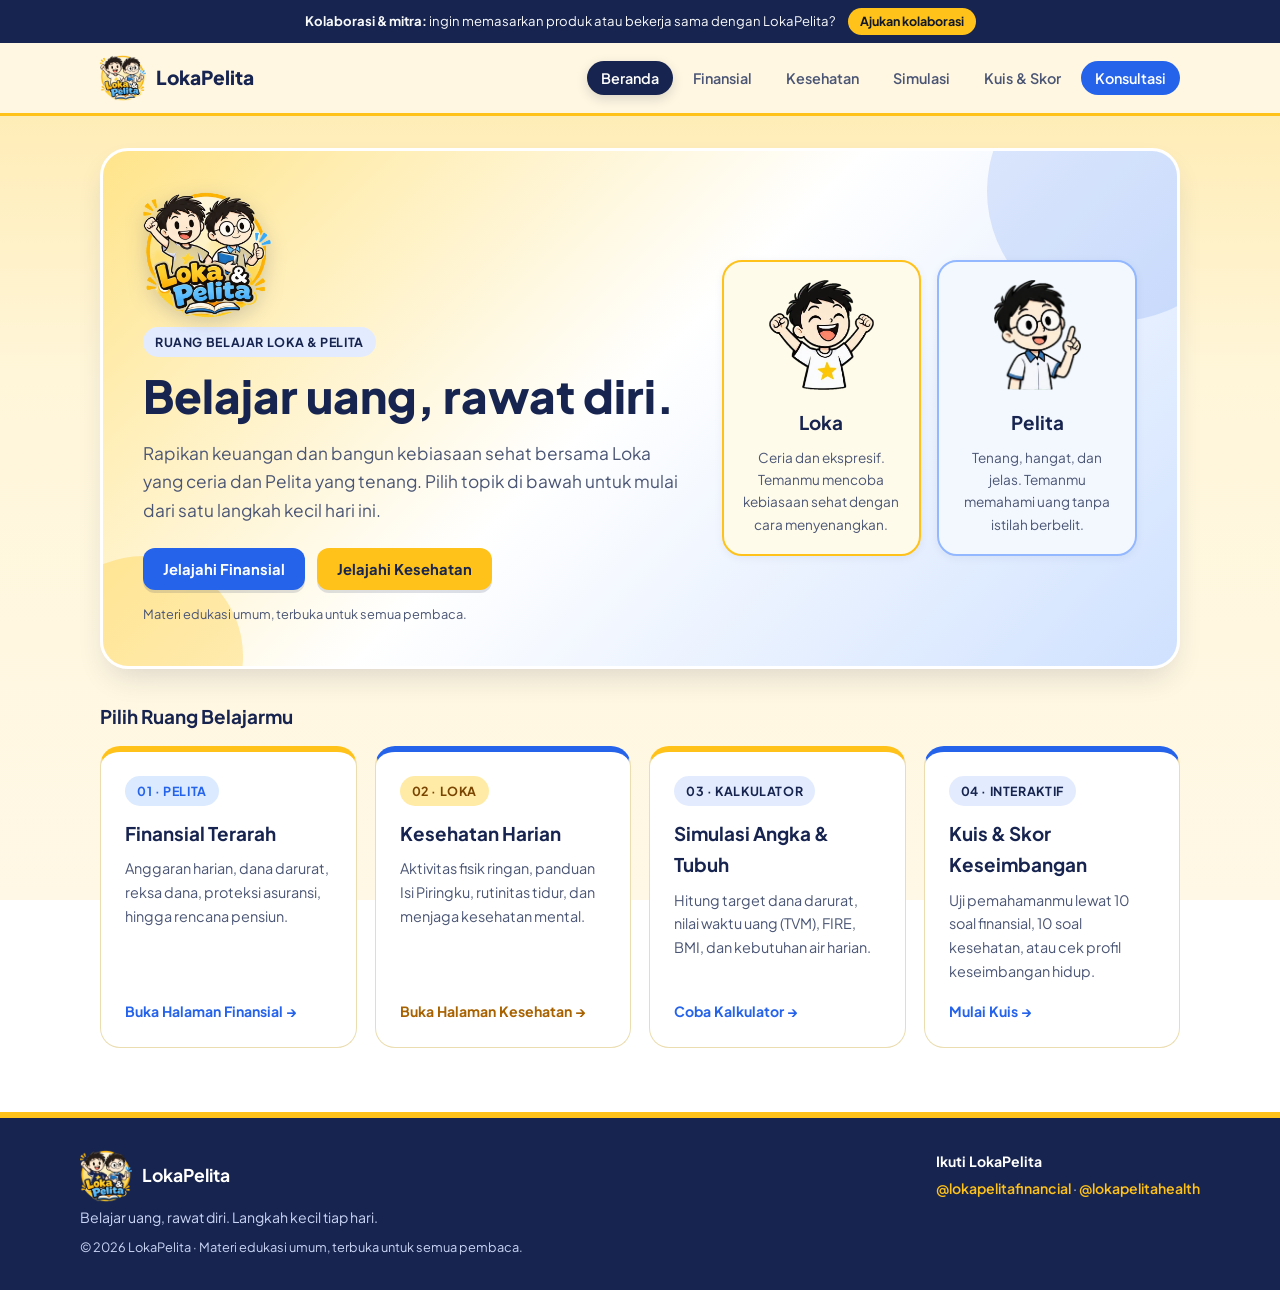
==== commit f74b8008: "Add files via upload" ====
--- a/index.html
+++ b/index.html
@@ -564,6 +564,11 @@
     .foot-brand img { width: 52px; height: 52px; object-fit: contain; }
     .pyramid { display: block; width: 100%; max-width: 620px; height: auto; margin: 0 auto; border-radius: 14px; border: 2px solid #fff; background: #fff; box-shadow: var(--shadow-sm); }
     @media (min-width: 760px) { .module-card.wide { grid-column: span 2; } }
+
+    .mod-ill { height: 180px; border-radius: 16px; padding: 10px; display: flex; align-items: center; justify-content: center; background: linear-gradient(135deg, #E3EEFF, #FFFFFF); }
+    #page-kesehatan .mod-ill { background: linear-gradient(135deg, #FFF0B3, #FFFFFF); }
+    .mod-ill img { max-width: 100%; max-height: 100%; width: auto; height: auto; object-fit: contain; }
+    .module-card.wide .mod-ill { height: 210px; }
   </style>
 </head>
 <body>
@@ -685,6 +690,7 @@
       <div class="modules-grid">
         <!-- 01 Anggaran -->
         <article class="module-card wide">
+          <div class="mod-ill"><img src="assets/ill-anggaran.webp" alt="Loka dan Pelita menghitung anggaran" loading="lazy"></div>
           <span class="module-num">01 · ANGGARAN</span>
           <h3>Gajian lewat, saldo ikut lewat?</h3>
           <p style="font-size: 0.92rem;">Catat uang masuk dan keluar selama satu minggu. Tandai pengeluaran wajib seperti makan dan transportasi, lalu pisahkan pengeluaran yang bisa ditunda.</p>
@@ -701,6 +707,7 @@
 
         <!-- 02 Dana Darurat -->
         <article class="module-card">
+          <div class="mod-ill"><img src="assets/ill-dana-darurat.webp" alt="Loka dan Pelita menyiapkan dana darurat" loading="lazy"></div>
           <span class="module-num">02 · DANA DARURAT</span>
           <h3>Siapkan cadangan untuk hal tak terduga</h3>
           <p style="font-size: 0.92rem;">Dana darurat adalah uang cadangan untuk kebutuhan mendesak saat pendapatan turun atau muncul biaya tak terduga. Hitung pengeluaran pokok bulanan terlebih dahulu.</p>
@@ -717,6 +724,7 @@
 
         <!-- 03 Investasi -->
         <article class="module-card">
+          <div class="mod-ill"><img src="assets/ill-investasi.webp" alt="Loka dan Pelita belajar investasi" loading="lazy"></div>
           <span class="module-num">03 · INVESTASI</span>
           <h3>Kenali reksa dana dan risikonya</h3>
           <p style="font-size: 0.92rem;">Reksa dana menghimpun dana investor untuk dikelola manajer investasi pada pasar uang, obligasi, atau saham. Nilainya bisa turun dan hasilnya tidak dijamin.</p>
@@ -733,6 +741,7 @@
 
         <!-- 04 Asuransi -->
         <article class="module-card">
+          <div class="mod-ill"><img src="assets/ill-asuransi.webp" alt="Loka dan Pelita memegang perisai dan polis asuransi" loading="lazy"></div>
           <span class="module-num">04 · ASURANSI</span>
           <h3>Kenali perlindungan sebelum membeli polis</h3>
           <p style="font-size: 0.92rem;">Asuransi menanggung risiko tertentu sesuai polis. Cek perlindungan yang sudah dimiliki seperti JKN atau fasilitas kantor sebelum menambah polis baru.</p>
@@ -748,6 +757,7 @@
 
         <!-- 05 Pensiun -->
         <article class="module-card">
+          <div class="mod-ill"><img src="assets/ill-pensiun.webp" alt="Loka dan Pelita merencanakan pensiun" loading="lazy"></div>
           <span class="module-num">05 · PERENCANAAN PENSIUN</span>
           <h3>Mulai dari pengeluaran, bukan angka besar</h3>
           <p style="font-size: 0.92rem;">Bayangkan pengeluaran rutin saat pensiun, lalu kurangi dengan penghasilan pensiun bulanan yang tersedia. Selisihnya perlu ditopang tabungan atau investasi.</p>
@@ -782,6 +792,7 @@
       <div class="modules-grid">
         <!-- 01 Aktivitas Fisik -->
         <article class="module-card">
+          <div class="mod-ill"><img src="assets/ill-aktivitas-fisik.webp" alt="Loka dan Pelita berlari" loading="lazy"></div>
           <span class="module-num loka">01 · AKTIVITAS FISIK</span>
           <h3>Jalan santai untuk mulai bergerak</h3>
           <p style="font-size: 0.92rem;">Berjalan kaki, bersepeda, dan menari termasuk aktivitas fisik. Pilih yang kamu sukai dan sesuaikan durasi serta intensitasnya dengan kemampuan tubuhmu.</p>
@@ -797,6 +808,7 @@
 
         <!-- 02 Pola Makan -->
         <article class="module-card">
+          <div class="mod-ill"><img src="assets/ill-pola-makan.webp" alt="Loka dan Pelita makan sehat" loading="lazy"></div>
           <span class="module-num loka">02 · POLA MAKAN SEHAT</span>
           <h3>Atur pola makan tanpa aturan ekstrem</h3>
           <p style="font-size: 0.92rem;">Panduan <strong>Isi Piringku</strong> membagi piring makan menjadi: Sayur (1/3), Buah (1/6), Makanan pokok (1/3), dan Lauk pauk (1/6).</p>
@@ -812,6 +824,7 @@
 
         <!-- 03 Rutinitas Malam -->
         <article class="module-card">
+          <div class="mod-ill"><img src="assets/ill-rutinitas-malam.webp" alt="Loka dan Pelita tidur 7 sampai 8 jam" loading="lazy"></div>
           <span class="module-num loka">03 · RUTINITAS MALAM</span>
           <h3>Biasakan jadwal tidur yang lebih teratur</h3>
           <p style="font-size: 0.92rem;">Gunakan jam tidur dan bangun yang konsisten setiap hari. Siapkan suasana kamar yang tenang dan hindari konsumsi kafein mendekati waktu tidur.</p>
@@ -827,6 +840,7 @@
 
         <!-- 04 Kesehatan Mental -->
         <article class="module-card">
+          <div class="mod-ill"><img src="assets/ill-kesehatan-mental.webp" alt="Loka dan Pelita bermeditasi" loading="lazy"></div>
           <span class="module-num loka">04 · KESEHATAN MENTAL</span>
           <h3>Ambil jeda dan rawat pikiranmu</h3>
           <p style="font-size: 0.92rem;">Saat tertekan, berhenti sejenak: rasakan telapak kaki menyentuh lantai dan kenali suara di sekitarmu. Jika keluhan menetap, hubungi tenaga kesehatan atau layanan Kemenkes 119.</p>
@@ -865,11 +879,12 @@
           <p class="helper-text" style="margin-bottom: 16px;">Simulasi 3–6 bulan pengeluaran pokok untuk lajang, atau 6–12 bulan untuk menikah.</p>
           <div class="form-group">
             <label for="ed-expense">Pengeluaran pokok per bulan (Rp)</label>
-            <input type="number" id="ed-expense" class="form-control" value="4000000" min="0" step="100000">
+            <input type="number" id="ed-expense" class="form-control" placeholder="Contoh: 4000000" min="0" step="100000">
           </div>
           <div class="form-group">
             <label for="ed-status">Status</label>
             <select id="ed-status" class="form-control">
+              <option value="" selected disabled>Pilih status</option>
               <option value="single">Lajang (cadangan 3–6 bulan)</option>
               <option value="married">Menikah (cadangan 6–12 bulan)</option>
             </select>
@@ -887,19 +902,19 @@
           <p class="helper-text" style="margin-bottom: 16px;">Simulasi pertumbuhan dana dengan setoran rutin bulanan dan imbal hasil efektif tahunan.</p>
           <div class="form-group">
             <label for="tvm-pv">Modal awal (Rp)</label>
-            <input type="number" id="tvm-pv" class="form-control" value="10000000" min="0">
+            <input type="number" id="tvm-pv" class="form-control" placeholder="Contoh: 10000000" min="0">
           </div>
           <div class="form-group">
             <label for="tvm-pmt">Setoran per bulan (Rp)</label>
-            <input type="number" id="tvm-pmt" class="form-control" value="1000000" min="0">
+            <input type="number" id="tvm-pmt" class="form-control" placeholder="Contoh: 1000000" min="0">
           </div>
           <div class="form-group">
             <label for="tvm-years">Jangka waktu (tahun)</label>
-            <input type="number" id="tvm-years" class="form-control" value="5" min="1" max="50">
+            <input type="number" id="tvm-years" class="form-control" placeholder="Contoh: 5" min="1" max="50">
           </div>
           <div class="form-group">
             <label for="tvm-rate">Asumsi imbal hasil per tahun (%)</label>
-            <input type="number" id="tvm-rate" class="form-control" value="6" step="0.1">
+            <input type="number" id="tvm-rate" class="form-control" placeholder="Contoh: 6" step="0.1">
           </div>
           <button class="btn btn-pelita" onclick="calcTVM()">Hitung Nilai Uang</button>
           <div id="res-tvm" class="result-box"></div>
@@ -914,15 +929,15 @@
           <p class="helper-text" style="margin-bottom: 16px;">Rumus: (Pengeluaran bulanan − Pendapatan pasif lain) × 12 ÷ Tingkat penarikan awal (%).</p>
           <div class="form-group">
             <label for="fire-exp">Pengeluaran per bulan saat pensiun (Rp)</label>
-            <input type="number" id="fire-exp" class="form-control" value="6000000" min="0">
+            <input type="number" id="fire-exp" class="form-control" placeholder="Contoh: 6000000" min="0">
           </div>
           <div class="form-group">
             <label for="fire-passive">Pendapatan rutin lain saat pensiun (Rp/bulan)</label>
-            <input type="number" id="fire-passive" class="form-control" value="1000000" min="0">
+            <input type="number" id="fire-passive" class="form-control" placeholder="Contoh: 1000000" min="0">
           </div>
           <div class="form-group">
             <label for="fire-swr">Tingkat penarikan awal per tahun (%)</label>
-            <input type="number" id="fire-swr" class="form-control" value="4" min="1" max="10" step="0.5">
+            <input type="number" id="fire-swr" class="form-control" placeholder="Contoh: 4" min="1" max="10" step="0.5">
           </div>
           <button class="btn btn-pelita" onclick="calcFIRE()">Hitung Target FIRE</button>
           <div id="res-fire" class="result-box"></div>
@@ -937,11 +952,11 @@
           <p class="helper-text" style="margin-bottom: 16px;">Kategori batas Indonesia: &lt;18,5 kurang, 18,5–24,9 normal, 25–26,9 berat berlebih, ≥27 obesitas.</p>
           <div class="form-group">
             <label for="bmi-height">Tinggi badan (cm)</label>
-            <input type="number" id="bmi-height" class="form-control" value="165" min="100" max="250">
+            <input type="number" id="bmi-height" class="form-control" placeholder="Contoh: 165" min="100" max="250">
           </div>
           <div class="form-group">
             <label for="bmi-weight">Berat badan (kg)</label>
-            <input type="number" id="bmi-weight" class="form-control" value="60" min="25" max="250" step="0.5">
+            <input type="number" id="bmi-weight" class="form-control" placeholder="Contoh: 60" min="25" max="250" step="0.5">
           </div>
           <button class="btn btn-loka" onclick="calcBMI()">Hitung BMI</button>
           <div id="res-bmi" class="result-box loka"></div>
@@ -956,13 +971,14 @@
           <p class="helper-text" style="margin-bottom: 16px;">Perkiraan: berat badan × 30 ml (ringan), 35 ml (sedang), atau 40 ml (aktif).</p>
           <div class="form-group">
             <label for="water-weight">Berat badan (kg)</label>
-            <input type="number" id="water-weight" class="form-control" value="60" min="25" max="250">
+            <input type="number" id="water-weight" class="form-control" placeholder="Contoh: 60" min="25" max="250">
           </div>
           <div class="form-group">
             <label for="water-act">Aktivitas harian</label>
             <select id="water-act" class="form-control">
+              <option value="" selected disabled>Pilih tingkat aktivitas</option>
               <option value="30">Ringan (banyak duduk)</option>
-              <option value="35" selected>Sedang (olahraga 1–3 kali/minggu)</option>
+              <option value="35">Sedang (olahraga 1–3 kali/minggu)</option>
               <option value="40">Aktif (olahraga 4+ kali/minggu atau kerja fisik)</option>
             </select>
           </div>
@@ -1186,9 +1202,29 @@
     // ==================== KALKULATOR SIMULASI ====================
     const formatRp = (num) => 'Rp' + Math.round(num).toLocaleString('id-ID');
 
+    function needMsg(resId) {
+      const res = document.getElementById(resId);
+      res.innerHTML = '<strong>Lengkapi dulu kolom yang kosong</strong><p class="helper-text" style="margin-top:6px;">Isi semua kolom yang diminta, lalu tekan tombol hitung lagi.</p>';
+      res.classList.add('show');
+    }
+
+    function readNums(resId, ids, optional) {
+      const out = {}; let bad = false;
+      ids.forEach(id => {
+        const raw = document.getElementById(id).value.trim(), n = parseFloat(raw);
+        if (raw === '' || isNaN(n)) { if (optional.includes(id)) out[id] = 0; else bad = true; }
+        else if (n <= 0 && !optional.includes(id)) bad = true;
+        else out[id] = n;
+      });
+      if (bad) { needMsg(resId); return null; }
+      return out;
+    }
+
     function calcEmergencyFund() {
-      const exp = parseFloat(document.getElementById('ed-expense').value) || 0;
+      const v = readNums('res-darurat', ['ed-expense'], []);
       const status = document.getElementById('ed-status').value;
+      if (!v || !status) { needMsg('res-darurat'); return; }
+      const exp = v['ed-expense'];
       const minM = status === 'single' ? 3 : 6;
       const maxM = status === 'single' ? 6 : 12;
       const res = document.getElementById('res-darurat');
@@ -1201,10 +1237,9 @@
     }
 
     function calcTVM() {
-      const pv = parseFloat(document.getElementById('tvm-pv').value) || 0;
-      const pmt = parseFloat(document.getElementById('tvm-pmt').value) || 0;
-      const years = parseFloat(document.getElementById('tvm-years').value) || 1;
-      const annualRate = (parseFloat(document.getElementById('tvm-rate').value) || 0) / 100;
+      const v = readNums('res-tvm', ['tvm-pv', 'tvm-pmt', 'tvm-years', 'tvm-rate'], ['tvm-pv', 'tvm-pmt', 'tvm-rate']);
+      if (!v || (v['tvm-pv'] <= 0 && v['tvm-pmt'] <= 0)) { needMsg('res-tvm'); return; }
+      const pv = v['tvm-pv'], pmt = v['tvm-pmt'], years = v['tvm-years'], annualRate = v['tvm-rate'] / 100;
       const months = years * 12;
       const monthlyRate = Math.pow(1 + annualRate, 1 / 12) - 1;
 
@@ -1226,9 +1261,9 @@
     }
 
     function calcFIRE() {
-      const exp = parseFloat(document.getElementById('fire-exp').value) || 0;
-      const passive = parseFloat(document.getElementById('fire-passive').value) || 0;
-      const swr = (parseFloat(document.getElementById('fire-swr').value) || 4) / 100;
+      const v = readNums('res-fire', ['fire-exp', 'fire-passive', 'fire-swr'], ['fire-passive']);
+      if (!v) return;
+      const exp = v['fire-exp'], passive = v['fire-passive'], swr = v['fire-swr'] / 100;
       const netAnnual = Math.max(0, (exp - passive) * 12);
       const fireTarget = swr > 0 ? netAnnual / swr : 0;
 
@@ -1242,8 +1277,9 @@
     }
 
     function calcBMI() {
-      const h = (parseFloat(document.getElementById('bmi-height').value) || 165) / 100;
-      const w = parseFloat(document.getElementById('bmi-weight').value) || 60;
+      const v = readNums('res-bmi', ['bmi-height', 'bmi-weight'], []);
+      if (!v) return;
+      const h = v['bmi-height'] / 100, w = v['bmi-weight'];
       const bmi = w / (h * h);
       let cat = 'Normal';
       if (bmi < 18.5) cat = 'Berat badan kurang';
@@ -1260,8 +1296,9 @@
     }
 
     function calcWater() {
-      const w = parseFloat(document.getElementById('water-weight').value) || 60;
-      const mult = parseFloat(document.getElementById('water-act').value) || 35;
+      const v = readNums('res-air', ['water-weight', 'water-act'], []);
+      if (!v) return;
+      const w = v['water-weight'], mult = v['water-act'];
       const ml = w * mult;
       const res = document.getElementById('res-air');
       res.innerHTML = `
@@ -1304,7 +1341,7 @@
       fin:    { title: "Kuis Finansial bersama Pelita", pill: "KUIS FINANSIAL", sub: "bersama Pelita", badge: "badge-pelita", btn: "btn-pelita", accent: "#2563EB", ink: "#FFFFFF" },
       health: { title: "Kuis Kesehatan bersama Loka",   pill: "KUIS KESEHATAN", sub: "bersama Loka",   badge: "badge-loka",   btn: "btn-loka",   accent: "#FFC21A", ink: "#17244F" }
     };
-    const LOGO_URI = "[data-uri]";
+    const LOGO_URI = "[data-uri]";
     const SITE = "https://lokapelita.vercel.app/";
     const quizState = {};
 
